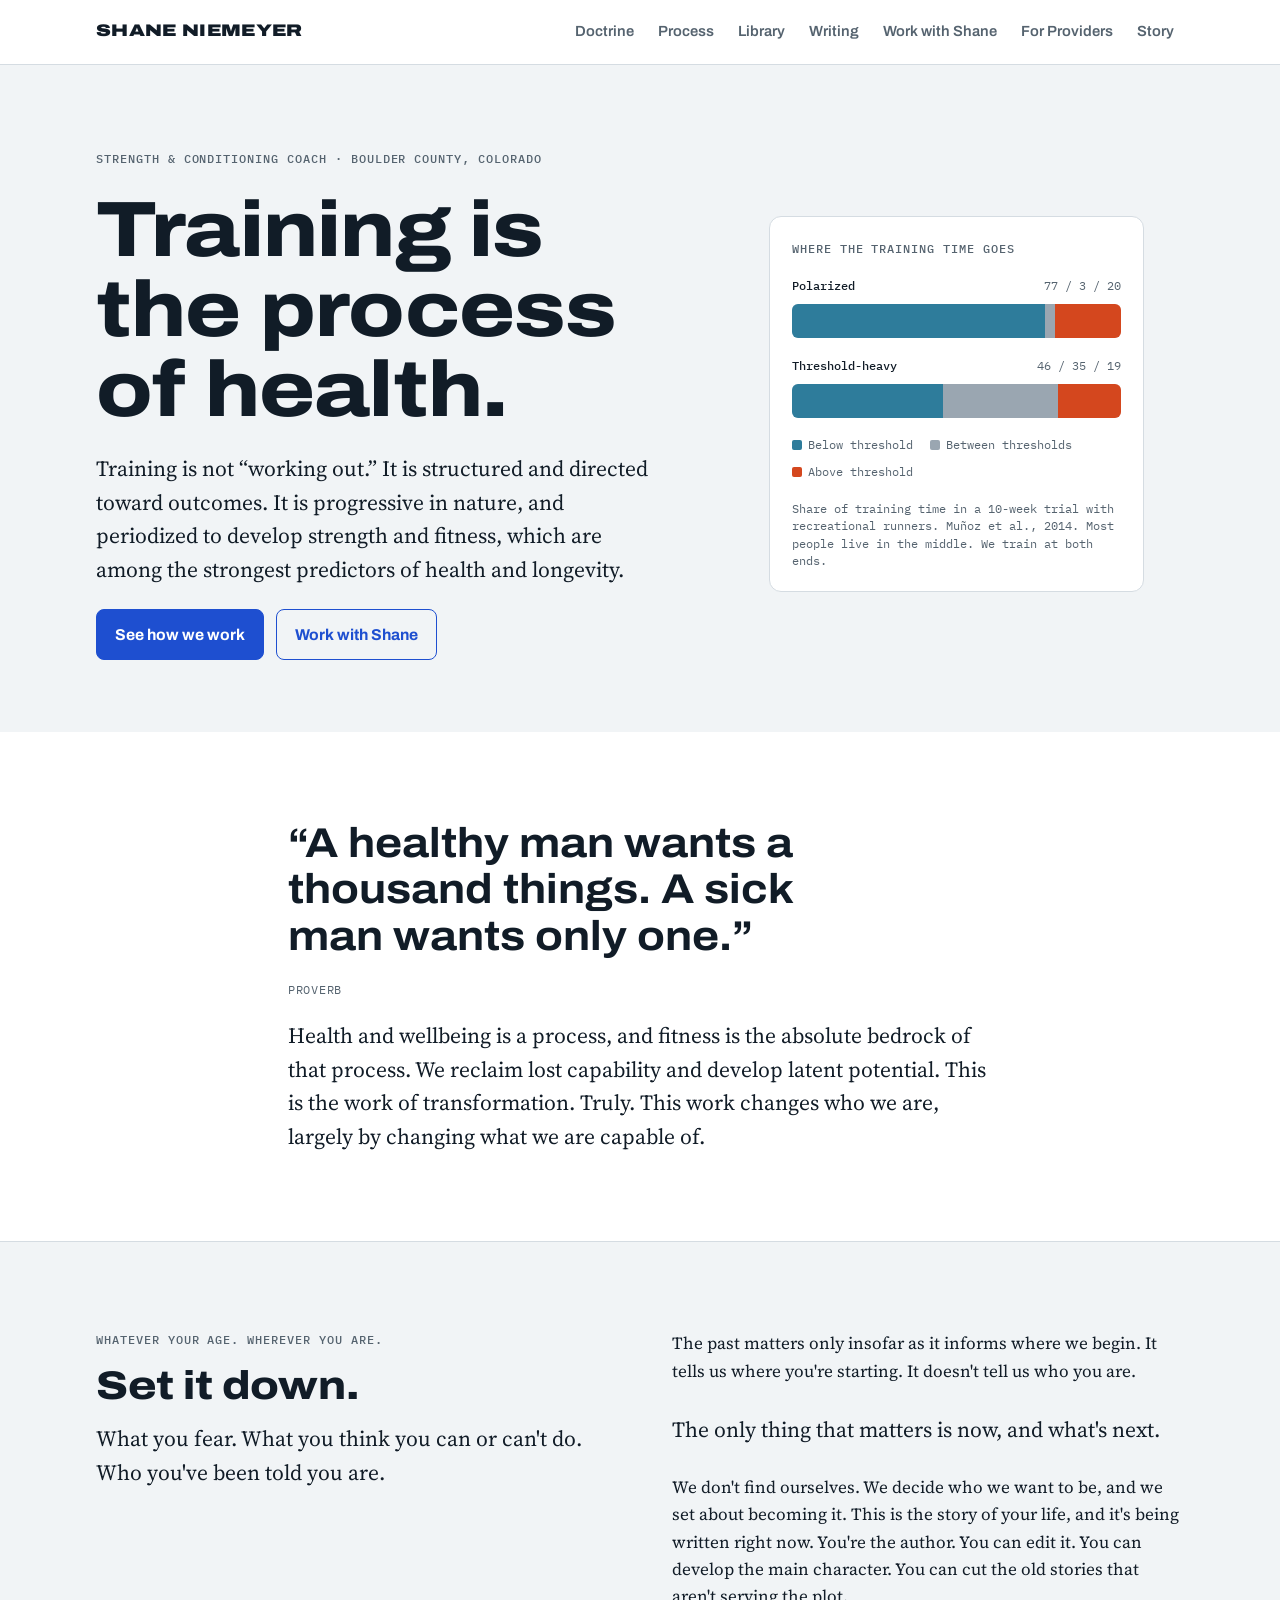
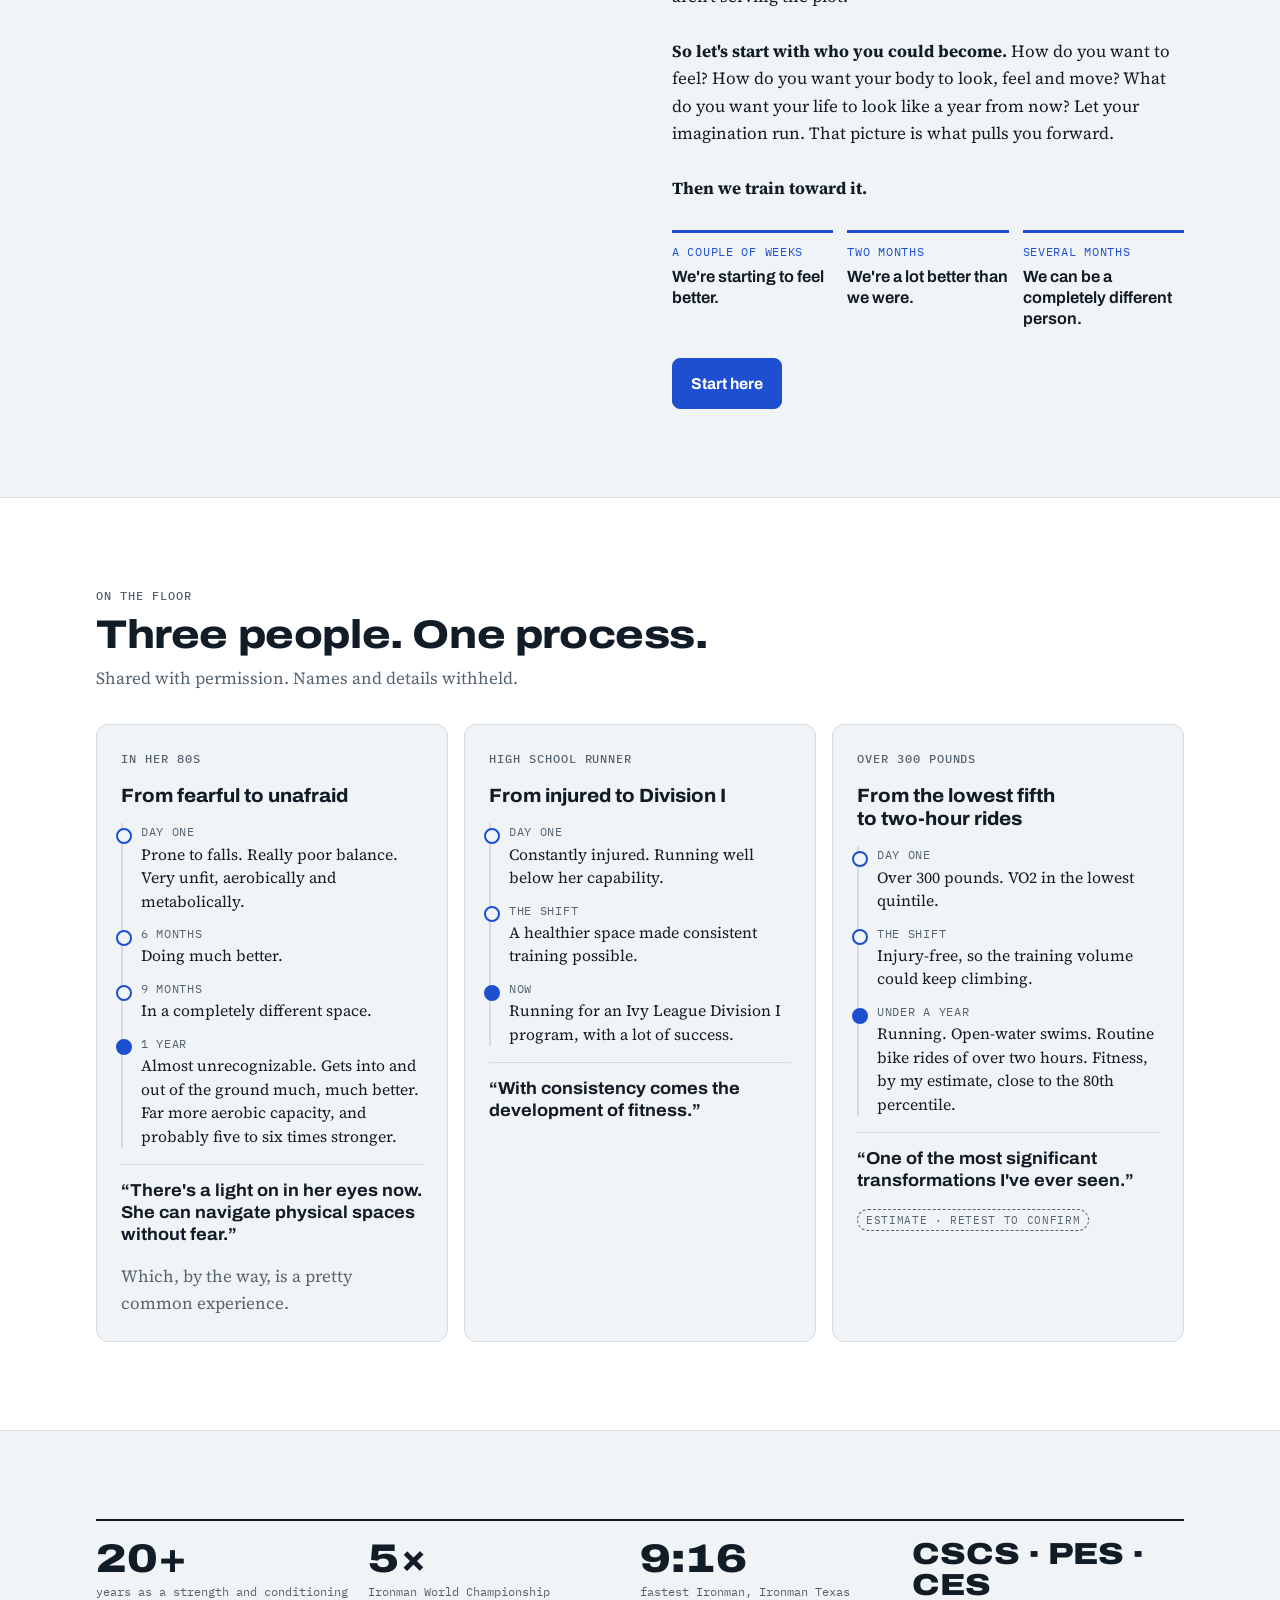
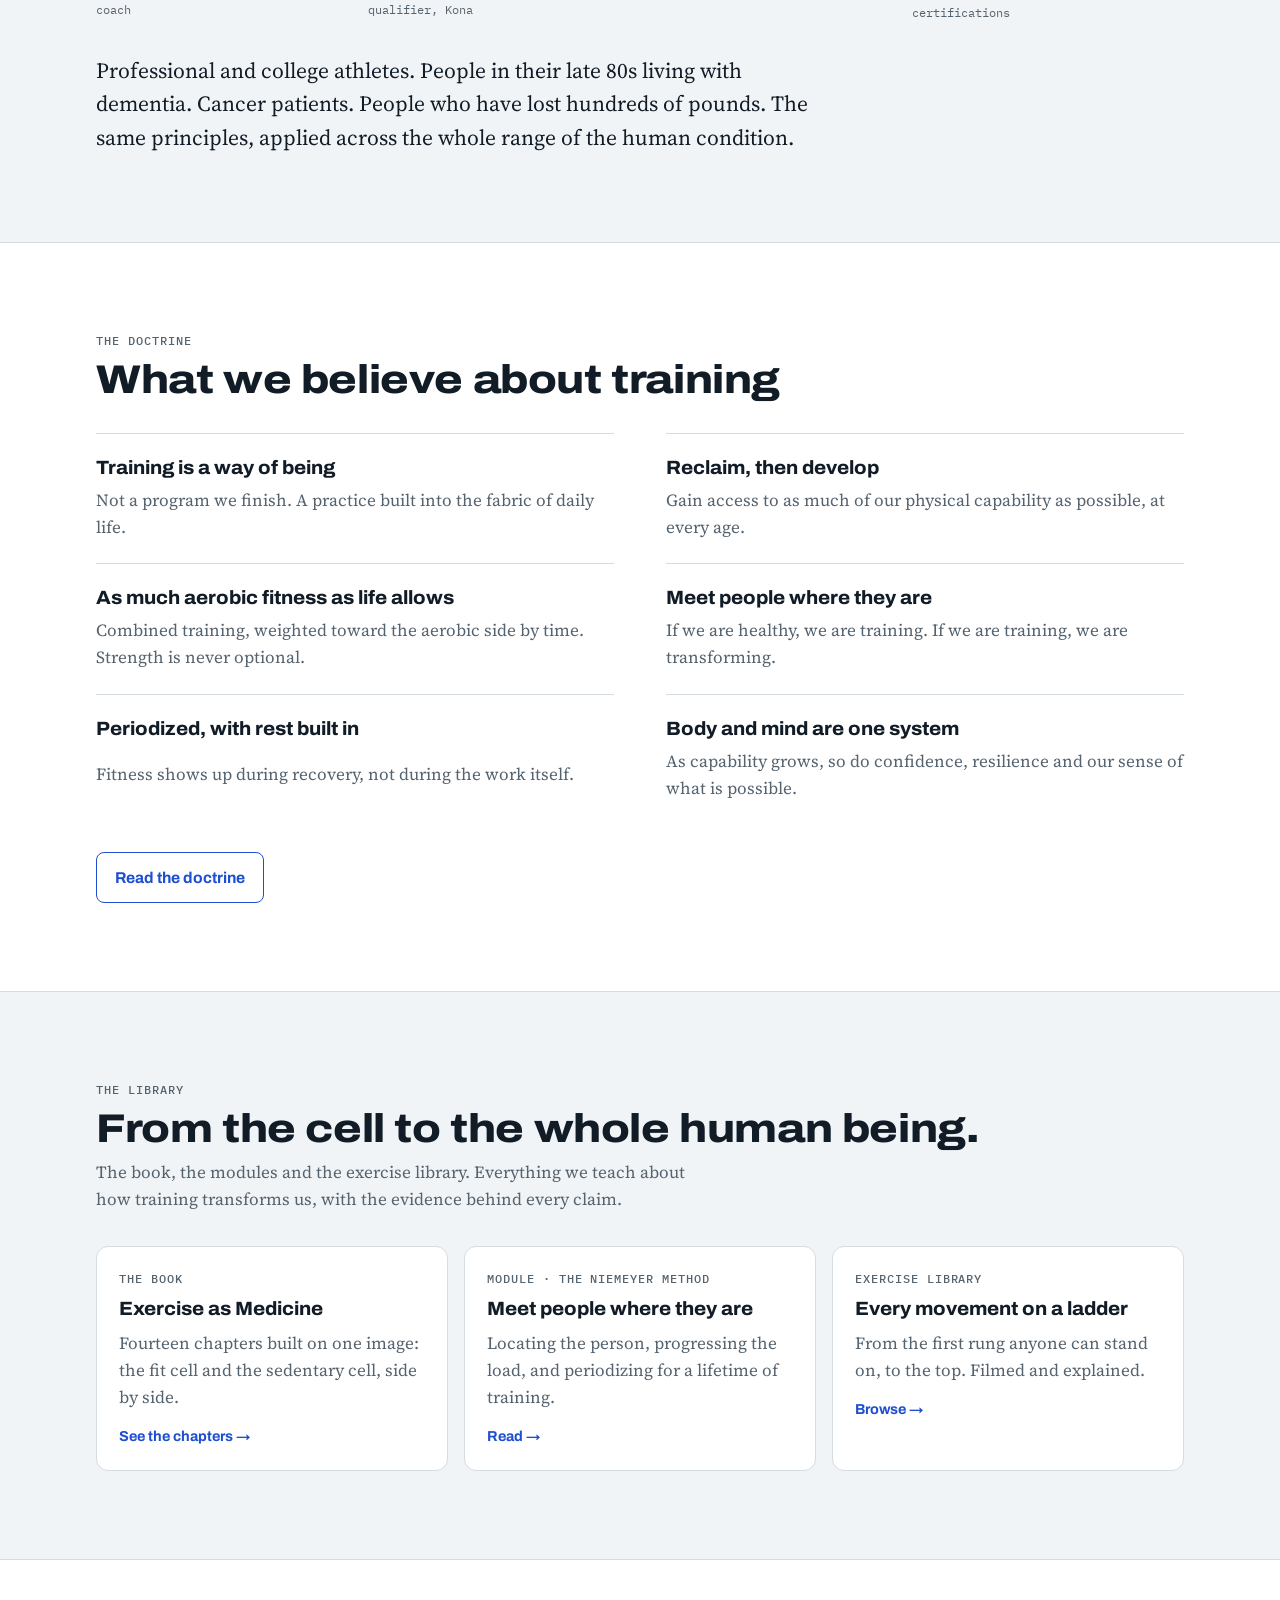
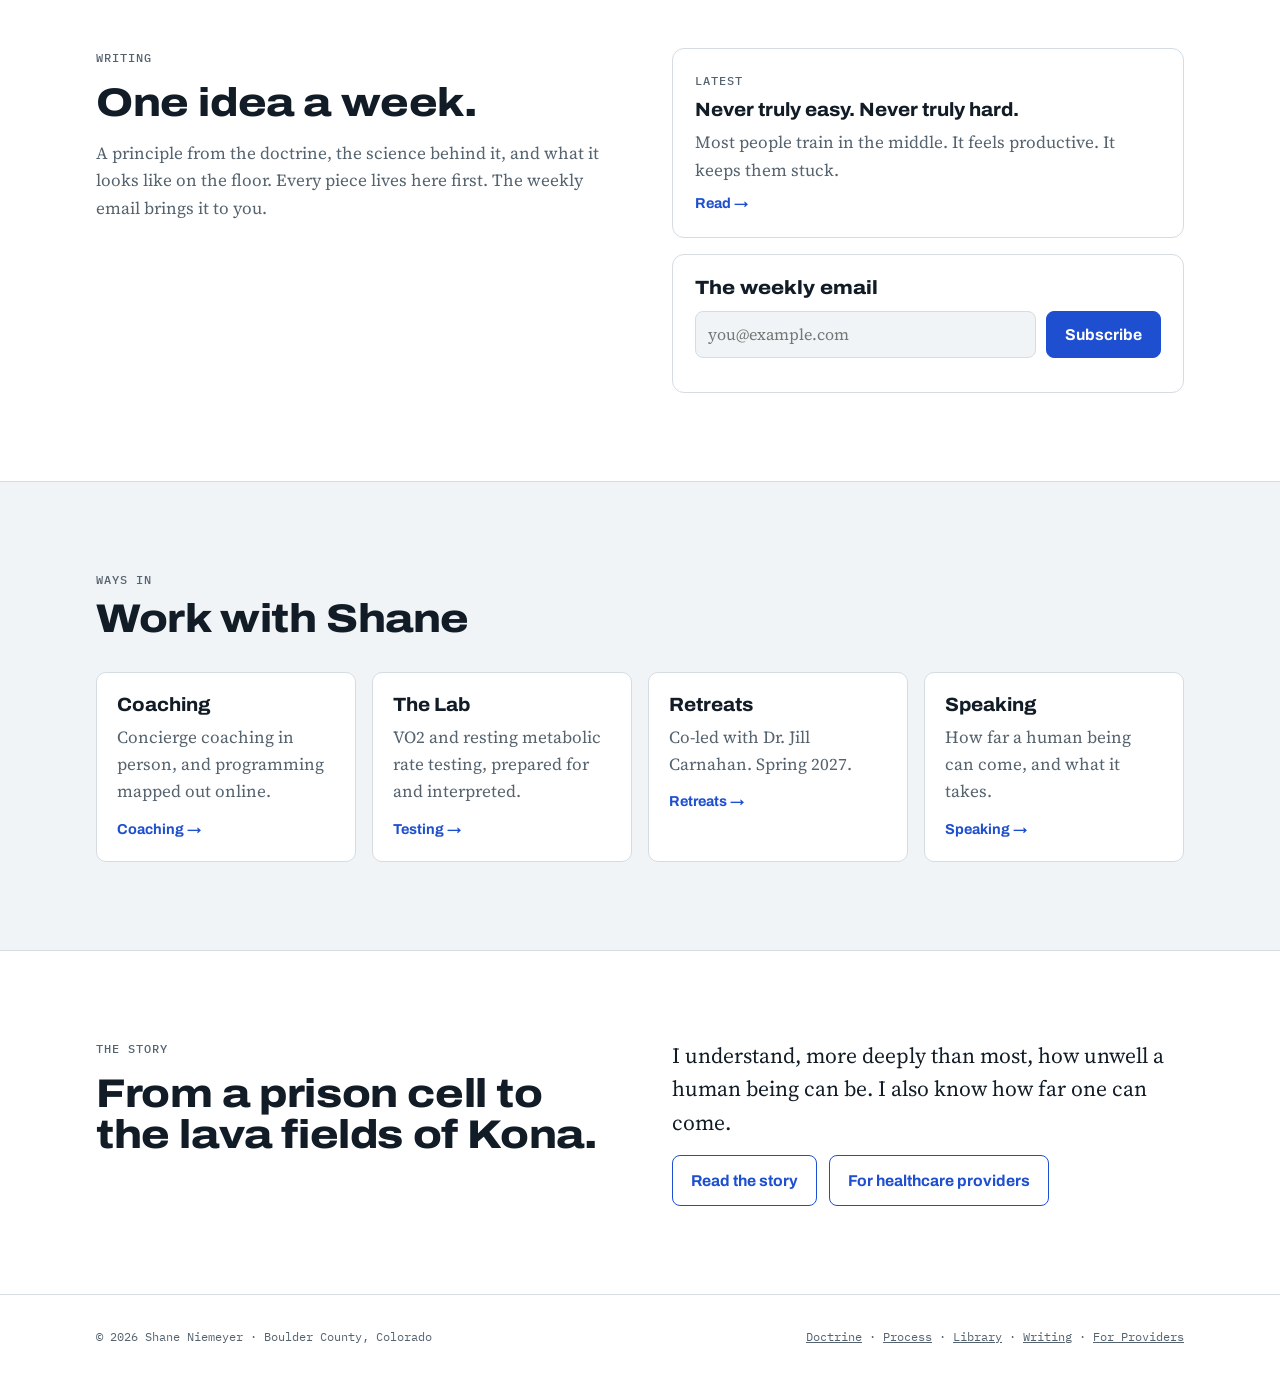
==== index.html @ 8a2166e7 "Homepage: rewrite the 'given up' section in Shane's voice (Set it down / who you could become) Co-Au" ====
<!doctype html><html><head><meta charset=utf8><meta name=viewport content="width=device-width,initial-scale=1,viewport-fit=cover"><style>:root{color-scheme:light;box-sizing:border-box;padding-top:env(safe-area-inset-top,0px);padding-bottom:env(safe-area-inset-bottom,0px)}html{scroll-padding-top:env(safe-area-inset-top,0px)}body{margin:0;padding:0;font:14px -apple-system,BlinkMacSystemFont,sans-serif;background:#fff;color:#000}img{max-width:100%}[hidden]:not([hidden=until-found i]){display:none!important}</style></head><body>
<title>Shane Niemeyer</title>
<meta name="claude:viewport-fit-sides" content="cover">
<link rel="preconnect" href="https://fonts.googleapis.com">
<link rel="preconnect" href="https://fonts.gstatic.com" crossorigin>
<link rel="stylesheet" href="https://fonts.googleapis.com/css2?family=Archivo:wdth,wght@62..125,400..900&family=IBM+Plex+Mono:wght@400;500&family=Source+Serif+4:opsz,wght@8..60,400;8..60,600&display=swap">
<style>
/* Layout: a training-log site. Heavy expanded grotesk for conviction, serif for Shane's voice, mono for the lab's numbers.
   Recurring device: the intensity-distribution bar (below / between / above threshold). */
:root {
  --ground: #F1F4F6;
  --surface: #FFFFFF;
  --ink: #111C27;
  --muted: #55636F;
  --line: #D5DCE2;
  --chip: #E5EBF1;
  --accent: #1E4FD0;
  --accent-ink: #FFFFFF;
  --cool: #2E7C9B;
  --mid: #9AA6B1;
  --hot: #D4471E;
  --display: "Archivo", "Arial Narrow", system-ui, sans-serif;
  --body: "Source Serif 4", Georgia, "Times New Roman", serif;
  --mono: "IBM Plex Mono", ui-monospace, "SFMono-Regular", Menlo, monospace;
}
@media (prefers-color-scheme: dark) {
  :root:not([data-theme="light"]) {
    --ground: #0C1218; --surface: #131B23; --ink: #E6ECF1; --muted: #93A1AD; --line: #27323C; --chip: #1B2631;
    --accent: #7D9DFF; --accent-ink: #0C1218; --cool: #5DB2D0; --mid: #5F6C78; --hot: #FF7B55;
    color-scheme: dark;
  }
}
:root[data-theme="dark"] {
  --ground: #0C1218; --surface: #131B23; --ink: #E6ECF1; --muted: #93A1AD; --line: #27323C; --chip: #1B2631;
  --accent: #7D9DFF; --accent-ink: #0C1218; --cool: #5DB2D0; --mid: #5F6C78; --hot: #FF7B55;
  color-scheme: dark;
}

* { box-sizing: border-box; }
html { scroll-behavior: smooth; }
@media (prefers-reduced-motion: reduce) { html { scroll-behavior: auto; } }
body {
  background: var(--ground);
  color: var(--ink);
  font-family: var(--body);
  font-size: 1.0625rem;
  line-height: 1.6;
}
body::before {
  content: ""; position: fixed; inset: 0 0 auto; height: env(safe-area-inset-top, 0px);
  z-index: 10; background: var(--surface);
}
a { color: var(--accent); }
a:focus-visible, button:focus-visible, input:focus-visible, select:focus-visible, textarea:focus-visible {
  outline: 2px solid var(--accent); outline-offset: 3px;
}
.wrap {
  max-width: 1120px; margin: 0 auto;
  padding-left: max(16px, env(safe-area-inset-left, 0px));
  padding-right: max(16px, env(safe-area-inset-right, 0px));
}
.measure { max-width: 66ch; }

/* type */
h1, h2, h3, .display {
  font-family: var(--display); font-stretch: 115%; font-weight: 800;
  line-height: 1.02; letter-spacing: -0.01em; text-wrap: balance; margin: 0;
}
h1 { font-size: clamp(2.5rem, 6.4vw, 4.9rem); }
h2 { font-size: clamp(1.7rem, 3.4vw, 2.5rem); }
h3 { font-size: 1.2rem; font-stretch: 105%; font-weight: 750; line-height: 1.2; letter-spacing: 0; }
p { margin: 0; }
.lead { font-size: clamp(1.15rem, 1.9vw, 1.35rem); line-height: 1.55; color: var(--ink); }
.muted { color: var(--muted); }
.eyebrow {
  font-family: var(--mono); font-size: 0.75rem; font-weight: 500;
  letter-spacing: 0.08em; text-transform: uppercase; color: var(--muted);
}
.stack { display: grid; gap: 1rem; }
.stack-lg { display: grid; gap: 1.75rem; }

/* preview banner + header */
.preview {
  background: var(--chip); color: var(--muted);
  font-family: var(--mono); font-size: 0.75rem; letter-spacing: 0.02em;
}
.preview .wrap { padding-block: 8px; }
header.site {
  position: sticky; top: env(safe-area-inset-top, 0px); z-index: 9;
  background: var(--surface); border-bottom: 1px solid var(--line);
}
header.site .wrap {
  display: flex; align-items: center; justify-content: space-between; gap: 1rem;
  padding-block: 14px; flex-wrap: wrap;
}
.brand {
  font-family: var(--display); font-stretch: 125%; font-weight: 900; font-size: 1.05rem;
  letter-spacing: 0.02em; text-transform: uppercase; color: var(--ink); text-decoration: none;
}
nav.primary { min-width: 0; overflow-x: auto; }
nav.primary ul { list-style: none; margin: 0; padding: 0; display: flex; gap: 0.25rem; }
nav.primary a {
  display: block; padding: 6px 10px; border-radius: 6px; white-space: nowrap;
  font-family: var(--display); font-weight: 600; font-size: 0.92rem; color: var(--muted); text-decoration: none;
}
nav.primary a:hover { color: var(--ink); background: var(--chip); }
nav.primary a[aria-current="page"] { color: var(--ink); background: var(--chip); }

/* buttons */
.actions { display: flex; flex-wrap: wrap; gap: 0.75rem; }
.btn {
  display: inline-flex; align-items: center; gap: 0.5rem; padding: 12px 18px; border-radius: 8px;
  font-family: var(--display); font-weight: 700; font-size: 0.98rem; text-decoration: none;
  border: 1.5px solid var(--accent); cursor: pointer;
}
.btn.primary { background: var(--accent); color: var(--accent-ink); }
.btn.ghost { background: transparent; color: var(--accent); }
.btn:hover { filter: brightness(1.06); }

/* sections */
.band { padding-block: clamp(48px, 7vw, 88px); }
.band + .band { border-top: 1px solid var(--line); }
.band.surface { background: var(--surface); }
.section-head { display: grid; gap: 0.6rem; margin-bottom: 2rem; }

/* hero */
.hero { padding-block: clamp(40px, 7vw, 84px) clamp(40px, 6vw, 72px); }
.hero .grid { display: grid; grid-template-columns: minmax(0, 1.25fr) minmax(0, 1fr); gap: clamp(28px, 5vw, 64px); align-items: center; }
.hero .copy { display: grid; gap: 1.4rem; min-width: 0; }
@media (max-width: 860px) { .hero .grid { grid-template-columns: 1fr; } }

/* intensity distribution panel */
.dist {
  background: var(--surface); border: 1px solid var(--line); border-radius: 12px;
  padding: 22px; display: grid; gap: 18px; min-width: 0;
}
.dist-row { display: grid; gap: 8px; }
.dist-row .label { display: flex; justify-content: space-between; gap: 1rem; font-family: var(--mono); font-size: 0.78rem; color: var(--muted); }
.dist-row .label strong { color: var(--ink); font-weight: 500; }
.bar { display: flex; height: 34px; border-radius: 6px; overflow: hidden; background: var(--chip); }
.bar span { display: block; height: 100%; }
.bar .b { background: var(--cool); }
.bar .m { background: var(--mid); }
.bar .a { background: var(--hot); }
.key { display: flex; flex-wrap: wrap; gap: 0.5rem 1.1rem; font-family: var(--mono); font-size: 0.74rem; color: var(--muted); }
.key i { display: inline-block; width: 10px; height: 10px; border-radius: 2px; margin-right: 6px; vertical-align: -1px; }
.figure-note { font-family: var(--mono); font-size: 0.72rem; line-height: 1.5; color: var(--muted); }
.tabnum { font-variant-numeric: tabular-nums; }

/* quote */
.quote { display: grid; gap: 1.25rem; max-width: 46rem; }
.quote blockquote {
  margin: 0; font-family: var(--display); font-stretch: 110%; font-weight: 700;
  font-size: clamp(1.6rem, 3.6vw, 2.6rem); line-height: 1.12; text-wrap: balance;
}
.quote cite { font-style: normal; font-family: var(--mono); font-size: 0.78rem; color: var(--muted); letter-spacing: 0.06em; text-transform: uppercase; }

/* record row */
.record { display: grid; grid-template-columns: repeat(4, minmax(0, 1fr)); border-top: 2px solid var(--ink); }
.record > div { padding: 18px 16px 4px 0; display: grid; gap: 4px; align-content: start; }
.record .num { font-family: var(--display); font-stretch: 120%; font-weight: 850; font-size: clamp(1.7rem, 3.4vw, 2.5rem); line-height: 1; font-variant-numeric: tabular-nums; }
.record .what { font-family: var(--mono); font-size: 0.76rem; color: var(--muted); line-height: 1.45; }
@media (max-width: 720px) { .record { grid-template-columns: repeat(2, minmax(0, 1fr)); row-gap: 8px; } }

/* principle list */
.principles { display: grid; grid-template-columns: repeat(2, minmax(0, 1fr)); gap: 0 clamp(24px, 4vw, 56px); }
.principles article { padding-block: 22px; border-top: 1px solid var(--line); display: grid; gap: 0.5rem; min-width: 0; }
@media (max-width: 760px) { .principles { grid-template-columns: 1fr; } }

/* ways in */
.ways { display: grid; grid-template-columns: repeat(4, minmax(0, 1fr)); gap: 16px; }
.ways a {
  display: grid; gap: 0.5rem; align-content: start; padding: 20px; border-radius: 10px;
  background: var(--surface); border: 1px solid var(--line); color: var(--ink); text-decoration: none; min-width: 0;
}
.ways a:hover { border-color: var(--accent); }
.ways .go { font-family: var(--display); font-weight: 700; font-size: 0.9rem; color: var(--accent); margin-top: 0.25rem; }
@media (max-width: 900px) { .ways { grid-template-columns: repeat(2, minmax(0, 1fr)); } }
@media (max-width: 480px) { .ways { grid-template-columns: 1fr; } }

/* split rows */
.split { display: grid; grid-template-columns: minmax(0, 1fr) minmax(0, 1fr); gap: clamp(24px, 5vw, 64px); align-items: start; }
@media (max-width: 820px) { .split { grid-template-columns: 1fr; } }

/* page header for inner views */
.page-head { padding-block: clamp(40px, 6vw, 72px) clamp(28px, 4vw, 44px); border-bottom: 1px solid var(--line); }
.page-head .wrap { display: grid; gap: 1rem; }

/* process timeline */
.timeline { display: grid; gap: 0; }
.step { display: grid; grid-template-columns: 11rem minmax(0, 1fr); gap: clamp(16px, 4vw, 48px); padding-block: 34px; border-top: 1px solid var(--line); }
.step .when { font-family: var(--mono); font-size: 0.78rem; letter-spacing: 0.06em; text-transform: uppercase; color: var(--accent); padding-top: 6px; }
.step .body { display: grid; gap: 0.9rem; min-width: 0; }
.step ul { margin: 0; padding-left: 1.2rem; display: grid; gap: 0.25rem; }
@media (max-width: 720px) { .step { grid-template-columns: 1fr; gap: 10px; } }
.pull {
  font-family: var(--display); font-stretch: 110%; font-weight: 750; font-size: 1.3rem; line-height: 1.25;
  padding-left: 16px; border-left: 3px solid var(--accent);
}
.weekly { display: grid; grid-template-columns: repeat(3, minmax(0, 1fr)); gap: 12px; }
.weekly div { background: var(--surface); border: 1px solid var(--line); border-radius: 8px; padding: 14px; display: grid; gap: 4px; }
.weekly .v { font-family: var(--display); font-stretch: 115%; font-weight: 800; font-size: 1.35rem; line-height: 1.1; }
.weekly .k { font-family: var(--mono); font-size: 0.74rem; color: var(--muted); line-height: 1.4; }
@media (max-width: 560px) { .weekly { grid-template-columns: 1fr; } }

/* evidence */
.claims { display: grid; gap: 0; }
.claim { display: grid; grid-template-columns: 9.5rem minmax(0, 1fr); gap: clamp(16px, 4vw, 40px); padding-block: 26px; border-top: 1px solid var(--line); }
.claim .figure { font-family: var(--display); font-stretch: 120%; font-weight: 850; font-size: clamp(2rem, 4vw, 2.8rem); line-height: 1; font-variant-numeric: tabular-nums; }
.claim .text { display: grid; gap: 0.5rem; min-width: 0; }
.cite-line { font-family: var(--mono); font-size: 0.75rem; color: var(--muted); line-height: 1.5; }
.tag {
  display: inline-block; font-family: var(--mono); font-size: 0.68rem; letter-spacing: 0.06em; text-transform: uppercase;
  padding: 2px 8px; border-radius: 999px; background: var(--chip); color: var(--ink); margin-right: 6px; vertical-align: 1px;
}
.tag.draft { background: transparent; border: 1px dashed var(--muted); color: var(--muted); }
@media (max-width: 640px) { .claim { grid-template-columns: 1fr; gap: 8px; } }
.chapters { list-style: none; padding: 0; margin: 0; display: grid; grid-template-columns: repeat(2, minmax(0, 1fr)); gap: 0 40px; }
.chapters li { display: flex; justify-content: space-between; gap: 1rem; padding-block: 12px; border-top: 1px solid var(--line); font-family: var(--display); font-weight: 600; min-width: 0; }
.chapters li span:last-child { font-family: var(--mono); font-weight: 400; font-size: 0.74rem; color: var(--muted); white-space: nowrap; padding-top: 3px; }
@media (max-width: 680px) { .chapters { grid-template-columns: 1fr; } }

/* offers */
.offers { display: grid; grid-template-columns: repeat(2, minmax(0, 1fr)); gap: 16px; }
.offer { background: var(--surface); border: 1px solid var(--line); border-radius: 12px; padding: 24px; display: grid; gap: 0.75rem; align-content: start; min-width: 0; }
.offer ul { margin: 0; padding-left: 1.2rem; display: grid; gap: 0.2rem; }
@media (max-width: 760px) { .offers { grid-template-columns: 1fr; } }

/* form */
form.contact { display: grid; gap: 14px; background: var(--surface); border: 1px solid var(--line); border-radius: 12px; padding: 24px; }
.field { display: grid; gap: 6px; }
.field label { font-family: var(--display); font-weight: 650; font-size: 0.92rem; }
.field input, .field select, .field textarea {
  font: inherit; font-size: 1rem; color: var(--ink); background: var(--ground);
  border: 1px solid var(--line); border-radius: 8px; padding: 10px 12px; width: 100%;
}
.field textarea { min-height: 7rem; resize: vertical; }
.two { display: grid; grid-template-columns: minmax(0, 1fr) minmax(0, 1fr); gap: 14px; }
@media (max-width: 560px) { .two { grid-template-columns: 1fr; } }
.form-status { font-family: var(--mono); font-size: 0.8rem; color: var(--muted); }

/* providers */
.checklist { list-style: none; margin: 0; padding: 0; display: grid; gap: 0; }
.checklist li { padding-block: 14px; border-top: 1px solid var(--line); display: grid; gap: 4px; }
.checklist li strong { font-family: var(--display); font-weight: 700; }

/* start-here ramp */
.ramp { display: grid; grid-template-columns: repeat(3, minmax(0, 1fr)); gap: 14px; }
.ramp div { border-top: 3px solid var(--accent); padding-top: 10px; display: grid; gap: 4px; align-content: start; }
.ramp .t { font-family: var(--mono); font-size: 0.74rem; letter-spacing: 0.06em; text-transform: uppercase; color: var(--accent); }
.ramp p { font-family: var(--display); font-weight: 650; font-size: 1.02rem; line-height: 1.3; }
@media (max-width: 560px) { .ramp { grid-template-columns: 1fr; } }

/* client stories */
.stories { display: grid; grid-template-columns: repeat(3, minmax(0, 1fr)); gap: 16px; }
.story-card { background: var(--ground); border: 1px solid var(--line); border-radius: 12px; padding: 24px; display: grid; gap: 1rem; align-content: start; min-width: 0; }
.arc { list-style: none; margin: 0; padding: 0 0 0 18px; display: grid; gap: 12px; border-left: 2px solid var(--line); }
.arc li { position: relative; display: grid; gap: 2px; font-size: 0.98rem; line-height: 1.5; }
.arc li::before { content: ""; position: absolute; left: -25px; top: 0.3em; width: 12px; height: 12px; border-radius: 50%; background: var(--ground); border: 2px solid var(--accent); }
.arc li:last-child::before { background: var(--accent); }
.arc .t { font-family: var(--mono); font-size: 0.72rem; letter-spacing: 0.06em; text-transform: uppercase; color: var(--muted); }
.said { font-family: var(--display); font-stretch: 105%; font-weight: 700; font-size: 1.08rem; line-height: 1.3; padding-top: 0.9rem; border-top: 1px solid var(--line); }
@media (max-width: 920px) { .stories { grid-template-columns: 1fr; } }

/* writing */
.split-wide { display: grid; grid-template-columns: minmax(0, 2fr) minmax(0, 1fr); gap: clamp(24px, 5vw, 56px); align-items: start; }
.split-wide aside { position: sticky; top: calc(env(safe-area-inset-top, 0px) + 84px); }
@media (max-width: 860px) { .split-wide { grid-template-columns: 1fr; } .split-wide aside { position: static; } }
.posts { list-style: none; margin: 0; padding: 0; display: grid; }
.posts li { border-top: 1px solid var(--line); }
.post-item { display: grid; grid-template-columns: 8.5rem minmax(0, 1fr) auto; gap: 8px 28px; padding-block: 22px; color: var(--ink); text-decoration: none; align-items: baseline; }
a.post-item:hover h3 { color: var(--accent); }
.post-item .meta { font-family: var(--mono); font-size: 0.72rem; letter-spacing: 0.06em; text-transform: uppercase; color: var(--muted); }
.post-item .text { display: grid; gap: 4px; min-width: 0; }
.post-item .state { font-family: var(--mono); font-size: 0.74rem; color: var(--muted); white-space: nowrap; }
.post-item.upcoming h3 { color: var(--muted); }
@media (max-width: 680px) { .post-item { grid-template-columns: 1fr; gap: 6px; } }
.latest { display: grid; gap: 0.5rem; padding: 22px; border-radius: 12px; background: var(--surface); border: 1px solid var(--line); color: var(--ink); text-decoration: none; }
.latest:hover { border-color: var(--accent); }
.latest .go { font-family: var(--display); font-weight: 700; font-size: 0.9rem; color: var(--accent); }
.subscribe { background: var(--surface); border: 1px solid var(--line); border-radius: 12px; padding: 22px; display: grid; gap: 12px; }
.sub-title { font-family: var(--display); font-stretch: 110%; font-weight: 800; font-size: 1.2rem; line-height: 1.15; }
.sub-row { display: flex; flex-wrap: wrap; gap: 10px; }
.sub-row input { flex: 1 1 13rem; min-width: 0; font: inherit; font-size: 1rem; color: var(--ink); background: var(--ground); border: 1px solid var(--line); border-radius: 8px; padding: 10px 12px; }
.sr { position: absolute; width: 1px; height: 1px; overflow: hidden; clip: rect(0 0 0 0); white-space: nowrap; }

/* article */
.wrap.narrow { max-width: 760px; }
.back { font-family: var(--display); font-weight: 650; font-size: 0.92rem; text-decoration: none; }
.post-body { display: grid; gap: 1.15rem; font-size: 1.12rem; line-height: 1.7; }
.post-body h2 { font-size: clamp(1.4rem, 2.6vw, 1.85rem); margin-top: 1.4rem; }
.post-body ul { margin: 0; padding-left: 1.3rem; display: grid; gap: 0.4rem; }
.post-body .pull { font-size: 1.4rem; }
.sources { display: grid; gap: 6px; padding-top: 1.25rem; margin-top: 1rem; border-top: 1px solid var(--line); }
.sources p { font-family: var(--mono); font-size: 0.76rem; line-height: 1.55; color: var(--muted); }

/* ---------- library ---------- */
.shelf { display: grid; grid-template-columns: repeat(3, minmax(0, 1fr)); gap: 16px; }
.shelf > a, .shelf > .card {
  display: grid; gap: 0.6rem; align-content: start; padding: 22px; border-radius: 12px;
  background: var(--surface); border: 1px solid var(--line); color: var(--ink); text-decoration: none; min-width: 0;
}
.band.surface .shelf > a, .band.surface .shelf > .card { background: var(--ground); }
.shelf > a:hover { border-color: var(--accent); }
.shelf .go { font-family: var(--display); font-weight: 700; font-size: 0.9rem; color: var(--accent); margin-top: 0.25rem; }
@media (max-width: 900px) { .shelf { grid-template-columns: 1fr; } }

.figure-box { margin: 0; background: var(--surface); border: 1px solid var(--line); border-radius: 12px; padding: 20px; display: grid; gap: 12px; min-width: 0; }
.band.surface .figure-box { background: var(--ground); }
.figure-box svg { width: 100%; height: auto; display: block; }

/* two cities illustration */
.c-cell { fill: var(--surface); stroke: var(--mid); stroke-width: 1.5; }
.band.surface .c-cell { fill: var(--surface); }
.c-nuc { fill: var(--chip); stroke: var(--mid); stroke-width: 1; }
.c-mito { fill: var(--hot); }
.c-ribo { fill: var(--ink); opacity: 0.5; }
.c-cap { fill: none; stroke: var(--cool); stroke-width: 4; stroke-linecap: round; }
.c-label { fill: var(--ink); font-family: var(--display); font-weight: 750; font-size: 16px; }
.c-key { fill: var(--muted); font-family: var(--mono); font-size: 11px; }

/* book parts */
.parts { display: grid; }
.part { display: grid; grid-template-columns: 14rem minmax(0, 1fr); gap: clamp(16px, 4vw, 48px); padding-block: 28px; border-top: 1px solid var(--line); }
.part-name { display: grid; gap: 6px; align-content: start; }
.part-name .n { font-family: var(--mono); font-size: 0.74rem; letter-spacing: 0.06em; text-transform: uppercase; color: var(--accent); }
.part-name h3 { font-size: 1.2rem; }
.ch-list { list-style: none; margin: 0; padding: 0; display: grid; }
.ch { display: grid; grid-template-columns: 2.6rem minmax(0, 1fr) auto; gap: 4px 16px; padding-block: 14px; border-top: 1px dashed var(--line); align-items: baseline; }
.ch:first-child { border-top: 0; padding-top: 2px; }
.ch .num { font-family: var(--display); font-stretch: 120%; font-weight: 850; font-size: 1.35rem; line-height: 1; font-variant-numeric: tabular-nums; color: var(--muted); }
.ch .t { display: grid; gap: 3px; min-width: 0; }
.ch .t strong { font-family: var(--display); font-weight: 750; font-size: 1.08rem; line-height: 1.25; }
.ch .t span { color: var(--muted); font-size: 0.98rem; line-height: 1.45; }
.ch .s { font-family: var(--mono); font-size: 0.72rem; color: var(--muted); white-space: nowrap; }
.ch a.s { color: var(--accent); font-weight: 500; }
@media (max-width: 720px) {
  .part { grid-template-columns: 1fr; gap: 12px; }
  .ch { grid-template-columns: 2.2rem minmax(0, 1fr); }
  .ch .s { grid-column: 2; }
}

/* ---------- module (long read) ---------- */
.module-meta { display: flex; flex-wrap: wrap; gap: 0.4rem 1.4rem; font-family: var(--mono); font-size: 0.76rem; color: var(--muted); }
.module .post-body { min-width: 0; }
.module .post-body h2 { scroll-margin-top: 90px; }
.post-body a.c { color: var(--accent); text-decoration-thickness: 1px; text-underline-offset: 2px; white-space: nowrap; }
.post-body ol { margin: 0; padding-left: 1.4rem; display: grid; gap: 0.5rem; }
.toc { display: grid; gap: 14px; align-content: start; }
.toc-box { background: var(--surface); border: 1px solid var(--line); border-radius: 12px; padding: 20px; display: grid; gap: 10px; }
.toc-box ol { margin: 0; padding-left: 1.3rem; display: grid; gap: 0.45rem; font-family: var(--display); font-weight: 600; font-size: 0.94rem; line-height: 1.3; }
.toc-box ol a { color: var(--ink); text-decoration: none; }
.toc-box ol a:hover { color: var(--accent); }
.formats { list-style: none; margin: 0; padding: 0; display: grid; }
.formats li { display: flex; justify-content: space-between; gap: 1rem; padding-block: 9px; border-top: 1px solid var(--line); font-family: var(--display); font-weight: 600; font-size: 0.92rem; }
.formats li:first-child { border-top: 0; padding-top: 0; }
.formats li span:last-child { font-family: var(--mono); font-weight: 400; font-size: 0.72rem; color: var(--muted); padding-top: 2px; }
.formats li.on span:last-child { color: var(--accent); }
@media (max-width: 860px) { .toc .toc-box.contents { display: none; } }

/* method loop */
.l-box { fill: none; stroke: var(--mid); stroke-width: 1.25; }
.l-box.main { fill: var(--chip); stroke: var(--accent); stroke-width: 2; }
.l-edge { fill: none; stroke: var(--mid); stroke-width: 1.25; }
.l-head { fill: var(--mid); }
.l-t { fill: var(--ink); font-family: var(--display); font-weight: 750; font-size: 15px; }
.l-s { fill: var(--muted); font-family: var(--mono); font-size: 11px; }
.post-body .loop-list { display: none; margin: 0; padding-left: 1.3rem; }
.loop-list li { font-size: 1rem; }
@media (max-width: 600px) { .loop svg { display: none; } .post-body .loop-list { display: grid; gap: 0.4rem; } }

/* tissue clock */
.trow { display: grid; grid-template-columns: 11.5rem minmax(0, 1fr) 8rem; gap: 10px 14px; align-items: center; }
.trow .tl { font-family: var(--display); font-weight: 650; font-size: 0.95rem; line-height: 1.25; }
.trow .tv { font-family: var(--mono); font-size: 0.76rem; color: var(--muted); }
.tbar { height: 22px; border-radius: 5px; background: var(--chip); overflow: hidden; }
.tbar span { display: block; height: 100%; border-radius: 5px; }
@media (max-width: 600px) { .trow { grid-template-columns: 1fr auto; } .trow .tbar { grid-column: 1 / -1; grid-row: 2; } }

.next-card { display: grid; gap: 0.4rem; padding: 22px; border-radius: 12px; background: var(--surface); border: 1px solid var(--line); color: var(--ink); text-decoration: none; }
.next-card:hover { border-color: var(--accent); }
.next-card .go { font-family: var(--display); font-weight: 700; font-size: 0.9rem; color: var(--accent); }

/* ---------- exercise library ---------- */
.chips { display: flex; flex-wrap: wrap; gap: 8px; }
.chips button {
  font-family: var(--display); font-weight: 650; font-size: 0.9rem; color: var(--muted);
  background: var(--surface); border: 1px solid var(--line); border-radius: 999px; padding: 7px 14px; cursor: pointer;
}
.chips button:hover { color: var(--ink); border-color: var(--mid); }
.chips button[aria-pressed="true"] { background: var(--ink); color: var(--surface); border-color: var(--ink); }
.ladders { display: grid; grid-template-columns: repeat(3, minmax(0, 1fr)); gap: 16px; }
.ladder { background: var(--surface); border: 1px solid var(--line); border-radius: 12px; padding: 20px; display: grid; gap: 14px; align-content: start; min-width: 0; }
.ladder[hidden] { display: none; }
.ladder header { display: flex; justify-content: space-between; align-items: baseline; gap: 1rem; }
.rungs { list-style: none; margin: 0; padding: 0; display: grid; gap: 6px; counter-reset: rung; }
.rungs li {
  counter-increment: rung; display: grid; grid-template-columns: 1.6rem minmax(0, 1fr); gap: 10px; align-items: center;
  padding: 9px 10px; border-radius: 8px; background: var(--ground); font-family: var(--display); font-weight: 600; font-size: 0.95rem; line-height: 1.25;
}
.rungs li::before {
  content: counter(rung); display: grid; place-items: center; width: 1.6rem; height: 1.6rem; border-radius: 50%;
  font-family: var(--mono); font-size: 0.72rem; font-weight: 500; color: var(--accent); border: 1.5px solid var(--accent);
}
.feature .rungs li, .band:not(.surface) > .wrap > .ladder .rungs li { background: var(--surface); border: 1px solid var(--line); }
.rungs li:last-child::before { background: var(--accent); color: var(--accent-ink); }
@media (max-width: 960px) { .ladders { grid-template-columns: repeat(2, minmax(0, 1fr)); } }
@media (max-width: 600px) { .ladders { grid-template-columns: 1fr; } }

.feature { display: grid; grid-template-columns: minmax(0, 1.1fr) minmax(0, 1fr); gap: clamp(20px, 4vw, 48px); align-items: start; }
@media (max-width: 860px) { .feature { grid-template-columns: 1fr; } }
.video {
  aspect-ratio: 16 / 9; border-radius: 12px; background: var(--ink); color: var(--surface);
  display: grid; place-items: center; align-content: center; gap: 10px; text-align: center; padding: 16px;
}
.video .play { width: 56px; height: 56px; border-radius: 50%; border: 2px solid currentColor; display: grid; place-items: center; opacity: 0.85; }
.video .play::after { content: ""; border-left: 16px solid currentColor; border-top: 10px solid transparent; border-bottom: 10px solid transparent; margin-left: 4px; }
.video span { font-family: var(--mono); font-size: 0.76rem; letter-spacing: 0.06em; text-transform: uppercase; opacity: 0.8; }
.note-box { border: 1px dashed var(--mid); border-radius: 10px; padding: 14px 16px; display: grid; gap: 4px; }

/* footer */
footer.site { background: var(--surface); border-top: 1px solid var(--line); }
footer.site .wrap { padding-block: 32px; display: flex; flex-wrap: wrap; justify-content: space-between; gap: 1rem; font-family: var(--mono); font-size: 0.78rem; color: var(--muted); }
footer.site a { color: var(--muted); }
</style>


<header class="site">
  <div class="wrap">
    <a class="brand" href="#home">Shane Niemeyer</a>
    <nav class="primary" aria-label="Main">
      <ul>
        <li><a href="#doctrine" data-nav="doctrine">Doctrine</a></li>
        <li><a href="#process" data-nav="process">Process</a></li>
        <li><a href="#library" data-nav="library">Library</a></li>
        <li><a href="#writing" data-nav="writing">Writing</a></li>
        <li><a href="#work" data-nav="work">Work with Shane</a></li>
        <li><a href="#providers" data-nav="providers">For Providers</a></li>
        <li><a href="#story" data-nav="story">Story</a></li>
      </ul>
    </nav>
  </div>
</header>

<main>

<!-- ================= HOME ================= -->
<div class="view" data-view="home">
  <section class="hero">
    <div class="wrap grid">
      <div class="copy">
        <p class="eyebrow">Strength &amp; conditioning coach · Boulder County, Colorado</p>
        <h1>Training is the process of health.</h1>
        <p class="lead measure">Training is not “working out.” It is structured and directed toward outcomes. It is progressive in nature, and periodized to develop strength and fitness, which are among the strongest predictors of health and longevity.</p>
        <div class="actions">
          <a class="btn primary" href="#process">See how we work</a>
          <a class="btn ghost" href="#work">Work with Shane</a>
        </div>
      </div>
      <figure class="dist" aria-label="Intensity distribution: polarized versus threshold-heavy training">
        <p class="eyebrow">Where the training time goes</p>
        <div class="dist-row">
          <div class="label"><strong>Polarized</strong><span class="tabnum">77 / 3 / 20</span></div>
          <div class="bar" role="img" aria-label="77 percent below threshold, 3 percent between thresholds, 20 percent above threshold">
            <span class="b" style="width:77%"></span><span class="m" style="width:3%"></span><span class="a" style="width:20%"></span>
          </div>
        </div>
        <div class="dist-row">
          <div class="label"><strong>Threshold-heavy</strong><span class="tabnum">46 / 35 / 19</span></div>
          <div class="bar" role="img" aria-label="46 percent below threshold, 35 percent between thresholds, 19 percent above threshold">
            <span class="b" style="width:46%"></span><span class="m" style="width:35%"></span><span class="a" style="width:19%"></span>
          </div>
        </div>
        <div class="key">
          <span><i style="background:var(--cool)"></i>Below threshold</span>
          <span><i style="background:var(--mid)"></i>Between thresholds</span>
          <span><i style="background:var(--hot)"></i>Above threshold</span>
        </div>
        <figcaption class="figure-note">Share of training time in a 10-week trial with recreational runners. Muñoz et al., 2014. Most people live in the middle. We train at both ends.</figcaption>
      </figure>
    </div>
  </section>

  <section class="band surface">
    <div class="wrap quote">
      <blockquote>“A healthy man wants a thousand things. A sick man wants only one.”</blockquote>
      <cite>Proverb</cite>
      <p class="lead measure">Health and wellbeing is a process, and fitness is the absolute bedrock of that process. We reclaim lost capability and develop latent potential. This is the work of transformation. Truly. This work changes who we are, largely by changing what we are capable of.</p>
    </div>
  </section>

  <section class="band">
    <div class="wrap split">
      <div class="stack">
        <p class="eyebrow">Whatever your age. Wherever you are.</p>
        <h2>Set it down.</h2>
        <p class="lead">What you fear. What you think you can or can't do. Who you've been told you are.</p>
      </div>
      <div class="stack-lg">
        <p class="measure">The past matters only insofar as it informs where we begin. It tells us where you're starting. It doesn't tell us who you are.</p>
        <p class="lead">The only thing that matters is now, and what's next.</p>
        <p class="measure">We don't find ourselves. We decide who we want to be, and we set about becoming it. This is the story of your life, and it's being written right now. You're the author. You can edit it. You can develop the main character. You can cut the old stories that aren't serving the plot.</p>
        <p class="measure"><strong>So let's start with who you could become.</strong> How do you want to feel? How do you want your body to look, feel and move? What do you want your life to look like a year from now? Let your imagination run. That picture is what pulls you forward.</p>
        <p class="measure"><strong>Then we train toward it.</strong></p>
        <div class="ramp">
          <div><span class="t">A couple of weeks</span><p>We're starting to feel better.</p></div>
          <div><span class="t">Two months</span><p>We're a lot better than we were.</p></div>
          <div><span class="t">Several months</span><p>We can be a completely different person.</p></div>
        </div>
        <div class="actions"><a class="btn primary" href="#work">Start here</a></div>
      </div>
    </div>
  </section>

  <section class="band surface">
    <div class="wrap">
      <div class="section-head">
        <p class="eyebrow">On the floor</p>
        <h2>Three people. One process.</h2>
        <p class="muted measure">Shared with permission. Names and details withheld.</p>
      </div>
      <div class="stories">
        <article class="story-card">
          <p class="eyebrow">In her 80s</p>
          <h3>From fearful to unafraid</h3>
          <ol class="arc">
            <li><span class="t">Day one</span>Prone to falls. Really poor balance. Very unfit, aerobically and metabolically.</li>
            <li><span class="t">6 months</span>Doing much better.</li>
            <li><span class="t">9 months</span>In a completely different space.</li>
            <li><span class="t">1 year</span>Almost unrecognizable. Gets into and out of the ground much, much better. Far more aerobic capacity, and probably five to six times stronger.</li>
          </ol>
          <p class="said">“There's a light on in her eyes now. She can navigate physical spaces without fear.”</p>
          <p class="muted">Which, by the way, is a pretty common experience.</p>
        </article>
        <article class="story-card">
          <p class="eyebrow">High school runner</p>
          <h3>From injured to Division I</h3>
          <ol class="arc">
            <li><span class="t">Day one</span>Constantly injured. Running well below her capability.</li>
            <li><span class="t">The shift</span>A healthier space made consistent training possible.</li>
            <li><span class="t">Now</span>Running for an Ivy League Division I program, with a lot of success.</li>
          </ol>
          <p class="said">“With consistency comes the development of fitness.”</p>
        </article>
        <article class="story-card">
          <p class="eyebrow">Over 300 pounds</p>
          <h3>From the lowest fifth to two-hour rides</h3>
          <ol class="arc">
            <li><span class="t">Day one</span>Over 300 pounds. VO2 in the lowest quintile.</li>
            <li><span class="t">The shift</span>Injury-free, so the training volume could keep climbing.</li>
            <li><span class="t">Under a year</span>Running. Open-water swims. Routine bike rides of over two hours. Fitness, by my estimate, close to the 80th percentile.</li>
          </ol>
          <p class="said">“One of the most significant transformations I've ever seen.”</p>
          <p class="cite-line"><span class="tag draft">Estimate · retest to confirm</span></p>
        </article>
      </div>
    </div>
  </section>

  <section class="band">
    <div class="wrap stack-lg">
      <div class="record">
        <div><span class="num">20+</span><span class="what">years as a strength and conditioning coach</span></div>
        <div><span class="num">5×</span><span class="what">Ironman World Championship qualifier, Kona</span></div>
        <div><span class="num">9:16</span><span class="what">fastest Ironman, Ironman Texas</span></div>
        <div><span class="num" style="font-size:clamp(1.3rem,2.6vw,1.9rem)">CSCS · PES · CES</span><span class="what">certifications</span></div>
      </div>
      <p class="lead measure">Professional and college athletes. People in their late 80s living with dementia. Cancer patients. People who have lost hundreds of pounds. The same principles, applied across the whole range of the human condition.</p>
    </div>
  </section>

  <section class="band surface">
    <div class="wrap">
      <div class="section-head">
        <p class="eyebrow">The doctrine</p>
        <h2>What we believe about training</h2>
      </div>
      <div class="principles">
        <article><h3>Training is a way of being</h3><p class="muted">Not a program we finish. A practice built into the fabric of daily life.</p></article>
        <article><h3>Reclaim, then develop</h3><p class="muted">Gain access to as much of our physical capability as possible, at every age.</p></article>
        <article><h3>As much aerobic fitness as life allows</h3><p class="muted">Combined training, weighted toward the aerobic side by time. Strength is never optional.</p></article>
        <article><h3>Meet people where they are</h3><p class="muted">If we are healthy, we are training. If we are training, we are transforming.</p></article>
        <article><h3>Periodized, with rest built in</h3><p class="muted">Fitness shows up during recovery, not during the work itself.</p></article>
        <article><h3>Body and mind are one system</h3><p class="muted">As capability grows, so do confidence, resilience and our sense of what is possible.</p></article>
      </div>
      <div class="actions" style="margin-top:1.75rem"><a class="btn ghost" href="#doctrine">Read the doctrine</a></div>
    </div>
  </section>

  <section class="band">
    <div class="wrap">
      <div class="section-head">
        <p class="eyebrow">The Library</p>
        <h2>From the cell to the whole human being.</h2>
        <p class="muted measure">The book, the modules and the exercise library. Everything we teach about how training transforms us, with the evidence behind every claim.</p>
      </div>
      <div class="shelf">
        <a href="#library"><p class="eyebrow">The book</p><h3>Exercise as Medicine</h3><p class="muted">Fourteen chapters built on one image: the fit cell and the sedentary cell, side by side.</p><span class="go">See the chapters →</span></a>
        <a href="#meet-people-where-they-are"><p class="eyebrow">Module · The Niemeyer Method</p><h3>Meet people where they are</h3><p class="muted">Locating the person, progressing the load, and periodizing for a lifetime of training.</p><span class="go">Read →</span></a>
        <a href="#exercises"><p class="eyebrow">Exercise library</p><h3>Every movement on a ladder</h3><p class="muted">From the first rung anyone can stand on, to the top. Filmed and explained.</p><span class="go">Browse →</span></a>
      </div>
    </div>
  </section>

  <section class="band surface">
    <div class="wrap split">
      <div class="stack">
        <p class="eyebrow">Writing</p>
        <h2>One idea a week.</h2>
        <p class="muted measure">A principle from the doctrine, the science behind it, and what it looks like on the floor. Every piece lives here first. The weekly email brings it to you.</p>
      </div>
      <div class="stack">
        <a class="latest" href="#never-easy-never-hard">
          <span class="eyebrow">Latest</span>
          <h3>Never truly easy. Never truly hard.</h3>
          <span class="muted">Most people train in the middle. It feels productive. It keeps them stuck.</span>
          <span class="go">Read →</span>
        </a>
        <form class="subscribe" name="newsletter" method="POST" data-netlify="true" netlify-honeypot="bot-field" novalidate><input type="hidden" name="form-name" value="newsletter"><input type="hidden" name="source" value="home"><p class="sr" aria-hidden="true"><label>Leave this empty <input name="bot-field" tabindex="-1" autocomplete="off"></label></p>
          <p class="sub-title">The weekly email</p>
          <div class="sub-row"><label class="sr" for="sub-home">Email address</label><input id="sub-home" name="email" type="email" required autocomplete="email" placeholder="you@example.com"><button class="btn primary" type="submit">Subscribe</button></div>
          <p class="form-status" aria-live="polite"></p>
        </form>
      </div>
    </div>
  </section>

  <section class="band">
    <div class="wrap">
      <div class="section-head">
        <p class="eyebrow">Ways in</p>
        <h2>Work with Shane</h2>
      </div>
      <div class="ways">
        <a href="#work"><h3>Coaching</h3><p class="muted">Concierge coaching in person, and programming mapped out online.</p><span class="go">Coaching →</span></a>
        <a href="#work"><h3>The Lab</h3><p class="muted">VO2 and resting metabolic rate testing, prepared for and interpreted.</p><span class="go">Testing →</span></a>
        <a href="#work"><h3>Retreats</h3><p class="muted">Co-led with Dr. Jill Carnahan. Spring 2027.</p><span class="go">Retreats →</span></a>
        <a href="#work"><h3>Speaking</h3><p class="muted">How far a human being can come, and what it takes.</p><span class="go">Speaking →</span></a>
      </div>
    </div>
  </section>

  <section class="band surface">
    <div class="wrap split">
      <div class="stack">
        <p class="eyebrow">The story</p>
        <h2>From a prison cell to the lava fields of Kona.</h2>
      </div>
      <div class="stack">
        <p class="lead">I understand, more deeply than most, how unwell a human being can be. I also know how far one can come.</p>
        <div class="actions"><a class="btn ghost" href="#story">Read the story</a><a class="btn ghost" href="#providers">For healthcare providers</a></div>
      </div>
    </div>
  </section>
</div>

<!-- ================= DOCTRINE ================= -->
<div class="view" data-view="doctrine" hidden>
  <section class="page-head"><div class="wrap">
    <p class="eyebrow">The doctrine</p>
    <h1>Training is not something we do to our bodies a few hours a week.</h1>
    <p class="lead measure">It is the process of health and wellbeing itself, built into the fabric of daily life. Everything we publish, teach and coach flows from these principles.</p>
  </div></section>

  <section class="band"><div class="wrap">
    <div class="principles">
      <article><h3>Training is a way of being</h3><p>Training is not a program we finish or a phase we pass through. It is a practice we build into the fabric of our lives and our daily process. The goal is not to complete training. The goal is to become someone who trains, for life.</p></article>
      <article><h3>Training is how we realize our human potential</h3><p>Strength and power, muscular endurance, aerobic capacity, fundamental motor skills, every range and plane of motion, balance, body awareness, and the ability to get down to the ground and back up with ease. Each one we develop opens up more of life.</p></article>
      <article><h3>Aerobic fitness: as much as your life allows</h3><p>The ideal is combined training, with the aerobic side carrying more of the weight by time and strength never optional. Cardiorespiratory fitness is one of the strongest predictors of how long and how well we live.</p></article>
      <article><h3>Meet people where they are</h3><p>There is a path. It is everywhere and always, and it heads in the same direction for all of us. Where we stand on it is different for each person. Sometimes it is obscured by the weather of life, by circumstance, but like the sun, which is always shining above the clouds, it's there. Our work is to find where you are on it, and to travel it.</p><p>We start every person at their current level of capability and progress them rationally and methodically. Muscles adapt in weeks; tendons, ligaments, cartilage and bone adapt over months and years. Intelligent progression is what makes lifelong training possible.</p></article>
      <article><h3>Dynamic, periodized and built for recovery</h3><p>Adaptation happens during recovery. Planned variation in volume and intensity, deliberate easier weeks, and room for life's disruptions keep progress moving for years instead of months. Rest is part of training.</p></article>
      <article><h3>Body and mind are one system</h3><p>Our psychological states and our physical states shape each other. Training is one of the few truly transformative processes available in the human experience. It changes not just what we can do, but who we are.</p></article>
      <article><h3>See the target</h3><p>We cannot hit a target we cannot see. We define, in as much detail as possible, how you want your body to look, feel and function, and then step into that picture. The clearer and more felt the vision, the more naturally the daily work follows.</p></article>
      <article><h3>No hacks. No shortcuts.</h3><p>Some strategies simply work better than others, and we use the ones the evidence supports. The rest is the work itself, and the work is what transforms us.</p></article>
    </div>
  </div></section>

  <section class="band surface"><div class="wrap split">
    <div class="stack"><p class="eyebrow">Non-negotiables</p><h2>What we never compromise on</h2></div>
    <ul class="checklist">
      <li>Training is a lifelong practice, not a program.</li>
      <li>Build as much aerobic fitness as life allows, always combined with strength.</li>
      <li>Start where the person is, and progress at the pace of their slowest-adapting tissues.</li>
      <li>Stay healthy first. Health keeps us training, and training transforms us.</li>
      <li>Periodize, and build rest in by design.</li>
      <li>Train the whole person: body and mind move together.</li>
      <li>Make the target vivid, then show up consistently.</li>
    </ul>
  </div></section>
</div>

<!-- ================= PROCESS ================= -->
<div class="view" data-view="process" hidden>
  <section class="page-head"><div class="wrap">
    <p class="eyebrow">The Niemeyer Method · The process</p>
    <h1>We don't discover who we are. We decide who we are going to be, and we become it.</h1>
    <p class="lead measure">We are, right now, each moment, writing the story of our life. We are developing the main character in that story. If we are not, our story is being written for us.</p>
  </div></section>

  <section class="band"><div class="wrap timeline">
    <div class="step">
      <p class="when">Before we meet</p>
      <div class="body">
        <h2>Start with who you could become</h2>
        <p class="measure">When someone reaches out, I ask them a few things before we ever meet:</p>
        <ul class="measure">
          <li>Their injury history.</li>
          <li>How they feel, physically, and how they feel about life in general.</li>
          <li>What their sleep is like.</li>
          <li>How they characterize their nutritional habits.</li>
          <li>What they want, what gets in the way, and what changes we need to make to create this life.</li>
        </ul>
        <p class="measure">I have found it powerful and important to push someone's mind toward who they could become: how they want their body to look, feel and function. I ask them to describe an ideal future state and feel into that space. Then we begin anchoring around the thinking and behavioral habits that person would likely have.</p>
      </div>
    </div>

    <div class="step">
      <p class="when">Day one</p>
      <div class="body">
        <h2>A workout that is also an assessment</h2>
        <p class="measure">In the first session I walk someone through a workout, modifying movement patterns on the spot according to what I see: ranges of motion, quality of movement, discomfort. Often, you can see and hear how fit someone is aerobically. Without making anyone nervous, I can evaluate movement and identify postural distortions and compensatory patterns throughout the kinetic chain.</p>
      </div>
    </div>

    <div class="step">
      <p class="when">The plan</p>
      <div class="body">
        <h2>Completely unique to the individual</h2>
        <p class="measure">How much time do you have? What can you realistically commit to? What do you have access to? What are your preferences? From there, the minimums set by the ACSM are a floor, and probably still not enough.</p>
        <div class="weekly">
          <div><span class="v">3–5 hours</span><span class="k">aerobic work per week, the target. 150 minutes is the floor.</span></div>
          <div><span class="v">2 days</span><span class="k">of strength. The patterns look different for everyone.</span></div>
          <div><span class="v">~80%</span><span class="k">of total load aerobic, with intervals two days a week.</span></div>
        </div>
      </div>
    </div>

    <div class="step">
      <p class="when">Every session</p>
      <div class="body">
        <h2>Structure, objectivity and polarity</h2>
        <p class="measure">Without structure and a plan, there is also, inherently, less achievement. Most people do what is convenient, or what they feel like on the day. They lack objectivity. Much of this work is about continually manipulating the acute variables: training type, exercise selection, intensity, modality and duration.</p>
        <p class="pull measure">Many people lack polarity in their training. They never truly recover, and they never truly go hard.</p>
        <p class="measure">So they never get the benefits of true aerobic states, and they are never able to train the top end of the bioenergetic continuum. When well-trained endurance athletes were randomly assigned to four approaches, polarized training produced the greatest gains in most key measures of endurance, including VO2peak. And people whose strength training was directly supervised progressed their loads faster and gained more strength than those who followed the identical program alone.</p>
        <p class="cite-line">Stöggl &amp; Sperlich, Frontiers in Physiology, 2014 · Mazzetti et al., Medicine &amp; Science in Sports &amp; Exercise, 2000</p>
      </div>
    </div>

    <div class="step">
      <p class="when">Every 3rd–5th week</p>
      <div class="body">
        <h2>Recovery is where fitness shows up</h2>
        <p class="measure">Sleep is essential. It is foundational. We build in rest weeks every third, fourth or fifth week, cutting volume and intensity by around 50%. This is when and how fitness manifests itself, and how we stay psychologically fresh and hungry.</p>
        <p class="measure">It is a good time to catch up on life and tend to our inner life. Our minds can push us around in ways we are unaware of. I encourage us to take quiet moments, to look at the quality and contents of our inner world, and to be active participants in this process of recovery.</p>
      </div>
    </div>

    <div class="step">
      <p class="when">Over time</p>
      <div class="body">
        <h2>The north star is staying healthy</h2>
        <p class="measure">Progression depends on training age, history and fitness. Without structure and periodization, injury rates are high: among long-distance triathletes, studies report that anywhere from a third to nine in ten suffer overuse injuries. Most of these injuries trace back to training errors, and training errors are predictable and avoidable through intelligent, individualized design.</p>
        <p class="pull measure">If we're healthy, we're training. If we're training, we're transforming.</p>
        <p class="cite-line">Rhind et al., Journal of Human Kinetics, 2022 · van Gent et al., British Journal of Sports Medicine, 2007</p>
      </div>
    </div>

    <div class="step">
      <p class="when">When we test</p>
      <div class="body">
        <h2>Prepared for the test, not surprised by it</h2>
        <p class="measure">Unlike many labs and testing centers, I believe clients should be conditioned for a test. There are risks, to connective tissue and psychologically, in testing someone too early or without preparation. We talk through the mask, the very high intensity, and what maximal actually feels like. It is a place we rarely go. Mild simulations on the treadmill make sure the joints and tissues are ready.</p>
      </div>
    </div>

    <div class="step">
      <p class="when">Always</p>
      <div class="body">
        <h2>Working with your physician</h2>
        <p class="measure">I work closely with several physicians and collaborate with a physician advisor all of the time. Fitness is the most powerful and far-reaching medicine we have for chronic disease and aging. No drug touches as many systems. Done right, it is a disease reducer, a life extender and a quality enhancer.</p>
      </div>
    </div>
  </div></section>
</div>

<!-- ================= EVIDENCE ================= -->
<div class="view" data-view="evidence" data-section="library" hidden>
  <section class="page-head"><div class="wrap">
    <a class="back" href="#library">← Library</a>
    <p class="eyebrow">The evidence</p>
    <h1>The case for training as medicine.</h1>
    <p class="lead measure">Every claim we make carries a source and a label: what kind of study it comes from, and how strong it is. Here are the anchor findings. The full chapters are being written now.</p>
  </div></section>

  <section class="band"><div class="wrap claims">
    <div class="claim">
      <p class="figure">~5×</p>
      <div class="text">
        <h3>Low fitness is a risk factor as serious as smoking</h3>
        <p class="measure">Among 122,007 adults given treadmill tests, the least fit had about five times the mortality of the fittest. The risk of low fitness was comparable to or greater than smoking, diabetes and coronary artery disease, and no upper limit of benefit was found.</p>
        <p class="cite-line"><span class="tag">Cohort</span>Mandsager et al., JAMA Network Open, 2018</p>
      </div>
    </div>
    <div class="claim">
      <p class="figure">40%</p>
      <div class="text">
        <h3>Combined training beats either alone</h3>
        <p class="measure">Adults who did both aerobic and muscle-strengthening activity had 40% lower all-cause mortality than those who did neither.</p>
        <p class="cite-line"><span class="tag">Meta-analysis</span>Momma et al., British Journal of Sports Medicine, 2022</p>
      </div>
    </div>
    <div class="claim">
      <p class="figure">28%</p>
      <div class="text">
        <h3>Exercise changes cancer outcomes</h3>
        <p class="measure">In 889 colon cancer survivors, a structured three-year exercise program after chemotherapy lowered the risk of recurrence or death by 28%, and improved overall survival.</p>
        <p class="cite-line"><span class="tag">Randomized trial</span>Courneya et al., New England Journal of Medicine, 2025 (CHALLENGE)</p>
      </div>
    </div>
    <div class="claim">
      <p class="figure">58%</p>
      <div class="text">
        <h3>Diabetes can be prevented</h3>
        <p class="measure">In 3,234 people with prediabetes, a lifestyle program of at least 150 minutes of activity a week plus modest weight loss cut new cases of type 2 diabetes by 58%. The drug metformin cut them by 31%.</p>
        <p class="cite-line"><span class="tag">Randomized trial</span>Knowler et al., New England Journal of Medicine, 2002 (Diabetes Prevention Program)</p>
      </div>
    </div>
    <div class="claim">
      <p class="figure">= Rx</p>
      <div class="text">
        <h3>Exercise holds its own against drugs</h3>
        <p class="measure">Across 305 trials, exercise matched drugs on mortality in the secondary prevention of heart disease and in prediabetes, and outperformed them after stroke. Drugs, specifically diuretics, did better in heart failure.</p>
        <p class="cite-line"><span class="tag">Meta-analysis</span>Naci &amp; Ioannidis, BMJ, 2013</p>
      </div>
    </div>
    <div class="claim">
      <p class="figure">218</p>
      <div class="text">
        <h3>Training treats depression</h3>
        <p class="measure">Across 218 randomized trials, walking or jogging, strength training and yoga all produced moderate reductions in depression, with larger effects at higher intensity.</p>
        <p class="cite-line"><span class="tag">Meta-analysis</span>Noetel et al., BMJ, 2024</p>
      </div>
    </div>
  </div></section>

  <section class="band surface"><div class="wrap split">
    <div class="stack"><p class="eyebrow">Go deeper</p><h2>The whole case, chapter by chapter.</h2></div>
    <div class="stack">
      <p class="measure">These findings open the book. The full argument, from the cell to the whole human being, lives in the Library.</p>
      <div class="actions"><a class="btn primary" href="#library">Open the Library</a></div>
    </div>
  </div></section>
</div>

<!-- ================= WORK ================= -->
<div class="view" data-view="work" hidden>
  <section class="page-head"><div class="wrap">
    <p class="eyebrow">Work with Shane</p>
    <h1>Most people can feel and function much, much better.</h1>
    <p class="lead measure">What each person can achieve depends on where they start and what they aspire to. I work mostly with people in their 50s through their 80s, and with athletes of every age.</p>
  </div></section>

  <section class="band"><div class="wrap offers">
    <article class="offer">
      <p class="eyebrow">Coaching</p>
      <h2>Concierge coaching</h2>
      <p>In person, with programming mapped out for your training on your own. Built around your time, your access and your preferences, and progressed for life.</p>
    </article>
    <article class="offer">
      <p class="eyebrow">The Lab</p>
      <h2>Metabolic testing</h2>
      <p>VO2 and resting metabolic rate testing on a metabolic cart, with a full read of your substrate utilization: how your body uses fat and carbohydrate as intensity climbs.</p>
      <ul><li>Prepared for the test before you take it</li><li>Results turned into training zones</li><li>Re-tested as you progress</li></ul>
    </article>
    <article class="offer">
      <p class="eyebrow">Retreats</p>
      <h2>With Dr. Jill Carnahan</h2>
      <p>Co-led with functional medicine physician Dr. Jill Carnahan. Metabolic testing, training and education, contemplative practice and nervous system regulation.</p>
      <p class="cite-line"><span class="tag draft">Spring 2027 · dates TBA</span></p>
    </article>
    <article class="offer">
      <p class="eyebrow">Speaking</p>
      <h2>How far a human being can come</h2>
      <p>Talks on transformation, training as medicine, and training for life after 40. For organizations, recovery communities, healthcare and athletes.</p>
      <p class="cite-line"><span class="tag draft">Talk titles in progress</span></p>
    </article>
  </div></section>

  <section class="band surface"><div class="wrap split">
    <div class="stack">
      <p class="eyebrow">Start here</p>
      <h2>Tell me where you are.</h2>
      <p class="muted measure">A few lines is enough. We'll start from there.</p>
    </div>
    <form class="contact" id="contact-form" name="contact" method="POST" data-netlify="true" netlify-honeypot="bot-field" novalidate>
      <input type="hidden" name="form-name" value="contact">
      <p class="sr" aria-hidden="true"><label>Leave this empty <input name="bot-field" tabindex="-1" autocomplete="off"></label></p>
      <div class="two">
        <div class="field"><label for="c-name">Name</label><input id="c-name" name="name" autocomplete="name" required></div>
        <div class="field"><label for="c-email">Email</label><input id="c-email" name="email" type="email" autocomplete="email" required></div>
      </div>
      <div class="field">
        <label for="c-interest">I'm interested in</label>
        <select id="c-interest" name="interest">
          <option>Coaching</option><option>Metabolic testing</option><option>Retreats</option><option>Speaking</option><option>Referring a patient</option>
        </select>
      </div>
      <div class="field"><label for="c-msg">Where are you now, and where do you want to be?</label><textarea id="c-msg" name="message"></textarea></div>
      <div class="actions"><button class="btn primary" type="submit">Send</button></div>
      <p class="form-status" id="c-status" aria-live="polite"></p>
    </form>
  </div></section>
</div>

<!-- ================= PROVIDERS ================= -->
<div class="view" data-view="providers" hidden>
  <section class="page-head"><div class="wrap">
    <p class="eyebrow">For healthcare providers</p>
    <h1>Exercise is medicine. This is how we practice it.</h1>
    <p class="lead measure">We work alongside medical care, never in place of it. I work closely with several physicians and collaborate with a physician advisor all of the time.</p>
  </div></section>

  <section class="band"><div class="wrap split">
    <div class="stack"><p class="eyebrow">What a referral gets</p><h2>Evidence, safety and communication</h2></div>
    <ul class="checklist">
      <li><strong>Screening before the first session</strong><span class="muted">Injury history, how the patient feels physically and about life, sleep, nutrition, goals and obstacles.</span></li>
      <li><strong>Progression by the slowest-adapting tissue</strong><span class="muted">Training errors are the leading cause of overuse injury. We design them out.</span></li>
      <li><strong>Objective measures</strong><span class="muted">VO2 and resting metabolic rate testing with substrate utilization, after the patient is prepared for it.</span></li>
      <li><strong>Outcome reporting to the referring provider</strong><span class="muted"><span class="tag draft">To be confirmed</span>Measures and reporting schedule being finalized.</span></li>
      <li><strong>Experience across the range</strong><span class="muted">Cancer patients, older adults living with dementia, major weight loss, and professional athletes.</span></li>
    </ul>
  </div></section>

  <section class="band surface"><div class="wrap split">
    <div class="stack"><p class="eyebrow">Credentials</p><h2>20+ years in strength and conditioning</h2></div>
    <div class="stack">
      <p class="measure">Certified Strength and Conditioning Specialist (CSCS, NSCA). Performance Enhancement Specialist (PES) and Corrective Exercise Specialist (CES), NASM.</p>
      <div class="actions"><a class="btn ghost" href="#evidence">See the evidence</a><a class="btn ghost" href="#work">Refer a patient</a></div>
      <p class="cite-line"><span class="tag draft">One-page referral sheet coming</span></p>
    </div>
  </div></section>
</div>

<!-- ================= STORY ================= -->
<div class="view" data-view="story" hidden>
  <section class="page-head"><div class="wrap">
    <p class="eyebrow">The story <span class="tag draft">Draft</span></p>
    <h1>If there is a point, it is how far one can come.</h1>
    <p class="lead measure">I understand, more deeply than most, how unwell a human being can be. There have been several inflection points in my life. These are the ones that made me who I am, and how I coach.</p>
  </div></section>

  <section class="band"><div class="wrap timeline">
    <div class="step">
      <p class="when">Jail</p>
      <div class="body">
        <h2>More unwell than anyone I had ever met</h2>
        <p class="measure">Addiction, and a bunch of insanity leading into prison. In jail, on my way to prison, I had a suicidal crisis. I tried to end my life, and I survived. That was the very bottom.</p>
        <p class="measure">I was so toxic from drugs and alcohol and the way I had been living. Incoherent. Cognitively impaired. I was more unhealthy than anyone I had ever met.</p>
      </div>
    </div>
    <div class="step">
      <p class="when">Prison</p>
      <div class="body">
        <h2>The gift of prison</h2>
        <p class="measure">Then I had the gift of prison: time. Nearly two years of it. I had to start where I was, and where I was, was almost nowhere. I couldn't read, or even retain a sentence. I certainly couldn't do much in the way of push-ups or sit-ups.</p>
        <p class="measure">Within weeks, and then months, I was able to read, eventually a book a day, taking notes on everything I read. Six months in, and then a year, I was in totally different shape than I was before.</p>
      </div>
    </div>
    <div class="step">
      <p class="when">What it taught me</p>
      <div class="body">
        <h2>Every system adapts to the demands we impose on it</h2>
        <p class="measure">That cognitive transformation is a testimony to it. Focus was a skill I could develop. Attention, and the use of my attention as a tool, was a skill I could develop. Memory was a skill I could develop. I treated all of it the same way: different stimuli to produce a desirable adaptation.</p>
        <p class="measure">It helped my inner life too. If I looked at my thoughts, or wrote about them, I could examine them, edit them, and develop them into what I wanted them to be, to an extent.</p>
        <p class="pull measure">If I sat with my emotional states, I could first identify them. Sometimes I could insert a gap between the stimulus and my response to it. A gap I never had.</p>
        <p class="measure">That has carried into every domain of my life. Anything in our life affects everything in our life. That's why I work with the whole person. It has to be.</p>
      </div>
    </div>
    <div class="step">
      <p class="when">After</p>
      <div class="body">
        <h2>From a prison cell to Kona</h2>
        <p class="measure">I got out in my mid-20s and began training. My first race was the Pacific Crest half Ironman in Bend, Oregon, in 2005. Around twenty Ironmans and some sixty half Ironmans followed, with five qualifications for the Ironman World Championship in Kona and multiple 70.3 world championships.</p>
        <div class="record">
          <div><span class="num">2005</span><span class="what">first triathlon</span></div>
          <div><span class="num">5×</span><span class="what">Kona qualifier</span></div>
          <div><span class="num">9:16</span><span class="what">Ironman best</span></div>
          <div><span class="num">4:16</span><span class="what">half Ironman best</span></div>
        </div>
        <p class="measure">In the beginning I studied out of necessity. Now, every day, I explore human behavior, cognitive neuroscience, biology and cellular metabolism. For more than twenty years I have coached the widest range of people I can imagine.</p>
      </div>
    </div>
    <div class="step">
      <p class="when">Later</p>
      <div class="body">
        <h2>The work never stops</h2>
        <p class="measure">My divorce was one of the most important times in my life, because it forced me to do the work. To look at my childhood and early adulthood, and the intense experiences that shaped me. Some for the good. In many ways, I developed maladaptive behaviors.</p>
        <p class="measure">It gave me the instinct to really look at my life, to dig in, and to become a better man and a better father. While it was perhaps the most painful thing I have ever experienced, in the end, after the darkest moments, somehow, it brought us closer together.</p>
        <p class="pull measure">The most painful moments are usually the most transformative. It's hard to learn much, at least anything durable, when things are smooth and even.</p>
      </div>
    </div>
    <div class="step">
      <p class="when">Now</p>
      <div class="body">
        <h2>I still fail</h2>
        <p class="measure">I fail at things all of the time as a father. Failing looks like getting overwhelmed, or overreacting. When it happens, I take deep breaths and de-escalate. I tell my boys I can see that I'm overreacting right now. I apologize, and I try to repair.</p>
      </div>
    </div>
  </div></section>

  <section class="band surface">
    <div class="wrap quote">
      <p class="lead measure">This isn't like flipping a switch. That's not how it works. It's a process of staying oriented around our ideals and continually moving toward them, no matter how slow.</p>
      <blockquote>The only thing that matters is that we keep getting up every time we fall down.</blockquote>
      <p class="muted"><em>The Hurt Artist</em>, Shane's memoir, tells the full story.</p>
      <p class="cite-line">If you are struggling or thinking about suicide, you are not alone. In the US, call or text 988, the Suicide &amp; Crisis Lifeline, any time.</p>
    </div>
  </section>
</div>

<!-- ================= WRITING ================= -->
<div class="view" data-view="writing" hidden>
  <section class="page-head"><div class="wrap">
    <p class="eyebrow">Writing</p>
    <h1>Notes from the work.</h1>
    <p class="lead measure">One idea a week: a principle from the doctrine, the science behind it, and what it looks like on the floor. Every piece lives here first. The weekly email brings it to you.</p>
  </div></section>

  <section class="band"><div class="wrap split-wide">
    <ul class="posts">
      <li><a class="post-item" href="#never-easy-never-hard">
        <span class="meta">Process · Science</span>
        <div class="text"><h3>Never truly easy. Never truly hard.</h3><span class="muted">Most people train in the middle. It feels productive. It keeps them stuck.</span></div>
        <span class="state">6 min read</span>
      </a></li>
      <li><div class="post-item upcoming">
        <span class="meta">Story</span>
        <div class="text"><h3>Focus is a skill</h3><span class="muted">Attention, memory and the gap between stimulus and response are trainable, like everything else.</span></div>
        <span class="state"><span class="tag draft">Drafting</span></span>
      </div></li>
      <li><div class="post-item upcoming">
        <span class="meta">On the floor</span>
        <div class="text"><h3>There's a light on in her eyes</h3><span class="muted">What happens when someone in her 80s stops being afraid of the physical world.</span></div>
        <span class="state"><span class="tag draft">Drafting</span></span>
      </div></li>
      <li><div class="post-item upcoming">
        <span class="meta">Science</span>
        <div class="text"><h3>Low fitness is as dangerous as smoking</h3><span class="muted">What 122,007 treadmill tests tell us about how long, and how well, we live.</span></div>
        <span class="state"><span class="tag draft">Planned</span></span>
      </div></li>
      <li><div class="post-item upcoming">
        <span class="meta">Process</span>
        <div class="text"><h3>Prepared for the test</h3><span class="muted">Why we condition people before we ever put a mask on them.</span></div>
        <span class="state"><span class="tag draft">Planned</span></span>
      </div></li>
      <li><div class="post-item upcoming">
        <span class="meta">Story</span>
        <div class="text"><h3>Keep getting up</h3><span class="muted">On failing as a father, and why the process never ends.</span></div>
        <span class="state"><span class="tag draft">Planned</span></span>
      </div></li>
    </ul>
    <aside>
      <form class="subscribe" name="newsletter" method="POST" data-netlify="true" netlify-honeypot="bot-field" novalidate><input type="hidden" name="form-name" value="newsletter"><input type="hidden" name="source" value="writing"><p class="sr" aria-hidden="true"><label>Leave this empty <input name="bot-field" tabindex="-1" autocomplete="off"></label></p>
        <p class="sub-title">The weekly email</p>
        <p class="muted">One idea a week, in your inbox. No hacks. No shortcuts.</p>
        <div class="sub-row"><label class="sr" for="sub-writing">Email address</label><input id="sub-writing" name="email" type="email" required autocomplete="email" placeholder="you@example.com"><button class="btn primary" type="submit">Subscribe</button></div>
        <p class="form-status" aria-live="polite"></p>
      </form>
    </aside>
  </div></section>
</div>

<!-- ================= ARTICLE ================= -->
<div class="view" data-view="never-easy-never-hard" data-section="writing" hidden>
  <section class="page-head"><div class="wrap narrow">
    <a class="back" href="#writing">← Writing</a>
    <p class="eyebrow">Process · Science <span class="tag draft">Draft</span></p>
    <h1>Never truly easy. Never truly hard.</h1>
    <p class="lead">Most people train in the middle. It feels productive. It keeps them stuck.</p>
    <p class="cite-line">Shane Niemeyer · 6 min read</p>
  </div></section>

  <section class="band"><div class="wrap narrow post-body">
    <p>Most people do what is convenient, or what they feel like on the day. I understand why. But without structure and a plan, there is, inherently, less achievement. We lack objectivity about our own training.</p>
    <p>The most common pattern I see is a lack of polarity. Easy days are too hard, and hard days are not hard enough. People are never really recovering, so they never get the benefits of true aerobic states. And they are never fresh enough to really go hard and train the top end of the bioenergetic continuum.</p>
    <p>So they live in the middle. Every session is a moderate grind. It feels productive: you sweat, you breathe hard, you go home tired. But it is too hard to build the aerobic base, and not hard enough to build the top end. Weeks turn into months, and not much changes.</p>

    <h2>What polarity looks like</h2>
    <p>Polarity means making the easy days truly easy and the hard days truly hard. For most of the people I coach, it looks like this:</p>
    <ul>
      <li>Around 80% of total training time is easy aerobic work. You can hold a conversation in full sentences.</li>
      <li>Two days a week include intervals, hard enough that you can only get out a few words at a time.</li>
      <li>Very little time in the grey zone in between.</li>
      <li>Every third, fourth or fifth week, volume and intensity drop by around 50%, so the fitness can show up.</li>
    </ul>
    <p>The easy volume builds the machinery: more mitochondria, more capillaries, a better ability to burn fat for fuel. The hard work sharpens it. We need both, and we can only do the hard work well if the easy work is actually easy.</p>

    <h2>What the research shows</h2>
    <p>When 48 well-trained endurance athletes were randomly assigned to four different approaches for nine weeks, the polarized group improved the most on most key measures of endurance, including an 11.7% rise in VO2peak. More threshold training and more high-volume training added nothing further.</p>
    <p>In recreational runners, a polarized plan improved 10K times by 5.0%, against 3.6% for a plan heavy in moderate, between-threshold work. Across the whole group that difference wasn't statistically significant. Among the runners who actually followed their plan, polarized training came out clearly ahead.</p>
    <p>Most of this research comes from endurance athletes, and the studies are small. It lines up with what I have seen across twenty years on the floor, with athletes and with people in their 70s and 80s alike.</p>

    <h2>Structure is the point</h2>
    <p>Much of what I do is continually manipulating the acute variables: training type, exercise selection, intensity, modality and duration. A plan gives us objectivity. It tells us when to go hard and when to back off, instead of leaving it to how we feel on the day.</p>
    <p class="pull">If we're healthy, we're training. If we're training, we're transforming.</p>

    <form class="subscribe" name="newsletter" method="POST" data-netlify="true" netlify-honeypot="bot-field" novalidate><input type="hidden" name="form-name" value="newsletter"><input type="hidden" name="source" value="post"><p class="sr" aria-hidden="true"><label>Leave this empty <input name="bot-field" tabindex="-1" autocomplete="off"></label></p>
      <p class="sub-title">Get the next one in your inbox</p>
      <p class="muted">One idea a week. No hacks. No shortcuts.</p>
      <div class="sub-row"><label class="sr" for="sub-post">Email address</label><input id="sub-post" name="email" type="email" required autocomplete="email" placeholder="you@example.com"><button class="btn primary" type="submit">Subscribe</button></div>
      <p class="form-status" aria-live="polite"></p>
    </form>

    <div class="sources">
      <p class="eyebrow">Sources</p>
      <p>Stöggl T, Sperlich B. Polarized training has greater impact on key endurance variables than threshold, high intensity, or high volume training. Frontiers in Physiology, 2014.</p>
      <p>Muñoz I, Seiler S, et al. Does polarized training improve performance in recreational runners? International Journal of Sports Physiology and Performance, 2014.</p>
      <p>Granata C, Bishop DJ, et al. Training intensity modulates changes in mitochondrial respiration; training volume drives mitochondrial content. 2016–2018.</p>
    </div>
  </div></section>
</div>

<!-- ================= LIBRARY ================= -->
<div class="view" data-view="library" hidden>
  <section class="page-head"><div class="wrap">
    <p class="eyebrow">The Library</p>
    <h1>From the cell to the whole human being.</h1>
    <p class="lead measure">Everything we teach about how training transforms us: the book, the modules and the exercise library. Written for anyone who trains, and for the providers who send people to us. Every claim carries its source.</p>
  </div></section>

  <section class="band"><div class="wrap">
    <div class="section-head"><p class="eyebrow">Start here</p><h2>Three ways in.</h2></div>
    <div class="shelf">
      <a href="#introduction">
        <p class="eyebrow">Introduction</p>
        <h3>Training is the process of health</h3>
        <p class="muted">Why no intervention reaches further than the pursuit of fitness through training.</p>
        <span class="go">Read the introduction →</span>
      </a>
      <a href="#meet-people-where-they-are">
        <p class="eyebrow">The Niemeyer Method</p>
        <h3>Meet people where they are</h3>
        <p class="muted">Locating the person, progressing the load, and periodizing for a lifetime of training.</p>
        <span class="go">Read the module →</span>
      </a>
      <a href="#evidence">
        <p class="eyebrow">The evidence</p>
        <h3>The case in six findings</h3>
        <p class="muted">Low fitness is as dangerous as smoking. Diabetes can be prevented. Cancer outcomes change.</p>
        <span class="go">See the evidence →</span>
      </a>
    </div>
  </div></section>

  <section class="band surface"><div class="wrap split">
    <div class="stack">
      <p class="eyebrow">The spine of the book</p>
      <h2>Two cities.</h2>
      <p class="lead">The fit cell and the sedentary cell, side by side.</p>
      <p class="measure">The cell is a city: power plants (mitochondria), factories (ribosomes), roads and supply lines (capillaries, GLUT4). Cells aggregate into tissue, tissue into organs, organs into the human being. Each disease chapter opens by asking: what happened to the city?</p>
    </div>
    <figure class="figure-box" aria-label="Illustration: a sedentary cell with few mitochondria, ribosomes and capillaries beside a fit cell with many">
      <svg viewBox="0 0 540 302" xmlns="http://www.w3.org/2000/svg">
<path class="c-cap" d="M21.7 96.4 L25.0 90.4 L28.6 84.6 L32.6 79.0 L36.9 73.7 L41.6 68.5 L46.6 63.7 L51.9 59.1 L57.5 54.8 L63.3 50.8 L69.4 47.1 L75.7 43.8 L82.2 40.8"/>
<ellipse class="c-cell" cx="135" cy="145" rx="110" ry="100"/>
<circle class="c-nuc" cx="145" cy="151" r="25"/>
<ellipse class="c-mito" cx="65.6" cy="147.4" rx="12" ry="5.5" transform="rotate(-26 65.6 147.4)"/>
<ellipse class="c-mito" cx="163.6" cy="203.6" rx="12" ry="5.5" transform="rotate(-38 163.6 203.6)"/>
<ellipse class="c-mito" cx="66.8" cy="93.4" rx="12" ry="5.5" transform="rotate(-30 66.8 93.4)"/>
<ellipse class="c-mito" cx="121.9" cy="213.5" rx="12" ry="5.5" transform="rotate(-60 121.9 213.5)"/>
<ellipse class="c-mito" cx="125.6" cy="100.6" rx="12" ry="5.5" transform="rotate(37 125.6 100.6)"/>
<ellipse class="c-mito" cx="209.8" cy="186.6" rx="12" ry="5.5" transform="rotate(-14 209.8 186.6)"/>
<circle class="c-ribo" cx="211.2" cy="122.3" r="1.9"/>
<circle class="c-ribo" cx="225.3" cy="139.0" r="1.9"/>
<circle class="c-ribo" cx="41.1" cy="170.9" r="1.9"/>
<circle class="c-ribo" cx="196.3" cy="99.0" r="1.9"/>
<circle class="c-ribo" cx="44.2" cy="111.5" r="1.9"/>
<circle class="c-ribo" cx="200.3" cy="80.5" r="1.9"/>
<circle class="c-ribo" cx="67.0" cy="191.4" r="1.9"/>
<circle class="c-ribo" cx="53.8" cy="173.7" r="1.9"/>
<circle class="c-ribo" cx="50.6" cy="129.2" r="1.9"/>
<circle class="c-ribo" cx="91.9" cy="222.0" r="1.9"/>
<circle class="c-ribo" cx="71.4" cy="123.9" r="1.9"/>
<circle class="c-ribo" cx="195.0" cy="110.8" r="1.9"/>
<circle class="c-ribo" cx="44.8" cy="161.5" r="1.9"/>
<circle class="c-ribo" cx="78.5" cy="165.3" r="1.9"/>
<circle class="c-ribo" cx="106.8" cy="135.6" r="1.9"/>
<circle class="c-ribo" cx="151.4" cy="218.3" r="1.9"/>
<circle class="c-ribo" cx="79.9" cy="83.0" r="1.9"/>
<circle class="c-ribo" cx="219.1" cy="165.7" r="1.9"/>
<circle class="c-ribo" cx="117.7" cy="65.8" r="1.9"/>
<circle class="c-ribo" cx="77.4" cy="185.9" r="1.9"/>
<circle class="c-ribo" cx="81.5" cy="209.7" r="1.9"/>
<circle class="c-ribo" cx="156.2" cy="103.7" r="1.9"/>
<circle class="c-ribo" cx="123.1" cy="57.1" r="1.9"/>
<circle class="c-ribo" cx="63.8" cy="118.8" r="1.9"/>
<circle class="c-ribo" cx="150.9" cy="71.3" r="1.9"/>
<circle class="c-ribo" cx="104.7" cy="223.2" r="1.9"/>
<text class="c-label" x="135" y="290" text-anchor="middle">The sedentary cell</text>
<path class="c-cap" d="M525.7 174.8 L523.1 182.8 L519.8 190.5 L515.9 198.1 L511.4 205.4 L506.3 212.3 L500.8 218.9 L494.7 225.1 L488.1 230.9 L481.1 236.2 L473.7 241.1 L465.9 245.4 L457.8 249.2"/>
<path class="c-cap" d="M362.2 253.1 L353.8 249.9 L345.7 246.2 L337.8 242.0 L330.4 237.2 L323.3 232.0 L316.6 226.3 L310.4 220.2 L304.7 213.7 L299.6 206.8 L295.0 199.6 L291.0 192.1 L287.5 184.3"/>
<path class="c-cap" d="M287.5 105.7 L291.0 97.9 L295.0 90.4 L299.6 83.2 L304.7 76.3 L310.4 69.8 L316.6 63.7 L323.3 58.0 L330.4 52.8 L337.8 48.0 L345.7 43.8 L353.8 40.1 L362.2 36.9"/>
<path class="c-cap" d="M447.8 36.9 L456.2 40.1 L464.3 43.8 L472.2 48.0 L479.6 52.8 L486.7 58.0 L493.4 63.7 L499.6 69.8 L505.3 76.3 L510.4 83.2 L515.0 90.4 L519.0 97.9 L522.5 105.7"/>
<ellipse class="c-cell" cx="405" cy="145" rx="110" ry="100"/>
<circle class="c-nuc" cx="415" cy="151" r="25"/>
<ellipse class="c-mito" cx="401.1" cy="191.1" rx="12" ry="5.5" transform="rotate(18 401.1 191.1)"/>
<ellipse class="c-mito" cx="457.2" cy="185.7" rx="12" ry="5.5" transform="rotate(-13 457.2 185.7)"/>
<ellipse class="c-mito" cx="372.4" cy="182.0" rx="12" ry="5.5" transform="rotate(14 372.4 182.0)"/>
<ellipse class="c-mito" cx="485.0" cy="159.6" rx="12" ry="5.5" transform="rotate(1 485.0 159.6)"/>
<ellipse class="c-mito" cx="455.2" cy="122.7" rx="12" ry="5.5" transform="rotate(68 455.2 122.7)"/>
<ellipse class="c-mito" cx="400.8" cy="91.0" rx="12" ry="5.5" transform="rotate(43 400.8 91.0)"/>
<ellipse class="c-mito" cx="392.2" cy="223.3" rx="12" ry="5.5" transform="rotate(-34 392.2 223.3)"/>
<ellipse class="c-mito" cx="338.7" cy="131.2" rx="12" ry="5.5" transform="rotate(58 338.7 131.2)"/>
<ellipse class="c-mito" cx="488.7" cy="121.9" rx="12" ry="5.5" transform="rotate(34 488.7 121.9)"/>
<ellipse class="c-mito" cx="423.3" cy="108.3" rx="12" ry="5.5" transform="rotate(39 423.3 108.3)"/>
<ellipse class="c-mito" cx="355.9" cy="78.8" rx="12" ry="5.5" transform="rotate(44 355.9 78.8)"/>
<ellipse class="c-mito" cx="364.4" cy="212.8" rx="12" ry="5.5" transform="rotate(-13 364.4 212.8)"/>
<ellipse class="c-mito" cx="445.6" cy="84.9" rx="12" ry="5.5" transform="rotate(56 445.6 84.9)"/>
<ellipse class="c-mito" cx="430.2" cy="196.2" rx="12" ry="5.5" transform="rotate(53 430.2 196.2)"/>
<ellipse class="c-mito" cx="337.1" cy="168.6" rx="12" ry="5.5" transform="rotate(27 337.1 168.6)"/>
<ellipse class="c-mito" cx="377.7" cy="127.7" rx="12" ry="5.5" transform="rotate(37 377.7 127.7)"/>
<ellipse class="c-mito" cx="450.0" cy="217.1" rx="12" ry="5.5" transform="rotate(37 450.0 217.1)"/>
<circle class="c-ribo" cx="384.3" cy="189.5" r="1.9"/>
<circle class="c-ribo" cx="432.3" cy="91.4" r="1.9"/>
<circle class="c-ribo" cx="457.5" cy="96.3" r="1.9"/>
<circle class="c-ribo" cx="311.8" cy="164.5" r="1.9"/>
<circle class="c-ribo" cx="357.9" cy="176.0" r="1.9"/>
<circle class="c-ribo" cx="452.7" cy="104.2" r="1.9"/>
<circle class="c-ribo" cx="348.6" cy="149.7" r="1.9"/>
<circle class="c-ribo" cx="320.3" cy="169.8" r="1.9"/>
<circle class="c-ribo" cx="306.5" cy="150.6" r="1.9"/>
<circle class="c-ribo" cx="322.4" cy="133.6" r="1.9"/>
<circle class="c-ribo" cx="352.7" cy="161.4" r="1.9"/>
<circle class="c-ribo" cx="387.3" cy="200.6" r="1.9"/>
<circle class="c-ribo" cx="354.7" cy="182.0" r="1.9"/>
<circle class="c-ribo" cx="336.8" cy="94.8" r="1.9"/>
<circle class="c-ribo" cx="317.5" cy="153.3" r="1.9"/>
<circle class="c-ribo" cx="415.7" cy="194.2" r="1.9"/>
<circle class="c-ribo" cx="376.2" cy="64.4" r="1.9"/>
<circle class="c-ribo" cx="313.3" cy="157.8" r="1.9"/>
<circle class="c-ribo" cx="440.7" cy="61.3" r="1.9"/>
<circle class="c-ribo" cx="326.4" cy="116.6" r="1.9"/>
<circle class="c-ribo" cx="320.8" cy="186.9" r="1.9"/>
<circle class="c-ribo" cx="420.2" cy="228.7" r="1.9"/>
<circle class="c-ribo" cx="391.4" cy="205.6" r="1.9"/>
<circle class="c-ribo" cx="362.0" cy="108.5" r="1.9"/>
<circle class="c-ribo" cx="380.3" cy="84.0" r="1.9"/>
<circle class="c-ribo" cx="413.9" cy="212.3" r="1.9"/>
<circle class="c-ribo" cx="418.8" cy="80.3" r="1.9"/>
<circle class="c-ribo" cx="434.5" cy="73.8" r="1.9"/>
<circle class="c-ribo" cx="463.4" cy="149.3" r="1.9"/>
<circle class="c-ribo" cx="385.3" cy="210.2" r="1.9"/>
<circle class="c-ribo" cx="327.2" cy="193.2" r="1.9"/>
<circle class="c-ribo" cx="331.9" cy="85.9" r="1.9"/>
<circle class="c-ribo" cx="388.5" cy="103.4" r="1.9"/>
<circle class="c-ribo" cx="342.8" cy="92.1" r="1.9"/>
<circle class="c-ribo" cx="452.8" cy="164.0" r="1.9"/>
<circle class="c-ribo" cx="461.7" cy="107.3" r="1.9"/>
<circle class="c-ribo" cx="370.3" cy="154.5" r="1.9"/>
<circle class="c-ribo" cx="428.3" cy="76.5" r="1.9"/>
<circle class="c-ribo" cx="329.5" cy="109.4" r="1.9"/>
<circle class="c-ribo" cx="412.6" cy="75.1" r="1.9"/>
<circle class="c-ribo" cx="354.4" cy="188.3" r="1.9"/>
<circle class="c-ribo" cx="316.4" cy="141.0" r="1.9"/>
<circle class="c-ribo" cx="424.1" cy="216.5" r="1.9"/>
<circle class="c-ribo" cx="340.8" cy="153.7" r="1.9"/>
<circle class="c-ribo" cx="478.0" cy="107.3" r="1.9"/>
<circle class="c-ribo" cx="362.3" cy="138.4" r="1.9"/>
<circle class="c-ribo" cx="446.2" cy="66.2" r="1.9"/>
<circle class="c-ribo" cx="347.2" cy="157.8" r="1.9"/>
<circle class="c-ribo" cx="358.9" cy="120.2" r="1.9"/>
<circle class="c-ribo" cx="339.0" cy="191.3" r="1.9"/>
<circle class="c-ribo" cx="315.8" cy="180.5" r="1.9"/>
<circle class="c-ribo" cx="425.4" cy="63.0" r="1.9"/>
<circle class="c-ribo" cx="322.3" cy="126.4" r="1.9"/>
<circle class="c-ribo" cx="468.7" cy="177.0" r="1.9"/>
<circle class="c-ribo" cx="367.8" cy="113.4" r="1.9"/>
<circle class="c-ribo" cx="468.5" cy="210.0" r="1.9"/>
<circle class="c-ribo" cx="405.1" cy="73.4" r="1.9"/>
<circle class="c-ribo" cx="396.9" cy="69.8" r="1.9"/>
<circle class="c-ribo" cx="427.3" cy="69.5" r="1.9"/>
<circle class="c-ribo" cx="421.2" cy="211.2" r="1.9"/>
<circle class="c-ribo" cx="333.2" cy="149.0" r="1.9"/>
<circle class="c-ribo" cx="446.6" cy="196.6" r="1.9"/>
<circle class="c-ribo" cx="460.4" cy="142.2" r="1.9"/>
<circle class="c-ribo" cx="362.0" cy="163.7" r="1.9"/>
<circle class="c-ribo" cx="347.6" cy="106.3" r="1.9"/>
<circle class="c-ribo" cx="382.0" cy="92.2" r="1.9"/>
<circle class="c-ribo" cx="472.2" cy="89.4" r="1.9"/>
<circle class="c-ribo" cx="459.3" cy="158.4" r="1.9"/>
<circle class="c-ribo" cx="474.4" cy="124.5" r="1.9"/>
<circle class="c-ribo" cx="373.4" cy="162.1" r="1.9"/>
<circle class="c-ribo" cx="492.7" cy="106.6" r="1.9"/>
<circle class="c-ribo" cx="404.7" cy="231.8" r="1.9"/>
<text class="c-label" x="405" y="290" text-anchor="middle">The fit cell</text>
</svg>
      <div class="key">
        <span><i style="background:var(--hot);border-radius:50%"></i>Mitochondria: power plants</span>
        <span><i style="background:var(--ink);opacity:.5;border-radius:50%;width:6px;height:6px;vertical-align:1px"></i>Ribosomes: factories</span>
        <span><i style="background:var(--cool);height:4px;width:16px;vertical-align:3px"></i>Capillaries: roads</span>
      </div>
      <figcaption class="figure-note">Illustration, not to scale. Mitochondrial density is mostly an aerobic story; ribosomal density is mostly a strength story. The case is for both.</figcaption>
    </figure>
  </div></section>

  <section class="band"><div class="wrap">
    <div class="section-head">
      <p class="eyebrow">The book <span class="tag draft">Working title</span></p>
      <h2>Exercise as Medicine</h2>
      <p class="muted measure">Fourteen chapters in five parts. Each chapter doubles as a module: read it here, watch it, and use it on the floor.</p>
    </div>
    <div class="parts">
      <div class="part">
        <div class="part-name"><span class="n">Part one</span><h3>Why it matters</h3></div>
        <ol class="ch-list">
          <li class="ch"><span class="num">01</span><span class="t"><strong>Fitness is capability</strong><span>Fitness as the capacity to tolerate stress. Training, not working out.</span></span><span class="s">Coming</span></li>
          <li class="ch"><span class="num">02</span><span class="t"><strong>How we know</strong><span>Cohorts, trials, and measured fitness versus self-reported activity.</span></span><span class="s">Coming</span></li>
        </ol>
      </div>
      <div class="part">
        <div class="part-name"><span class="n">Part two</span><h3>The cell and the systems</h3></div>
        <ol class="ch-list">
          <li class="ch"><span class="num">03</span><span class="t"><strong>Two cities</strong><span>The fit cell and the sedentary cell. The signals that build mitochondria and ribosomes.</span></span><span class="s">Coming</span></li>
          <li class="ch"><span class="num">04</span><span class="t"><strong>Metabolism rewired</strong><span>How exercise reconfigures metabolism. Muscle as an endocrine organ.</span></span><span class="s">Coming</span></li>
          <li class="ch"><span class="num">05</span><span class="t"><strong>The infrastructure</strong><span>Heart, lungs and vessels. Connective tissue, fascia and bone.</span></span><span class="s">Coming</span></li>
          <li class="ch"><span class="num">06</span><span class="t"><strong>Immunity</strong><span>Fit and unfit immune systems. Recalibration, not simply turning it up.</span></span><span class="s">Coming</span></li>
          <li class="ch"><span class="num">07</span><span class="t"><strong>The brain</strong><span>Cognition, movement complexity, and the prevention of dementia. Preserving, not reversing.</span></span><span class="s">Coming</span></li>
          <li class="ch"><span class="num">08</span><span class="t"><strong>The mind</strong><span>Exercise makes us feel good. The chemistry of it, and the stress axis.</span></span><span class="s">Coming</span></li>
        </ol>
      </div>
      <div class="part">
        <div class="part-name"><span class="n">Part three</span><h3>Exercise against disease</h3></div>
        <ol class="ch-list">
          <li class="ch"><span class="num">09</span><span class="t"><strong>Cancer</strong><span>Quality of life, fatigue, treatment completion and outcomes.</span></span><span class="s">Coming</span></li>
          <li class="ch"><span class="num">10</span><span class="t"><strong>The pharmacy</strong><span>Heart disease, type 2 diabetes, falls and fractures, frailty.</span></span><span class="s">Coming</span></li>
        </ol>
      </div>
      <div class="part">
        <div class="part-name"><span class="n">Part four</span><h3>Building it</h3></div>
        <ol class="ch-list">
          <li class="ch"><span class="num">11</span><span class="t"><strong>The two pillars</strong><span>Aerobic fitness mainly protects lifespan. Strength and movement mainly protect healthspan. Together beats either.</span></span><span class="s">Coming</span></li>
          <li class="ch"><span class="num">12</span><span class="t"><strong>Aging and the far end of the curve</strong><span>The midlife window, hormones across aging, and what elite athletes teach us.</span></span><span class="s">Coming</span></li>
          <li class="ch"><span class="num">13</span><span class="t"><strong>Training</strong><span>Dose, progression and safety. Recovery, sleep and nutrition.</span></span><a class="s" href="#meet-people-where-they-are">Module ready →</a></li>
        </ol>
      </div>
      <div class="part">
        <div class="part-name"><span class="n">Part five</span><h3>The close</h3></div>
        <ol class="ch-list">
          <li class="ch"><span class="num">14</span><span class="t"><strong>The close</strong><span>A call to action.</span></span><span class="s">Coming</span></li>
        </ol>
      </div>
    </div>
  </div></section>

  <section class="band surface"><div class="wrap split">
    <div class="stack">
      <p class="eyebrow">Exercise library</p>
      <h2>Every movement sits on a ladder.</h2>
      <p class="measure">We start every person where they are and progress them at the pace of their slowest tissues. So every movement in the library has a first rung anyone can stand on, and a path to the top.</p>
      <div class="actions"><a class="btn primary" href="#exercises">Browse the library</a></div>
    </div>
    <div class="ladder">
      <header><h3>Ground</h3><span class="tag draft">Sample</span></header>
      <ol class="rungs">
        <li>Supported floor transfer</li>
        <li>Half-kneeling to stand</li>
        <li>Floor to stand, one hand</li>
        <li>Floor to stand, no hands</li>
      </ol>
    </div>
  </div></section>

  <section class="band"><div class="wrap split">
    <div class="stack">
      <p class="eyebrow">For healthcare providers</p>
      <h2>A brief for every module.</h2>
      <p class="muted measure">Each module will come with a one-page summary for referring providers: the claim, the strength of the evidence behind it, and what we do on the floor.</p>
      <p class="cite-line"><span class="tag draft">Planned</span></p>
    </div>
    <form class="subscribe" name="newsletter" method="POST" data-netlify="true" netlify-honeypot="bot-field" novalidate><input type="hidden" name="form-name" value="newsletter"><input type="hidden" name="source" value="library"><p class="sr" aria-hidden="true"><label>Leave this empty <input name="bot-field" tabindex="-1" autocomplete="off"></label></p>
      <p class="sub-title">New chapters, as they land</p>
      <p class="muted">One idea a week, in your inbox. No hacks. No shortcuts.</p>
      <div class="sub-row"><label class="sr" for="sub-library">Email address</label><input id="sub-library" name="email" type="email" required autocomplete="email" placeholder="you@example.com"><button class="btn primary" type="submit">Subscribe</button></div>
      <p class="form-status" aria-live="polite"></p>
    </form>
  </div></section>
</div>

<!-- ================= INTRODUCTION ================= -->
<div class="view module" data-view="introduction" data-section="library" hidden>
  <section class="page-head"><div class="wrap">
    <a class="back" href="#library">← Library</a>
    <p class="eyebrow">The book · Introduction <span class="tag draft">Draft</span></p>
    <h1>Training is the process of health.</h1>
    <p class="lead measure">Why no intervention reaches further than the pursuit of fitness through training.</p>
    <div class="module-meta"><span>Shane Niemeyer</span><span>10 min read</span><span>19 sources cited</span><span>In the book: Introduction</span></div>
  </div></section>

  <section class="band"><div class="wrap split-wide">
    <article class="post-body" id="i-top">
      <p>Training is the process of health.</p>
      <p>Training is not "working out." It is structured and directed toward outcomes. It is progressive in nature, and periodized to develop strength and fitness, which are among the strongest predictors of health and longevity.</p>
      <p>The language I use with people in person, and the language I use when I'm texting them, is emotive. It's laden with charge. Sometimes I find myself sounding hyperbolic. Then I remember that I'm on very firm ground.</p>
      <p>This book makes one argument, and the argument wins itself: there is no more far-reaching, pleiotropic, near magic intervention than the pursuit of fitness through training. Pleiotropic means one cause, many effects. Training is the most powerful and far-reaching medicine we have for chronic disease and aging. No drug touches as many systems.</p>
      <p>A comprehensive, integrated view of training transcends just working out. It is truly a transformational process. It changes who we are as human beings and our experience of the world. And it has been demonstrated, again and again, to greatly reduce the risk of many different illnesses and to extend lifespan.</p>
      <p>This introduction lays the ground for everything that follows: what health and wellbeing are, why movement is life, why no intervention reaches further than training, what training actually is, and how it changes who we are.</p>

      <h2 id="i-health">What we mean by health</h2>
      <p>When the World Health Organization was founded, it defined health as complete physical, mental and social wellbeing, "not merely the absence of disease or infirmity" (<a class="c" href="https://www.who.int/about/governance/constitution" target="_blank" rel="noopener">WHO Constitution, 1946</a>). That is the definition this book works from. Health and wellbeing are one thing, seen from different sides.</p>
      <p>Most of us were handed a smaller idea: health is what we have until a test says otherwise. But the absence of a diagnosis is not health. Health is capacity. It is the ability to do what we want to do in the world, to move through it without fear, to feel well and think clearly, and to show up fully for the people around us.</p>
      <p>A healthy man wants a thousand things; a sick man wants only one. Nothing is more important than our health. Which is why I believe the greatest contribution we can make to the world is to improve ourselves, to give ourselves more capacity, so that we can contribute more to those around us and the world at large.</p>
      <p class="pull">The north star is always to remain healthy. Everything in this book points there.</p>

      <h2 id="i-movement">Movement is life</h2>
      <p>Our bodies evolved over millennia. All of our systems upregulate in the presence of movement. One of the most observable characteristics of life, of a living organism, is movement. Even now, movement is essential to survival. Certainly it's essential for our health and wellbeing and the optimal human experience.</p>
      <p>We are subject to physical laws: gravity and resistance and time, all of the elements. We have to navigate through physical spaces and overcome a variety of different forces. A body that cannot meet those forces loses the world, one capability at a time.</p>
      <p>Movement is essential to learning. Movement is essential to our psychological wellbeing. From subcellular organelles all the way up the histological chain to tissues and organs and ultimately who we are, movement optimizes all of those systems. In fact, there's not one system that's untouched by it.</p>
      <p>Science is now mapping this, molecule by molecule. In 2024, an NIH-funded consortium trained rats on treadmills for up to eight weeks and analyzed 19 tissues. Every tissue they tested responded, with more than 35,000 molecules changing, including tissues no one associates with movement: the brain, the adrenal gland, the lung, fat (<a class="c" href="https://www.nih.gov/news-events/news-releases/endurance-exercise-affects-all-tissues-body-even-those-not-normally-associated-movement" target="_blank" rel="noopener">NIH, 2024</a>; <a class="c" href="https://research.bidmc.org/robert-gerszten/news/temporal-dynamics-multi-omic-response-endurance-exercise-training" target="_blank" rel="noopener">MoTrPAC Study Group, Nature, 2024</a>). The human studies are under way.</p>
      <p>Much of what the brain is doing is interpreting sense data from the body. Many different systems of the brain are involved in coordinating complex movement. Our psychological experience of the world tends to be a reflection of the physical state of our body, given that our consciousness, at least in part, is born of physical systems. And the brain itself responds to training: in older adults, a year of walking three days a week grew the hippocampus, the brain's memory center, by about 2%, while in a stretching group it shrank about 1.4% (<a class="c" href="https://naturalhealthresearch.org/exercise-increases-hippocampal-volume-and-improves-memory-in-older-adults/" target="_blank" rel="noopener">Erickson et al., 2011</a>).</p>

      <h2 id="i-further">No intervention reaches further</h2>
      <p>Start with what predicts how long we live. Among 122,007 adults given treadmill tests, the least fit had about five times the mortality of the fittest, a risk comparable to or greater than smoking, diabetes and coronary artery disease. There was no upper limit to the benefit (<a class="c" href="https://acc.org/latest-in-cardiology/articles/2019/02/20/08/11/cardiorespiratory-fitness-and-long-term-mortality" target="_blank" rel="noopener">Mandsager et al., 2018</a>). The largest synthesis to date, covering 20.9 million observations, found that high fitness meant 53% lower mortality from all causes (<a class="c" href="https://jyx.jyu.fi/jyx/Record/jyx_123456789_94593" target="_blank" rel="noopener">Lang et al., 2024</a>).</p>
      <p>Fitness is not fixed. It is a target. When the same men were tested twice, about five years apart, those who got fitter had death rates roughly 50% to 70% lower than those who didn't (<a class="c" href="https://cdn.mdedge.com/files/s3fs-public/jfp-archived-issues/1995-volume_40-41/JFP_1995-09_v41_i3_physical-fitness-and-mortality.pdf" target="_blank" rel="noopener">Blair et al., 1995</a>). When fitness moves, the risk moves with it.</p>
      <p>And when training is prescribed like a treatment and tested like one, it changes the outcomes medicine cares about most:</p>
      <ul>
        <li><strong>Diabetes.</strong> In 3,234 adults with prediabetes, a lifestyle program built around at least 150 minutes of activity a week cut new cases of type 2 diabetes by 58%. Metformin cut them by 31% (<a class="c" href="https://pubmed.ncbi.nlm.nih.gov/11832527" target="_blank" rel="noopener">Knowler et al., 2002</a>).</li>
        <li><strong>Cancer.</strong> In 889 colon cancer survivors, a three-year structured exercise program cut recurrence or death by 28% and improved overall survival (<a class="c" href="https://www.nejm.org/doi/full/10.1056/NEJMoa2502760" target="_blank" rel="noopener">Courneya et al., 2025</a>).</li>
        <li><strong>Falls.</strong> Across 108 trials and 23,407 older adults, exercise cut the rate of falls by 23%, and programs combining balance, functional and strength work by about 34% (<a class="c" href="https://www.cochrane.org/CD012424/EXERCISE_exercise-preventing-falls-older-people-living-community" target="_blank" rel="noopener">Sherrington et al., 2019</a>).</li>
        <li><strong>Depression and anxiety.</strong> Across 1,039 trials and 128,119 people, physical activity was highly effective at reducing depression, anxiety and distress, reported as about one and a half times as effective as counselling or leading medications (<a class="c" href="https://sciencedaily.com/releases/2023/02/230223193417.htm" target="_blank" rel="noopener">Singh et al., 2023</a>).</li>
        <li><strong>The heart and the brain.</strong> Across 305 trials, exercise matched drugs on mortality in coronary heart disease and prediabetes, and outperformed them after stroke (<a class="c" href="https://search.pedro.org.au/search-results/record-detail/37554" target="_blank" rel="noopener">Naci &amp; Ioannidis, 2013</a>). In a 44-year study of Swedish women, the highly fit were far less likely to develop dementia, and when they did, it came 11 years later (<a class="c" href="https://www.eurekalert.org/news-releases/491140" target="_blank" rel="noopener">Hörder et al., 2018</a>).</li>
      </ul>
      <p>One intervention. Every one of those outcomes, and more that later chapters take one at a time: the heart, metabolism and mitochondria, genes, the nervous system, immunity, bone and tendon and muscle. That is what pleiotropic means. No pill does this. Nothing else comes close.</p>

      <h2 id="i-training">What training is, and what it is not</h2>
      <p>None of those results came from working out. They came from training.</p>
      <p>Working out is what most people do. They do what is convenient, or what they feel like on the day. They lack objectivity, and without structure and a plan there is, inherently, less achievement. Training is structured and directed toward outcomes. It is progressive in nature, and periodized to develop strength and fitness. It starts from where a person actually is, and it is aimed at where they want to be. We cannot hit a target we cannot see.</p>
      <p>The difference is not semantic. In type 2 diabetes, across 47 trials and 8,538 people, structured exercise training lowered blood sugar meaningfully. Advice to be physically active, on its own, did not change it at all (<a class="c" href="https://www.globalfamilydoctor.com/Resources/A-Ztopiclisting/JournalWatch/Structuredexerciseregimensandglycemiccontrolindiabetics.aspx" target="_blank" rel="noopener">Umpierre et al., 2011</a>). People who seem not to respond to training usually haven't had the right dose. In one trial, 69% of people training once a week failed to improve their fitness. When the non-responders added two sessions a week, every one of them responded (<a class="c" href="https://folia.unifr.ch/global/documents/21534" target="_blank" rel="noopener">Montero &amp; Lundby, 2017</a>).</p>
      <p>And there is no age at which it stops working. Nursing-home residents aged 87 to 96 gained an average of 174% in leg strength after eight weeks of heavy training (<a class="c" href="https://www.hebrewseniorlife.org/blog/study-redefined-how-we-view-strength-training-and-aging" target="_blank" rel="noopener">Fiatarone et al., 1990</a>).</p>
      <p>Training asks something of us. It's both an exercise of self-denial, which carries a multitude of benefits, and with each session we complete there's an accomplishment that we couldn't have any other way. That accomplishment compounds.</p>
      <p class="pull">If we're healthy, we're training. If we're training, we're transforming.</p>

      <h2 id="i-extremes">What the extremes teach us</h2>
      <p>We've learned so much about human potential through exercise. Human beings have exposed themselves to things no one thought were possible: swimming in incredibly cold temperatures for unbelievable amounts of time, running farther and faster in extreme environments than ever was possible. Tremendous feats of endurance.</p>
      <p>I'll often wonder at these feats out loud to my clients, and remind them that while these extremities don't apply to them, they do point to what's possible in the human condition, given that we all possess the same systems. Broadly, we're constructed in the same way. We're made of the same things.</p>
      <p>And while it's true that some have more available to them in terms of potential, for a variety of reasons, I have rarely met anyone who is operating close to their potential, either physically or as a human being.</p>
      <p>I know what that gap feels like from the inside. I came to training in my mid-twenties from almost nowhere, and went on to qualify for the Ironman World Championship in Kona five times. I am not telling you that so you will want to race. I am telling you because the distance between where I started and where I arrived is the same distance most people are carrying, unused, right now. The work is to reclaim lost capability and develop latent potential.</p>

      <h2 id="i-who">It changes who we are</h2>
      <p>This work changes who we are, largely by changing what we are capable of.</p>
      <p>Our psychological states and our physical states shape each other. As capability grows, so do confidence, resilience, mood and our sense of what is possible. The research sees it too. Across 218 trials, walking or jogging, strength training and yoga all reduced depression, and more so at higher intensity (<a class="c" href="https://bibbase.org/network/publication/noetel-sanders-gallardogmez-taylor-cruz-hoek-smith-mahoney-etal-effectofexercisefordepressionsystematicreviewandnetworkmetaanalysisofrandomisedcontrolledtrials-2024" target="_blank" rel="noopener">Noetel et al., 2024</a>). Among 266,939 people followed for more than seven years, the highly active were less likely to develop depression at all (<a class="c" href="https://www.kcl.ac.uk/archive/news/ioppn/records/2018/april/engaging-in-physical-activity-decreases-people's-chance-of-developing-depression" target="_blank" rel="noopener">Schuch et al., 2018</a>). And regular training helps us fall asleep faster and sleep longer (<a class="c" href="https://search.pedro.org.au/search-results/record-detail/42289" target="_blank" rel="noopener">Kredlow et al., 2015</a>).</p>
      <p>But the numbers only reach so far. A woman in her 80s came to me prone to falls, with very poor balance, afraid of the physical world. After a year she was roughly five to six times stronger and could get down to the ground and back up. There's a light on in her eyes now. No lab value captures that, and it is a pretty common experience.</p>
      <p>I'm constantly musing about what exercise is and how it shapes us as human beings: how it facilitates the things we want to do in the world, how it helps construct a better experience than we would otherwise have. Where I keep landing is this. We don't discover who we are. We decide who we are going to be, and we become it. Training is one of the most direct ways I know to do that, because every session is a decision made in the body, and the body keeps the record.</p>

      <h2 id="i-path">The path ahead</h2>
      <p>There is a path, and it heads in the same direction for all of us: more strength, more aerobic capacity, more access to everything the body and the person can do. Where we stand on it is different for each of us. This book is built to help you find where you are, and to travel it. Fourteen chapters, in five parts.</p>
      <ol>
        <li><strong>Why it matters.</strong> Chapter 1, Fitness is capability: fitness as the capacity to tolerate stress, and training, not working out. Chapter 2, How we know: what the evidence is, and how strong.</li>
        <li><strong>The cell and the systems.</strong> Chapter 3, Two cities: the fit cell and the sedentary cell, side by side. Chapter 4, Metabolism rewired, and muscle as an endocrine organ. Chapter 5, The infrastructure: heart, lungs, vessels, connective tissue and bone. Chapter 6, Immunity. Chapter 7, The brain. Chapter 8, The mind.</li>
        <li><strong>Exercise against disease.</strong> Chapter 9, Cancer. Chapter 10, The pharmacy: heart disease, type 2 diabetes, falls and fractures, frailty.</li>
        <li><strong>Building it.</strong> Chapter 11, The two pillars: aerobic fitness and strength, and why together beats either. Chapter 12, Aging and the far end of the curve. Chapter 13, Training: how we meet people where they are, progress at the pace of the slowest tissue, periodize the work and recover by design. This is the Niemeyer Method, and everything else rests on it.</li>
        <li><strong>The close.</strong> Chapter 14: a call to action.</li>
      </ol>
      <p>Within a couple of weeks of training well, we start to feel better. Within two months, we're a lot better than we were. Several months in, we can look like a completely different person. This isn't like flipping a switch. It's a process of staying oriented around our ideals and continually moving toward them, no matter how slow.</p>
      <p class="pull">Training is the process of health. Let's begin where it begins: with where you are.</p>

      <a class="next-card" href="#meet-people-where-they-are">
        <span class="eyebrow">Next · The Niemeyer Method</span>
        <h3>Meet people where they are</h3>
        <span class="muted">Locating the person, progressing the load, and periodizing for a lifetime of training.</span>
        <span class="go">Read →</span>
      </a>

      <form class="subscribe" name="newsletter" method="POST" data-netlify="true" netlify-honeypot="bot-field" novalidate><input type="hidden" name="form-name" value="newsletter"><input type="hidden" name="source" value="introduction"><p class="sr" aria-hidden="true"><label>Leave this empty <input name="bot-field" tabindex="-1" autocomplete="off"></label></p>
        <p class="sub-title">Get each new chapter in your inbox</p>
        <p class="muted">One idea a week. No hacks. No shortcuts.</p>
        <div class="sub-row"><label class="sr" for="sub-intro">Email address</label><input id="sub-intro" name="email" type="email" required autocomplete="email" placeholder="you@example.com"><button class="btn primary" type="submit">Subscribe</button></div>
        <p class="form-status" aria-live="polite"></p>
      </form>

      <div class="sources">
        <p class="eyebrow">Sources</p>
        <p>Each study is linked where it is cited. The links go to the paper, its abstract record, or a summary by the journal, a university or a medical news outlet. Two findings need care in how they're read: the whole-body molecular map (MoTrPAC) was done in rats, and the dementia finding (Hörder) is observational.</p>
      </div>
    </article>

    <aside class="toc">
      <div class="toc-box contents">
        <p class="eyebrow">In this introduction</p>
        <ol>
          <li><a href="#introduction" data-jump="i-health">What we mean by health</a></li>
          <li><a href="#introduction" data-jump="i-movement">Movement is life</a></li>
          <li><a href="#introduction" data-jump="i-further">No intervention reaches further</a></li>
          <li><a href="#introduction" data-jump="i-training">What training is, and what it is not</a></li>
          <li><a href="#introduction" data-jump="i-extremes">What the extremes teach us</a></li>
          <li><a href="#introduction" data-jump="i-who">It changes who we are</a></li>
          <li><a href="#introduction" data-jump="i-path">The path ahead</a></li>
        </ol>
      </div>
      <div class="toc-box">
        <p class="eyebrow">Formats</p>
        <ul class="formats">
          <li class="on"><span>Read</span><span>Available</span></li>
          <li><span>Watch</span><span>Coming</span></li>
          <li><span>One-page summary</span><span>Coming</span></li>
        </ul>
      </div>
    </aside>
  </div></section>
</div>

<!-- ================= MODULE: MEET PEOPLE WHERE THEY ARE ================= -->
<div class="view module" data-view="meet-people-where-they-are" data-section="library" hidden>
  <section class="page-head"><div class="wrap">
    <a class="back" href="#library">← Library</a>
    <p class="eyebrow">Module · The Niemeyer Method <span class="tag draft">Draft</span></p>
    <h1>Meet people where they are.</h1>
    <p class="lead measure">Locating the person, progressing the load, and periodizing for a lifetime of training.</p>
    <div class="module-meta"><span>Shane Niemeyer</span><span>12 min read</span><span>24 studies cited</span><span>In the book: Chapter 13, Training</span></div>
  </div></section>

  <section class="band"><div class="wrap split-wide">
    <article class="post-body" id="m-top">
      <p>There is a path. It is everywhere and always, and it heads in the same direction for all of us. Where we stand on it is different for each person. Sometimes it is obscured by the weather of life, by circumstance, but like the sun, which is always shining above the clouds, it's there. Our work is to find where you are on it, and to travel it.</p>
      <p>The direction is universal: more strength, more aerobic capacity, more access to everything the body can do. What is not universal is how we apply the stimulus. The type of training, how much, how hard and how often have to fit the person in front of us, where they actually are, not where a program assumes they are.</p>
      <p>This chapter makes one argument. Most training injuries are predictable. They happen when load outpaces the tissues that adapt most slowly. Locate the person accurately, progress them at the pace of their slowest tissues, and build recovery in by design, and they stay healthy. If we're healthy, we're training. If we're training, we're transforming.</p>
      <p>I have watched this hold across more than twenty years and hundreds of people, from professional athletes to people in their late 80s living with dementia. Intelligent design is what makes lifelong training possible.</p>

      <h2 id="m-glance">The Niemeyer Method at a glance</h2>
      <figure class="figure-box loop" aria-label="The method is a loop: locate, prescribe, progress, recover, reassess, then adjust">
        <p class="eyebrow">The method is a loop, not a straight line</p>
        <svg viewBox="0 0 760 245" xmlns="http://www.w3.org/2000/svg" role="img" aria-label="Locate, prescribe, progress, recover, reassess, then adjust and loop back to prescribe">
<defs><marker id="loop-arrow" viewBox="0 0 10 10" refX="9" refY="5" markerWidth="7" markerHeight="7" orient="auto-start-reverse"><path class="l-head" d="M0 0L10 5L0 10z"/></marker></defs>
<g>
<path class="l-edge" d="M240.0 52H270.0" marker-end="url(#loop-arrow)"/>
<path class="l-edge" d="M488.0 52H518.0" marker-end="url(#loop-arrow)"/>
<path class="l-edge" d="M628 88.0V152.0" marker-end="url(#loop-arrow)"/>
<path class="l-edge" d="M520.0 190H490.0" marker-end="url(#loop-arrow)"/>
<path class="l-edge" d="M380 154.0V90.0" marker-end="url(#loop-arrow)"/>
</g>
<rect class="l-box main" x="24.0" y="16.0" width="216" height="72" rx="8"/>
<text class="l-t" x="132" y="42" text-anchor="middle">Locate</text>
<text class="l-s" x="132" y="60" text-anchor="middle">Intake, movement, lab tests</text>
<text class="l-s" x="132" y="76" text-anchor="middle">Where are you on the path?</text>
<rect class="l-box" x="272.0" y="16.0" width="216" height="72" rx="8"/>
<text class="l-t" x="380" y="42" text-anchor="middle">Prescribe</text>
<text class="l-s" x="380" y="60" text-anchor="middle">Dose from your own thresholds</text>
<text class="l-s" x="380" y="76" text-anchor="middle">Enough to force adaptation</text>
<rect class="l-box" x="520.0" y="16.0" width="216" height="72" rx="8"/>
<text class="l-t" x="628" y="42" text-anchor="middle">Progress</text>
<text class="l-s" x="628" y="60" text-anchor="middle">At the pace of the slowest</text>
<text class="l-s" x="628" y="76" text-anchor="middle">tissue. Never a spike.</text>
<rect class="l-box" x="520.0" y="154.0" width="216" height="72" rx="8"/>
<text class="l-t" x="628" y="180" text-anchor="middle">Recover</text>
<text class="l-s" x="628" y="198" text-anchor="middle">Every 3rd to 5th week, cut</text>
<text class="l-s" x="628" y="214" text-anchor="middle">load about 50%. Sleep.</text>
<rect class="l-box" x="272.0" y="154.0" width="216" height="72" rx="8"/>
<text class="l-t" x="380" y="180" text-anchor="middle">Reassess</text>
<text class="l-s" x="380" y="198" text-anchor="middle">Re-test, and adjust</text>
<text class="l-s" x="380" y="214" text-anchor="middle">the next block</text>
<text class="l-s" x="390" y="125.0">adjust</text>
</svg>
        <ol class="loop-list">
          <li><strong>Locate.</strong> Intake, movement, lab tests. Where are you on the path?</li>
          <li><strong>Prescribe.</strong> Dose from your own thresholds. Enough to force adaptation.</li>
          <li><strong>Progress.</strong> At the pace of the slowest tissue. Never a spike.</li>
          <li><strong>Recover.</strong> Every 3rd to 5th week, cut load about 50%. Sleep.</li>
          <li><strong>Reassess.</strong> Re-test, and adjust the next block.</li>
        </ol>
      </figure>
      <p>We locate once, then keep relocating. Each block of training ends with a reassessment, and the next prescription starts from where the person is now.</p>

      <h2 id="m-locate">Locating: finding where you are on the path</h2>
      <p>Everything starts with an honest location. Before we ever meet, I ask about injury history, how someone feels physically and about life in general, what their sleep is like, how they characterize their nutrition, what they want, and what gets in the way.</p>
      <p>The question of what they want matters most. I push people to describe, in as much detail as possible, how they want their body to look, feel and function, and then to feel into that space. We cannot hit a target we cannot see.</p>
      <p>The first session is a workout that is also an assessment. I modify movement on the spot according to what I see: range of motion, quality of movement, discomfort. You can often see and hear how fit someone is aerobically. Without making anyone nervous, I can identify postural distortions and compensations throughout the kinetic chain.</p>
      <p>Then we measure. A few simple tests tell us more about a person's future than most of what happens in a doctor's office:</p>
      <ul>
        <li><strong>Grip strength.</strong> Among 139,691 adults in 17 countries, every 5 kg of lower grip strength meant 16% higher mortality, a stronger predictor of death than systolic blood pressure (<a class="c" href="https://www.eurekalert.org/news-releases/491049" target="_blank" rel="noopener">Leong et al., 2015</a>).</li>
        <li><strong>Getting down to the floor and back up.</strong> In 2,002 adults aged 51 to 80, those who needed the most support had 5 to 6 times the risk of death of those who needed the least. Each point gained on the 10-point test meant 21% lower mortality (<a class="c" href="https://escardio.org/The-ESC/Press-Office/Press-releases/Ability-to-sit-and-rise-from-the-floor-is-closely-correlated-with-all-cause-mort" target="_blank" rel="noopener">Brito, Araújo et al., 2014</a>).</li>
        <li><strong>Aerobic fitness.</strong> Each step up in fitness, measured in METs, meant about 14% lower mortality among more than 750,000 veterans (<a class="c" href="https://www.tctmd.com/news/cardiorespiratory-fitness-key-longevity-regardless-age-sex-and-race" target="_blank" rel="noopener">Kokkinos et al., 2022</a>).</li>
      </ul>
      <p>When we test aerobic fitness in the lab, we measure each person's own ventilatory thresholds instead of guessing from age-based formulas. That changes outcomes. In one trial, everyone whose training intensity was set from their own thresholds improved their VO2max, against 60% of those given standard heart-rate zones (<a class="c" href="https://paulogentil.com/pdf/Incidence%20of%20VO2max%20Responders%20to%20Personalized%20versus%20Standardized%20Exercise%20Prescription.pdf" target="_blank" rel="noopener">Weatherwax et al., 2019</a>). Pooled data from 1,544 people across 42 studies found the same: thresholds beat percentages (<a class="c" href="https://lida.sport-iat.de/ta/Record/4095378?lng=en" target="_blank" rel="noopener">Meyler et al., 2025</a>).</p>
      <p>Locating is not a one-time event. People move along the path, so we keep finding them.</p>

      <h2 id="m-tissue">The slowest tissue sets the pace</h2>
      <p>Here is the fact most training programs ignore: the body's tissues do not adapt at the same speed.</p>
      <p>Muscle adapts in weeks. It is constantly being broken down and rebuilt, and a few weeks of good training show up as real strength. Tendons, ligaments, cartilage and bone adapt over months and years.</p>
      <figure class="figure-box" aria-label="Muscle adapts in weeks; tendon, ligament, cartilage and bone over months and years">
        <p class="eyebrow">How fast each tissue adapts</p>
        <div class="trow"><span class="tl">Muscle</span><div class="tbar"><span style="width:10%;background:var(--cool)"></span></div><span class="tv">Weeks</span></div>
        <div class="trow"><span class="tl">Tendon, ligament, cartilage, bone</span><div class="tbar"><span style="width:100%;background:var(--hot)"></span></div><span class="tv">Months to years</span></div>
        <figcaption class="figure-note">Illustrative, not to scale. The space between these two bars is where injuries live.</figcaption>
      </figure>
      <p>The most striking evidence comes from an unlikely place. Nuclear testing in the 1950s and early 1960s spiked the carbon-14 in the atmosphere, and that spike was recorded in the tissues of everyone alive at the time. Decades later, researchers found the spike still sitting in the core of people's Achilles tendons, while their muscle showed no trace of it. Muscle had been renewed many times over. The tendon core had barely changed since they stopped growing (<a class="c" href="https://sciencedaily.com/releases/2013/02/130212112019.htm" target="_blank" rel="noopener">Heinemeier et al., 2013</a>). The same team later found almost no collagen renewal in adult knee cartilage (<a class="c" href="https://www.science.org/doi/10.1126/scitranslmed.aad8335" target="_blank" rel="noopener">Heinemeier et al., 2016</a>).</p>
      <p>Tendons do adapt. Across 27 studies, training made tendons stiffer and stronger, and the load had to be heavy to do it: tendons respond to high-magnitude loading, not light work (<a class="c" href="https://sponet.de/Record/4063257" target="_blank" rel="noopener">Bohm et al., 2015</a>). But they adapt on their own clock, which is far slower than muscle's.</p>
      <p>That gap is where injuries live. In adolescent volleyball players, muscle strength outpaced tendon adaptation, leaving their tendons under more stress than those of experienced adult athletes (<a class="c" href="https://onlinelibrary.wiley.com/doi/10.1111/sms.12166" target="_blank" rel="noopener">Mersmann et al., 2014</a>). The same thing happens to a 55-year-old who feels strong after six weeks and doubles the load. The muscle is ready. The tendon is not.</p>
      <p>The cost of ignoring this is enormous. Among long-distance triathletes, studies report overuse injury rates anywhere from 37% to 91% (<a class="c" href="https://johk.pl/?p=6236" target="_blank" rel="noopener">Rhind et al., 2022</a>). In distance runners, 19% to 79% (<a class="c" href="https://repub.eur.nl/pub/36044" target="_blank" rel="noopener">van Gent et al., 2007</a>). And most of these injuries trace back to training errors: an estimated 60% or more of overuse running injuries come from training-related variables (<a class="c" href="https://pmc.ncbi.nlm.nih.gov/articles/PMC3290924" target="_blank" rel="noopener">Nielsen et al., 2012</a>).</p>
      <p class="pull">Injury is most often the result of training errors, which are predictable and avoidable through intelligent and individualized design. So we progress at the pace of the slowest tissue, not the fastest.</p>

      <h2 id="m-progress">Progression: enough stimulus, never a spike</h2>
      <p>Progression has two jobs that pull against each other. The stimulus has to be big enough to force adaptation. And it can never jump faster than the slowest tissue can follow.</p>
      <p><strong>Enough.</strong> Fitness responds to dose. When 464 sedentary women trained at the same intensity for about 72, 136 or 192 minutes a week, their fitness rose 4.2%, 6.0% and 8.2% over a control group (<a class="c" href="https://reliasmedia.com/articles/105390-exercise-and-fitness-benefits-at-half-pace" target="_blank" rel="noopener">Church et al., 2007</a>). People who seem not to respond usually haven't had enough. In one trial, 69% of people training once a week failed to improve. At four or five sessions a week, no one failed. And when the "non-responders" added two more sessions a week, every one of them responded (<a class="c" href="https://folia.unifr.ch/global/documents/21534" target="_blank" rel="noopener">Montero &amp; Lundby, 2017</a>).</p>
      <p>There is no age at which this stops. Nursing-home residents aged 87 to 96 gained an average of 174% in leg strength after eight weeks of heavy training (<a class="c" href="https://www.hebrewseniorlife.org/blog/study-redefined-how-we-view-strength-training-and-aging" target="_blank" rel="noopener">Fiatarone et al., 1990</a>).</p>
      <p><strong>Never a spike.</strong> The danger is the sudden jump. Tracking 5,205 runners across about 588,000 runs, researchers found that a single run 10–30% longer than the longest in the previous 30 days raised injury risk 64%. A run more than twice as long more than doubled it (<a class="c" href="https://blogs.bmj.com/bjsm/?p=11751" target="_blank" rel="noopener">Frandsen et al., 2025</a>). The risk is predictable, which means it can be designed out.</p>
      <p><strong>Strength that protects.</strong> The right strength work does more than build muscle. It protects tissue. Across 25 trials and 26,610 people, strength training cut sports injuries to less than a third (<a class="c" href="https://blogs.bmj.com/bjsm/2014/07/20/exercises-to-prevent-sports-injuries-lots-of-talk-but-do-they-work/" target="_blank" rel="noopener">Lauersen et al., 2014</a>). In novice runners, a hip-and-core program cut lower-limb injuries by 34% and serious overuse injuries by 52% (<a class="c" href="https://jyx.jyu.fi/bitstreams/e2859d03-5c86-4f9d-99b1-1dae394b39a3/download" target="_blank" rel="noopener">Leppänen et al., 2024</a>).</p>
      <p>So the plan steps up in deliberate increments, adds strength work that loads the tendons and joints heavily enough to adapt, and never asks the body for a sudden leap it hasn't earned.</p>

      <h2 id="m-period">Periodization: planned waves of work and recovery</h2>
      <p>Without structure and a plan, there is, inherently, less achievement. Most people do what is convenient, or what they feel like on the day. They lack objectivity. Periodization is the answer: training organized in planned waves, so that work and recovery each arrive on purpose.</p>
      <p>In practice, it looks like this:</p>
      <ul>
        <li><strong>Build, then back off.</strong> Volume and intensity rise over two to four weeks. Then comes a recovery week, cutting both by around 50%. Most people rest every third or fourth week; athletes often go four or five.</li>
        <li><strong>Weight the aerobic side.</strong> The ACSM minimums are a floor, and probably still not enough: 150 minutes of aerobic work and two days of strength each week. I want people working toward 3 to 5 hours of aerobic training, with about 80% of the total load aerobic.</li>
        <li><strong>Make easy easy and hard hard.</strong> Most people lack polarity. They never truly recover, so they never get the benefits of true aerobic states, and they never truly go hard, so they never train the top end of the bioenergetic continuum. Most of the work should be genuinely easy, with intervals two days a week.</li>
        <li><strong>Keep changing the variables.</strong> Training type, exercise selection, intensity, modality and duration are all levers. We move them on purpose.</li>
      </ul>
      <p>The research supports each piece. Across 18 studies, periodized strength training produced greater maximal strength than the same training without periodization, and programs that varied the load from day to day beat simple linear plans (<a class="c" href="https://www.fisiologiadelejercicio.com/wp-content/uploads/2017/05/Comparison-of-Periodized-and-Non-Periodized-Resistance.pdf" target="_blank" rel="noopener">Williams et al., 2017</a>). In well-trained endurance athletes, polarized training produced the largest gains in VO2peak, 11.7%, while more threshold work or more volume added nothing (<a class="c" href="https://frontiersin.org/journals/physiology/articles/10.3389/fphys.2014.00033/text" target="_blank" rel="noopener">Stöggl &amp; Sperlich, 2014</a>). In type 2 diabetes, only the combination of aerobic and strength training significantly lowered blood sugar (<a class="c" href="https://www.sciencedaily.com/releases/2010/11/101123174340.htm" target="_blank" rel="noopener">Church et al., 2010</a>).</p>
      <p>The plan also bends to life. When work, travel or illness crowds training out, fitness holds on less than people think. In younger adults, strength and muscle held for up to 32 weeks on one hard session a week; older adults may need two. Endurance held for up to 15 weeks on as few as two sessions a week. The condition in every case: intensity stays high (<a class="c" href="https://pubmed.ncbi.nlm.nih.gov/33629972" target="_blank" rel="noopener">Spiering et al., 2021</a>). A well-designed plan has a minimum to fall back on, so a hard month never becomes a lost year.</p>

      <h2 id="m-recover">Recovery and the inner life</h2>
      <p>Adaptation does not happen during the work. It happens during recovery. The recovery week is when and how fitness manifests itself, and how we stay psychologically fresh and hungry.</p>
      <p>The research shows it plainly. Across 14 studies, endurance athletes who cut their training volume by 41–60% before a race, while keeping intensity and frequency, improved their race performance and their time to exhaustion (<a class="c" href="https://lida.sport-iat.de/ta/Record/4081751?lng=en" target="_blank" rel="noopener">Wang et al., 2023</a>). They did less, and they got better.</p>
      <p>Sleep is essential. It is foundational. Regular training improves it in return: across 66 studies, exercise improved sleep quality and helped people fall asleep faster and sleep longer (<a class="c" href="https://search.pedro.org.au/search-results/record-detail/42289" target="_blank" rel="noopener">Kredlow et al., 2015</a>).</p>
      <p>A recovery week is also a good time to catch up on life, and to tend to our inner life. I think it is very important to keep an eye on what we are doing and why we are doing it, and to live an examined life. Our minds can push us around in ways we are unaware of.</p>
      <p>I encourage us to take quiet moments, to look at the quality and contents of our inner world, and to be active participants in this process of recovery. Our psychological states and our physical states shape each other. Recovery is where we tend to both.</p>

      <h2 id="m-lifetime">A lifetime of training</h2>
      <p>I learned this first on myself. In prison, I had to start where I was, and where I was, was almost nowhere. I couldn't retain a sentence. I couldn't do much in the way of push-ups or sit-ups. Within weeks, and then months, that changed. A year in, I was in totally different shape than I had ever been. Every system of the body adapts to the demands we impose on it, if we impose them intelligently.</p>
      <p>Then I spent two decades applying it to other people. Across more than twenty years and hundreds of clients, I can count fewer than 10 injuries caused by training. When we progress loads intelligently and reduce them regularly, keeping people healthy becomes predictable. And because they stay healthy, they keep training, and because they keep training, they keep transforming.</p>
      <p>That is what makes the results possible:</p>
      <ul>
        <li><strong>A woman in her 80s</strong> came to me prone to falls, with very poor balance, afraid of the physical world. Within six months she was doing much better. Within nine, she was in a completely different space. After a year she was almost unrecognizable: roughly five to six times stronger, with far more aerobic capacity, able to get down to the ground and back up. There's a light on in her eyes now. Which, by the way, is a pretty common experience.</li>
        <li><strong>A high school runner</strong> was constantly injured and running well below her capability. Putting her in a healthier space made consistent training possible, and with consistency comes the development of fitness. She now runs for an Ivy League Division I program, with a lot of success.</li>
        <li><strong>A woman who started over 300 pounds,</strong> in the lowest fifth for aerobic fitness, has been injury-free for almost a year. Because she stayed healthy, we kept adding volume. She now runs, swims in open water and routinely rides for more than two hours. It is one of the most significant transformations I have ever seen.</li>
      </ul>
      <p>The same care applies to testing. Unlike many labs, I prepare people before a maximal test. We talk through the mask, the intensity, what maximal actually feels like, and we run mild simulations so the joints and tissues are ready. Testing someone too early carries risks, to connective tissue and to confidence. The north star is always to remain healthy.</p>

      <h2 id="m-you">What this means for you</h2>
      <p>It doesn't matter where you have come from, or where you are. The only thing that matters is this moment, and what's next.</p>
      <ol>
        <li><strong>Find out where you are.</strong> Get an honest picture of your capability: your strength, your aerobic fitness, how you move, how you get down to the floor and back up. Measured, not guessed.</li>
        <li><strong>Decide where you are going.</strong> Describe, in as much detail as possible, how you want your body to look, feel and function. Feel into that space. We cannot hit a target we cannot see.</li>
        <li><strong>Start below your limit and step up.</strong> Build in deliberate increments. Avoid the sudden jump, especially in a single session.</li>
        <li><strong>Train strength, and weight the aerobic side.</strong> At least 150 minutes of aerobic work and two strength sessions a week as a floor, working toward 3 to 5 hours of aerobic training.</li>
        <li><strong>Make easy easy and hard hard.</strong></li>
        <li><strong>Rest on purpose.</strong> Every third, fourth or fifth week, cut the load by about half. Sleep. Tend to your inner life.</li>
        <li><strong>Reassess.</strong> Test again, and adjust the plan as you change.</li>
      </ol>
      <p>Within a couple of weeks, we start to feel better. Within two months, we're a lot better than we were. Several months in, we can look like a completely different person.</p>
      <p class="pull">This isn't like flipping a switch. It's a process of staying oriented around our ideals and continually moving toward them, no matter how slow. The only thing that matters is that we keep getting up every time we fall down.</p>

      <a class="next-card" href="#never-easy-never-hard">
        <span class="eyebrow">Next</span>
        <h3>Never truly easy. Never truly hard.</h3>
        <span class="muted">Most people train in the middle. It feels productive. It keeps them stuck.</span>
        <span class="go">Read →</span>
      </a>

      <form class="subscribe" name="newsletter" method="POST" data-netlify="true" netlify-honeypot="bot-field" novalidate><input type="hidden" name="form-name" value="newsletter"><input type="hidden" name="source" value="module"><p class="sr" aria-hidden="true"><label>Leave this empty <input name="bot-field" tabindex="-1" autocomplete="off"></label></p>
        <p class="sub-title">Get the next module in your inbox</p>
        <p class="muted">One idea a week. No hacks. No shortcuts.</p>
        <div class="sub-row"><label class="sr" for="sub-module">Email address</label><input id="sub-module" name="email" type="email" required autocomplete="email" placeholder="you@example.com"><button class="btn primary" type="submit">Subscribe</button></div>
        <p class="form-status" aria-live="polite"></p>
      </form>

      <div class="sources">
        <p class="eyebrow">Sources</p>
        <p>Each study is linked where it is cited. The links go to the paper, its abstract record, or a summary by the journal or a medical news outlet.</p>
        
      </div>
    </article>

    <aside class="toc">
      <div class="toc-box contents">
        <p class="eyebrow">In this module</p>
        <ol>
          <li><a href="#meet-people-where-they-are" data-jump="m-glance">The Niemeyer Method at a glance</a></li>
          <li><a href="#meet-people-where-they-are" data-jump="m-locate">Locating</a></li>
          <li><a href="#meet-people-where-they-are" data-jump="m-tissue">The slowest tissue sets the pace</a></li>
          <li><a href="#meet-people-where-they-are" data-jump="m-progress">Progression</a></li>
          <li><a href="#meet-people-where-they-are" data-jump="m-period">Periodization</a></li>
          <li><a href="#meet-people-where-they-are" data-jump="m-recover">Recovery and the inner life</a></li>
          <li><a href="#meet-people-where-they-are" data-jump="m-lifetime">A lifetime of training</a></li>
          <li><a href="#meet-people-where-they-are" data-jump="m-you">What this means for you</a></li>
        </ol>
      </div>
      <div class="toc-box">
        <p class="eyebrow">Formats</p>
        <ul class="formats">
          <li class="on"><span>Read</span><span>Available</span></li>
          <li><span>Watch</span><span>Coming</span></li>
          <li><span>One-page summary</span><span>Coming</span></li>
          <li><span>Provider brief</span><span>Coming</span></li>
        </ul>
      </div>
    </aside>
  </div></section>
</div>

<!-- ================= EXERCISE LIBRARY ================= -->
<div class="view" data-view="exercises" data-section="library" hidden>
  <section class="page-head"><div class="wrap">
    <a class="back" href="#library">← Library</a>
    <p class="eyebrow">Exercise library <span class="tag draft">Sample layout</span></p>
    <h1>Every movement sits on a ladder.</h1>
    <p class="lead measure">We start every person where they are and progress them at the pace of their slowest tissues. So every movement here has a first rung anyone can stand on, and a path to the top. Each one filmed, explained, and linked to what comes before and after it.</p>
    <p class="cite-line"><span class="tag draft">Placeholder ladders</span>Shane's exercise list and filming replace these.</p>
  </div></section>

  <section class="band"><div class="wrap feature">
    <div class="video" role="img" aria-label="Video placeholder"><div class="play"></div><span>Filming to come</span></div>
    <div class="stack">
      <p class="eyebrow">Featured · Ground</p>
      <h2>Getting down to the floor and back up.</h2>
      <p class="measure">In 2,002 adults aged 51 to 80, those who needed the most support had 5 to 6 times the risk of death of those who needed the least. Each point gained on the 10-point test meant 21% lower mortality.</p>
      <p class="cite-line"><span class="tag">Cohort</span><a href="https://escardio.org/The-ESC/Press-Office/Press-releases/Ability-to-sit-and-rise-from-the-floor-is-closely-correlated-with-all-cause-mort" target="_blank" rel="noopener">Brito, Araújo et al., 2014</a></p>
      <ol class="rungs">
        <li>Supported floor transfer</li>
        <li>Half-kneeling to stand</li>
        <li>Floor to stand, one hand</li>
        <li>Floor to stand, no hands</li>
      </ol>
      <div class="note-box"><span class="eyebrow">Coaching notes</span><span class="muted">Shane's cues, common faults and when to move up a rung go here.</span></div>
    </div>
  </div></section>

  <section class="band surface"><div class="wrap stack-lg">
    <div class="section-head" style="margin-bottom:0">
      <p class="eyebrow">Browse by pattern</p>
      <h2>Nine patterns. Every rung.</h2>
    </div>
    <div class="chips" role="group" aria-label="Filter by movement pattern">
      <button type="button" data-filter="all" aria-pressed="true">All</button>
      <button type="button" data-filter="squat" aria-pressed="false">Squat</button>
      <button type="button" data-filter="hinge" aria-pressed="false">Hinge</button>
      <button type="button" data-filter="lunge" aria-pressed="false">Lunge &amp; step</button>
      <button type="button" data-filter="push" aria-pressed="false">Push</button>
      <button type="button" data-filter="pull" aria-pressed="false">Pull</button>
      <button type="button" data-filter="carry" aria-pressed="false">Carry</button>
      <button type="button" data-filter="ground" aria-pressed="false">Ground</button>
      <button type="button" data-filter="balance" aria-pressed="false">Balance</button>
      <button type="button" data-filter="gait" aria-pressed="false">Gait</button>
    </div>
    <div class="ladders">
      <article class="ladder" data-pattern="squat"><header><h3>Squat</h3><span class="eyebrow">4 rungs</span></header><ol class="rungs"><li>Sit to stand</li><li>Box squat</li><li>Goblet squat</li><li>Front squat</li></ol></article>
      <article class="ladder" data-pattern="hinge"><header><h3>Hinge</h3><span class="eyebrow">4 rungs</span></header><ol class="rungs"><li>Dowel hip hinge</li><li>Kettlebell deadlift</li><li>Romanian deadlift</li><li>Trap bar deadlift</li></ol></article>
      <article class="ladder" data-pattern="lunge"><header><h3>Lunge &amp; step</h3><span class="eyebrow">4 rungs</span></header><ol class="rungs"><li>Step-up</li><li>Split squat</li><li>Reverse lunge</li><li>Rear-foot elevated split squat</li></ol></article>
      <article class="ladder" data-pattern="push"><header><h3>Push</h3><span class="eyebrow">4 rungs</span></header><ol class="rungs"><li>Wall push-up</li><li>Incline push-up</li><li>Push-up</li><li>Weighted push-up</li></ol></article>
      <article class="ladder" data-pattern="pull"><header><h3>Pull</h3><span class="eyebrow">4 rungs</span></header><ol class="rungs"><li>Band row</li><li>Supported dumbbell row</li><li>Inverted row</li><li>Pull-up</li></ol></article>
      <article class="ladder" data-pattern="carry"><header><h3>Carry</h3><span class="eyebrow">4 rungs</span></header><ol class="rungs"><li>Farmer carry</li><li>Suitcase carry</li><li>Front-rack carry</li><li>Overhead carry</li></ol></article>
      <article class="ladder" data-pattern="ground"><header><h3>Ground</h3><span class="eyebrow">4 rungs</span></header><ol class="rungs"><li>Supported floor transfer</li><li>Half-kneeling to stand</li><li>Floor to stand, one hand</li><li>Floor to stand, no hands</li></ol></article>
      <article class="ladder" data-pattern="balance"><header><h3>Balance</h3><span class="eyebrow">4 rungs</span></header><ol class="rungs"><li>Tandem stance</li><li>Single-leg stand</li><li>Single-leg reach</li><li>Lateral hops</li></ol></article>
      <article class="ladder" data-pattern="gait"><header><h3>Gait</h3><span class="eyebrow">4 rungs</span></header><ol class="rungs"><li>Walk</li><li>Incline walk</li><li>Walk-run intervals</li><li>Run</li></ol></article>
    </div>
  </div></section>
</div>

</main>

<footer class="site">
  <div class="wrap">
    <span>© 2026 Shane Niemeyer · Boulder County, Colorado</span>
    <span><a href="#doctrine">Doctrine</a> · <a href="#process">Process</a> · <a href="#library">Library</a> · <a href="#writing">Writing</a> · <a href="#providers">For Providers</a></span>
  </div>
</footer>

<script>
(function () {
  var views = Array.prototype.slice.call(document.querySelectorAll('.view'));
  var names = views.map(function (v) { return v.getAttribute('data-view'); });
  var navLinks = Array.prototype.slice.call(document.querySelectorAll('[data-nav]'));
  function show() {
    var name = (location.hash || '').slice(1);
    if (names.indexOf(name) === -1) name = 'home';
    var section = name;
    views.forEach(function (v) {
      var match = v.getAttribute('data-view') === name;
      v.hidden = !match;
      if (match && v.getAttribute('data-section')) section = v.getAttribute('data-section');
    });
    navLinks.forEach(function (a) {
      if (a.getAttribute('data-nav') === section) a.setAttribute('aria-current', 'page');
      else a.removeAttribute('aria-current');
    });
    window.scrollTo(0, 0);
  }
  window.addEventListener('hashchange', show);
  show();

  var form = document.getElementById('contact-form');
  var status = document.getElementById('c-status');
  function send(f) {
    return fetch('/', {
      method: 'POST',
      headers: { 'Content-Type': 'application/x-www-form-urlencoded' },
      body: new URLSearchParams(new FormData(f)).toString()
    }).then(function (r) { if (!r.ok) throw new Error(r.status); });
  }
  function validEmail(v) { return /^[^\s@]+@[^\s@]+\.[^\s@]+$/.test(v); }

  form.addEventListener('submit', function (e) {
    e.preventDefault();
    var name = form.elements.name.value.trim();
    var email = form.elements.email.value.trim();
    if (!name || !validEmail(email)) { status.textContent = 'Add your name and a valid email so I can write back.'; return; }
    var btn = form.querySelector('button[type=submit]');
    btn.disabled = true; status.textContent = 'Sending…';
    send(form).then(function () {
      form.reset();
      status.textContent = 'Got it. I read every one of these myself, and I\'ll write back soon. — Shane';
    }).catch(function () {
      status.textContent = 'That didn\'t go through. Try again in a minute.';
    }).then(function () { btn.disabled = false; });
  });

  Array.prototype.slice.call(document.querySelectorAll('[data-jump]')).forEach(function (a) {
    a.addEventListener('click', function (e) {
      var t = document.getElementById(a.getAttribute('data-jump'));
      if (!t) return;
      e.preventDefault();
      t.scrollIntoView({ behavior: 'smooth', block: 'start' });
    });
  });

  var chips = Array.prototype.slice.call(document.querySelectorAll('.chips [data-filter]'));
  var ladders = Array.prototype.slice.call(document.querySelectorAll('.ladder[data-pattern]'));
  chips.forEach(function (b) {
    b.addEventListener('click', function () {
      var f = b.getAttribute('data-filter');
      chips.forEach(function (o) { o.setAttribute('aria-pressed', o === b ? 'true' : 'false'); });
      ladders.forEach(function (l) { l.hidden = !(f === 'all' || l.getAttribute('data-pattern') === f); });
    });
  });

  Array.prototype.slice.call(document.querySelectorAll('form.subscribe')).forEach(function (f) {
    f.addEventListener('submit', function (e) {
      e.preventDefault();
      var st = f.querySelector('.form-status');
      if (!validEmail(f.elements.email.value.trim())) { st.textContent = 'Enter a valid email address.'; return; }
      var btn = f.querySelector('button[type=submit]');
      btn.disabled = true; st.textContent = 'Signing you up…';
      send(f).then(function () {
        f.reset(); st.textContent = 'You\'re in. The first letter is on its way soon.';
      }).catch(function () {
        st.textContent = 'That didn\'t go through. Try again in a minute.';
      }).then(function () { btn.disabled = false; });
    });
  });
})();
</script>

</body></html>
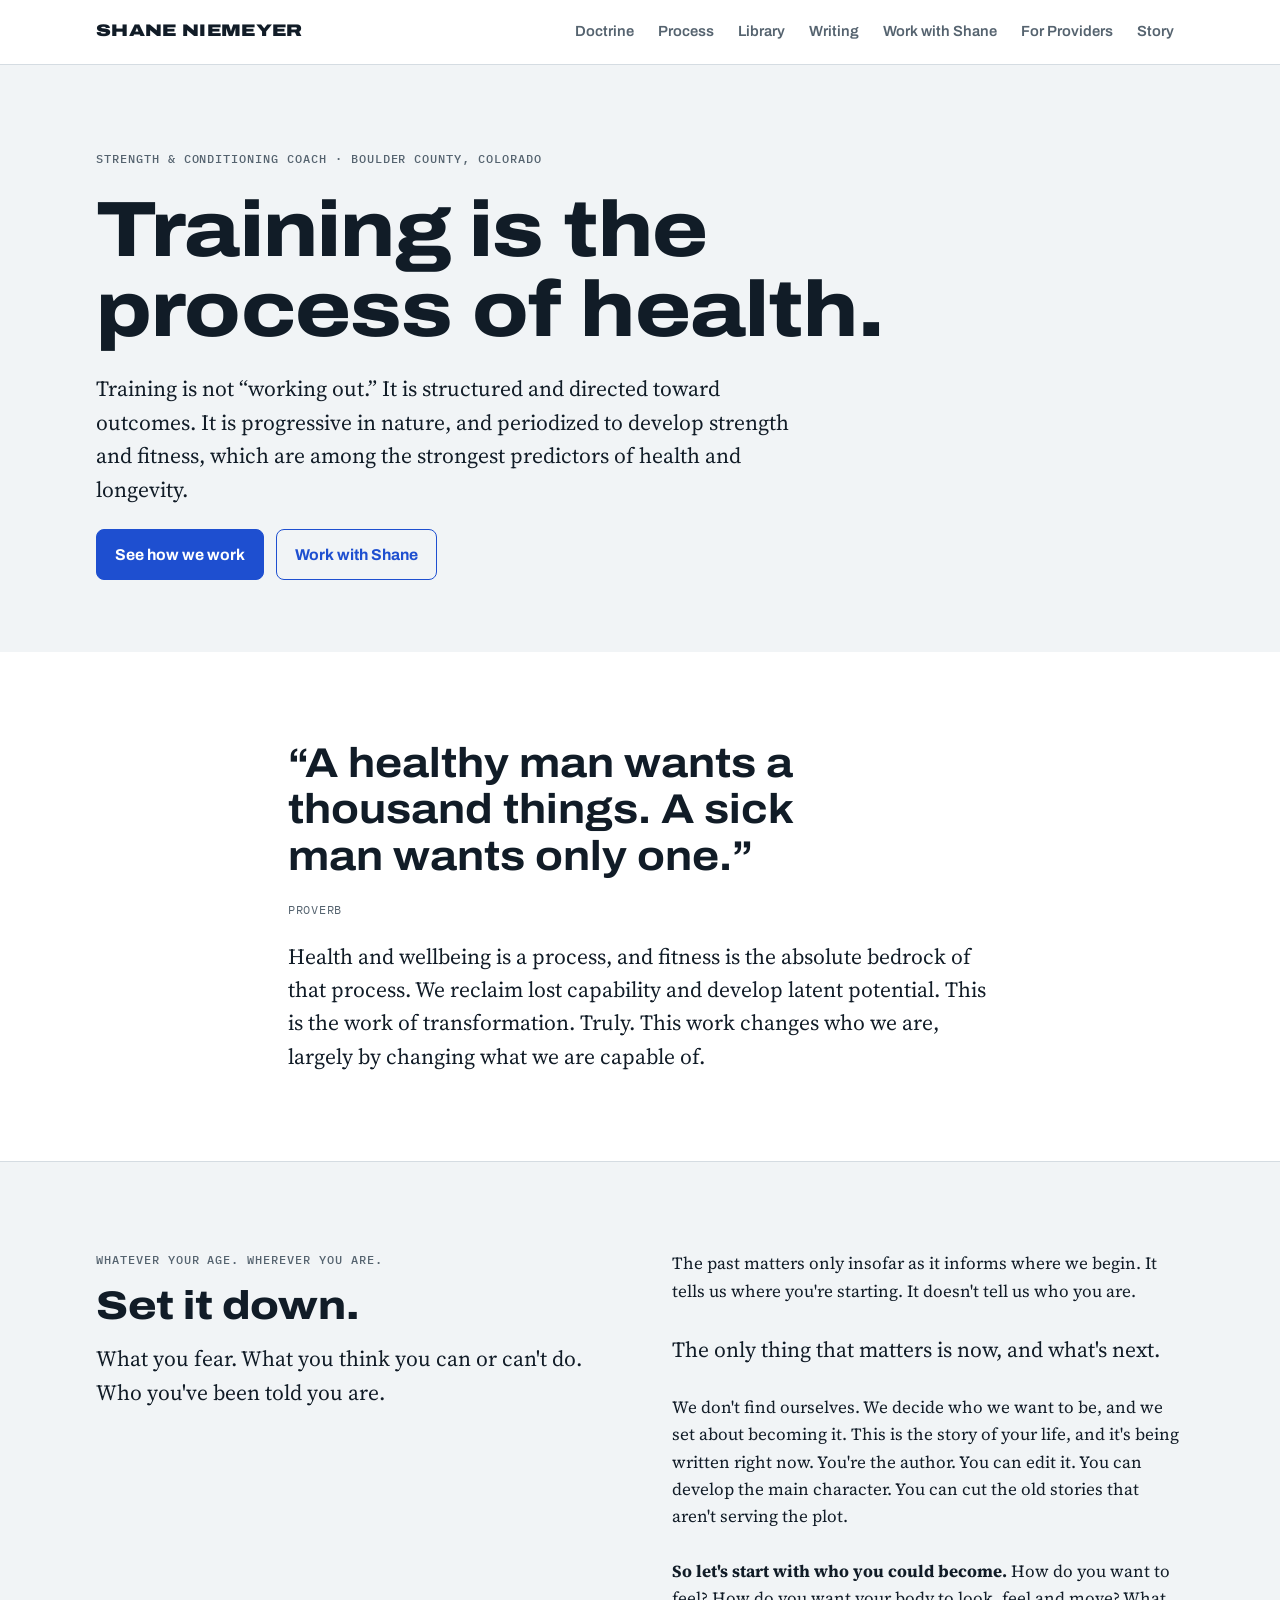
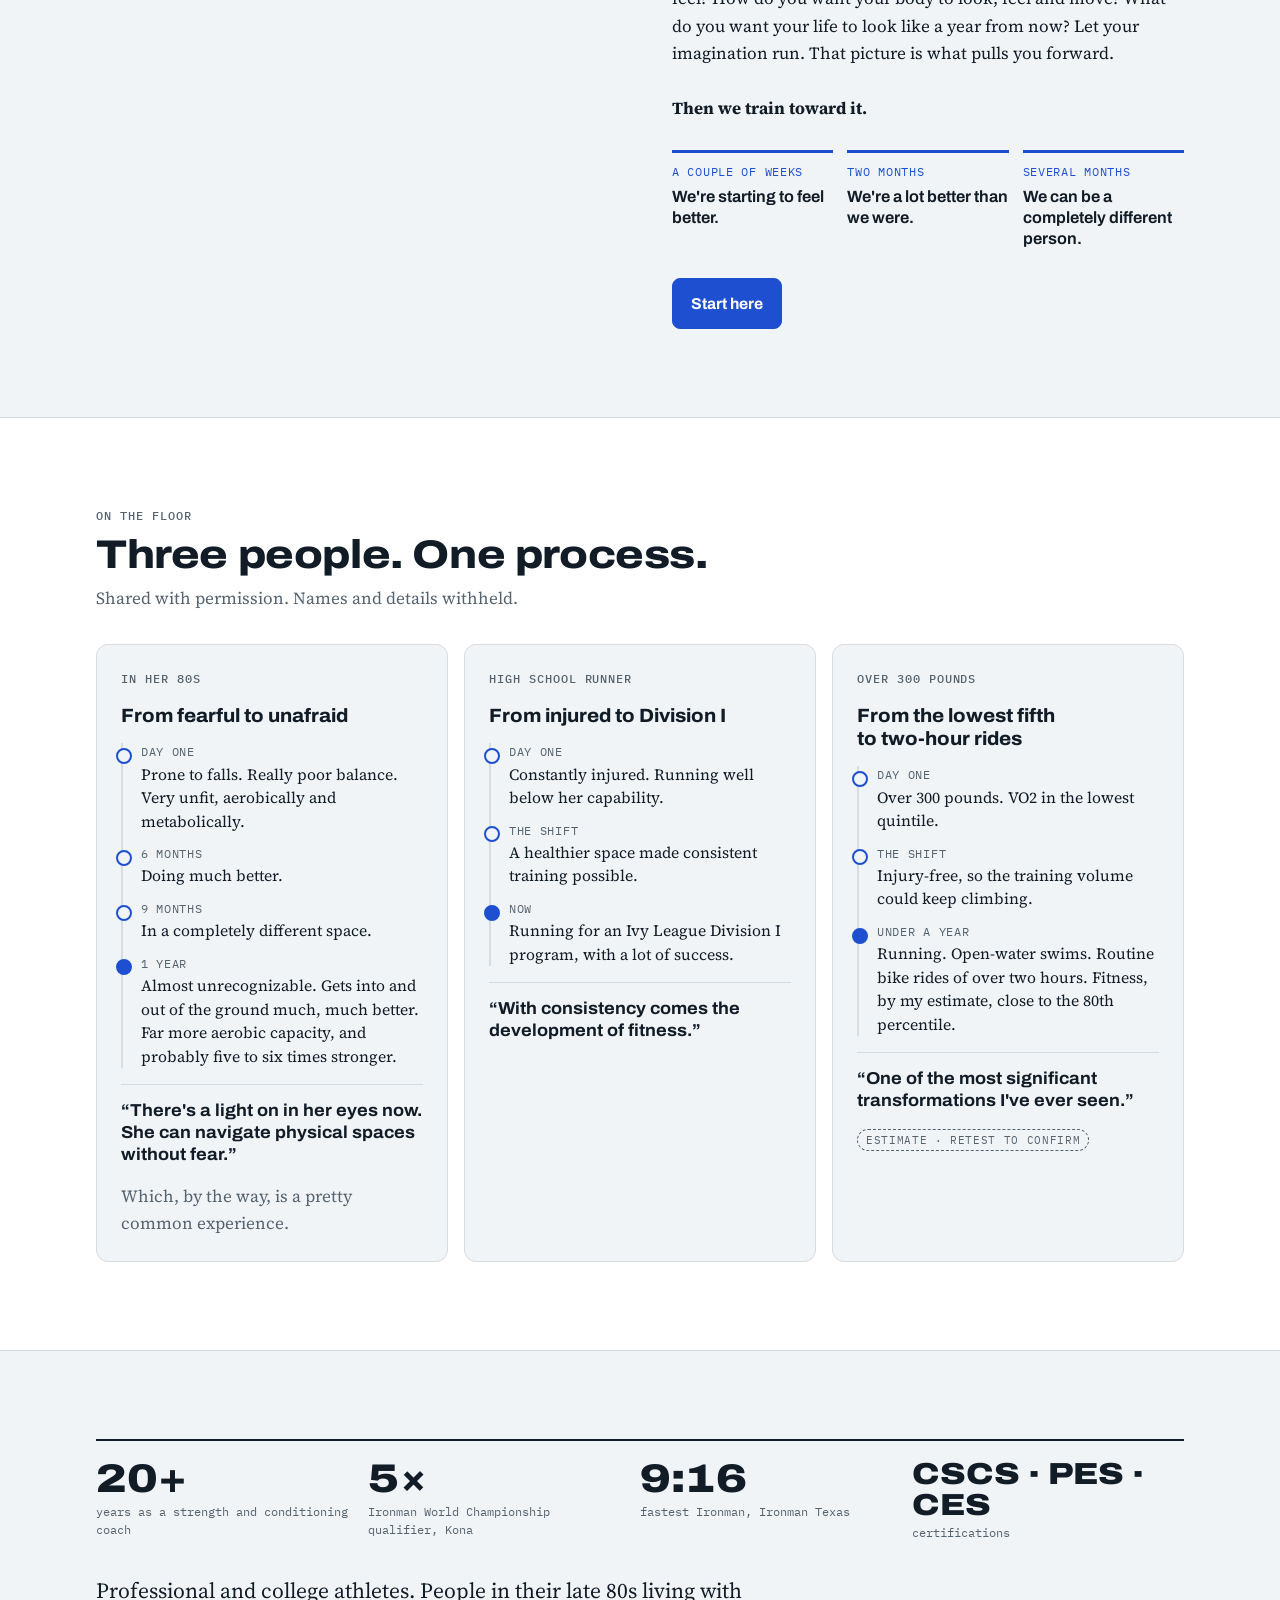
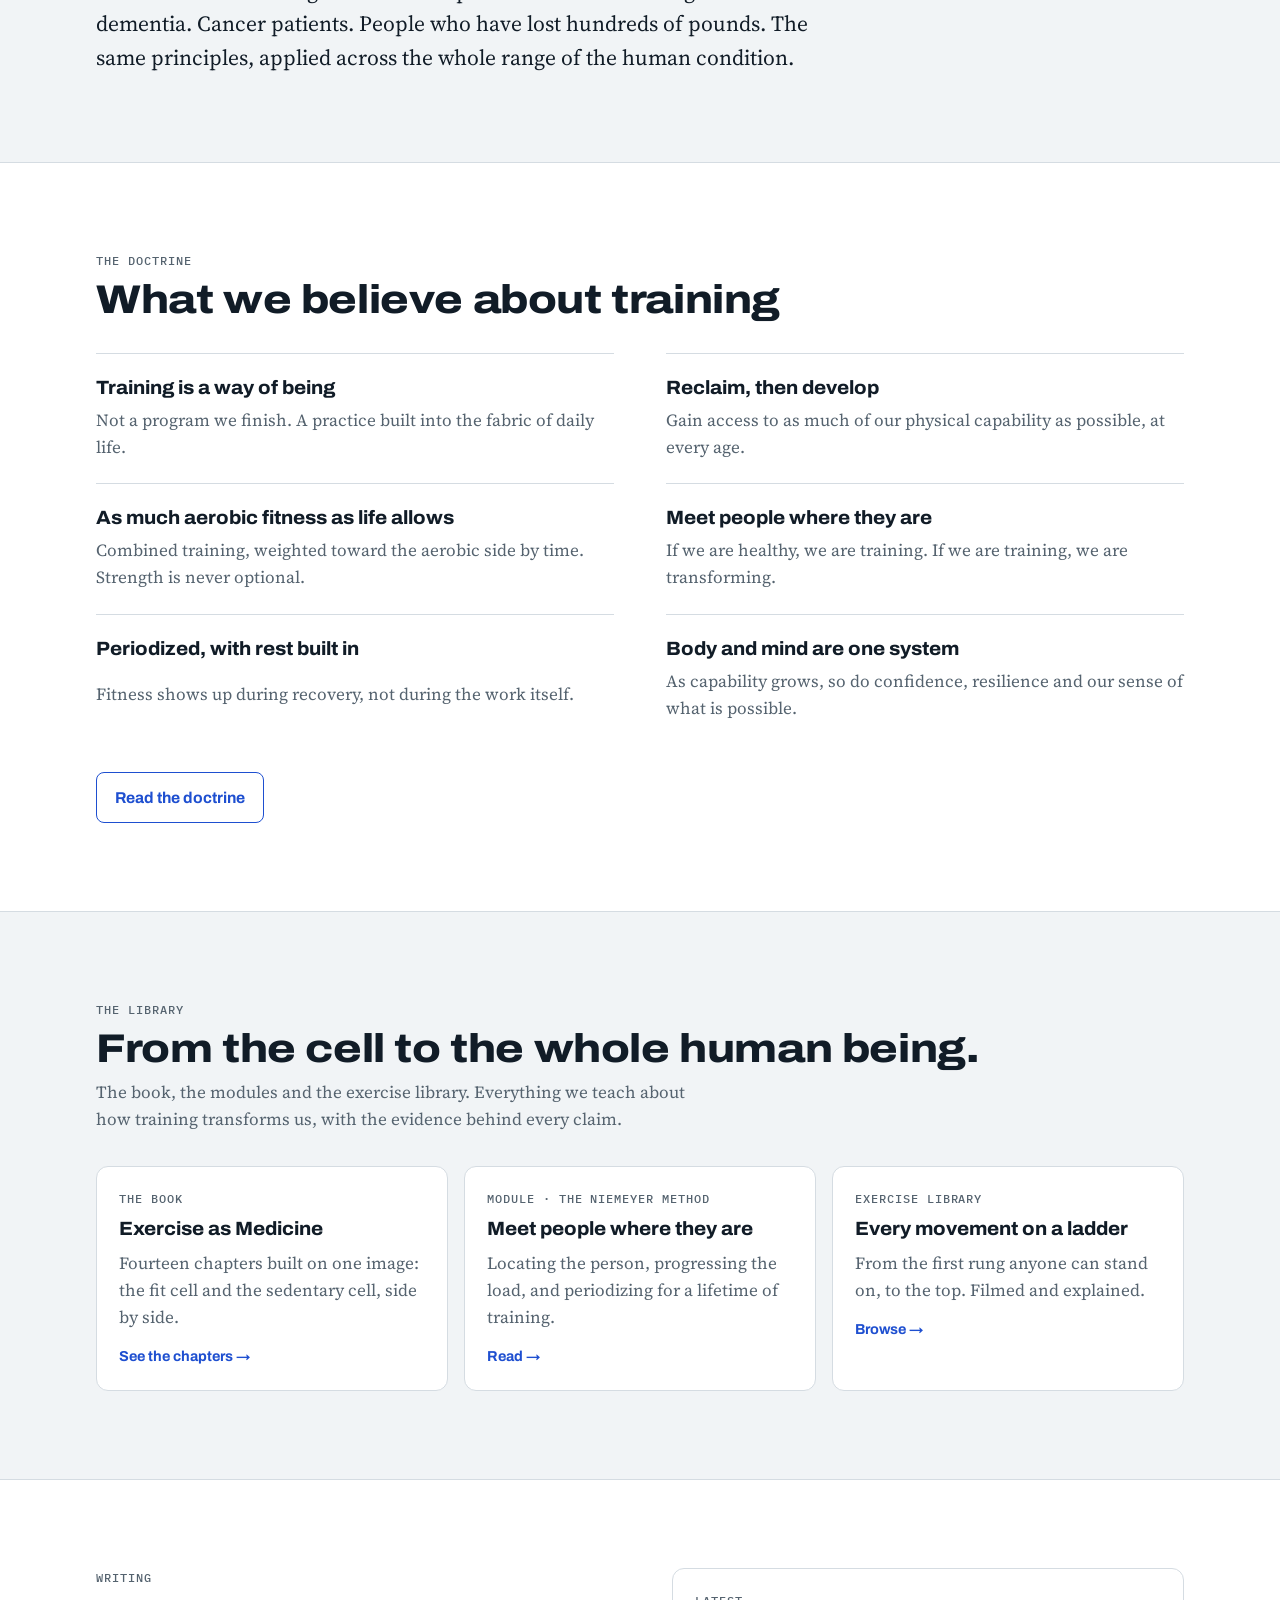
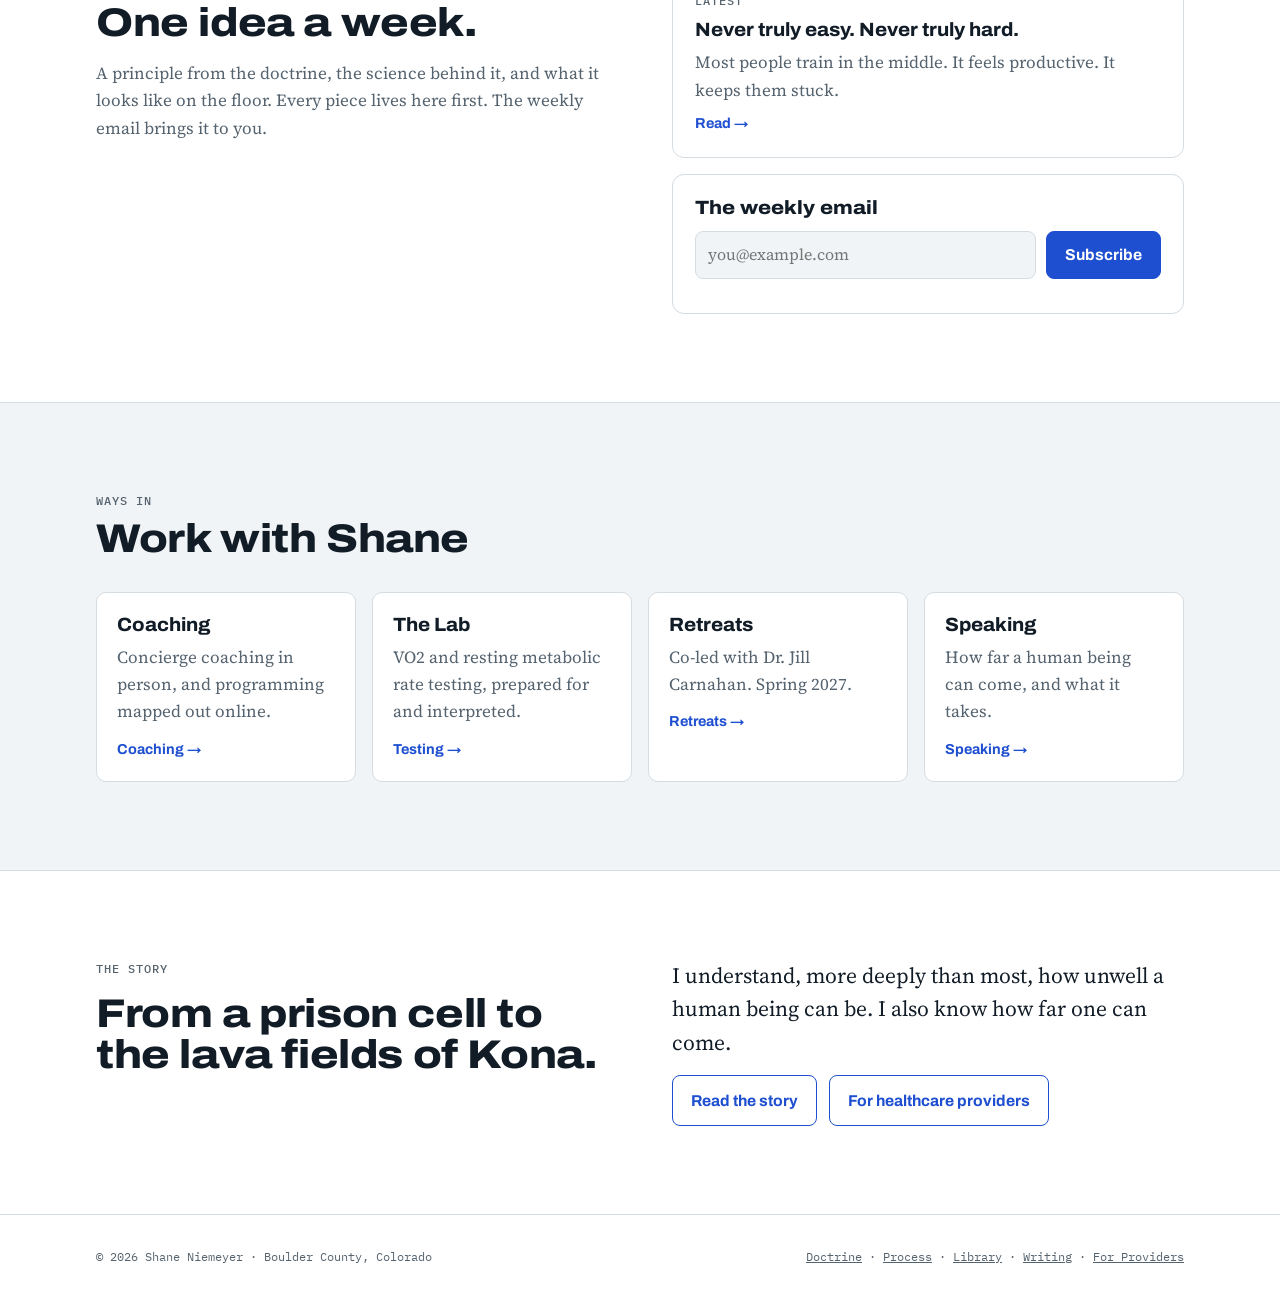
==== commit 3badd462: "Move the intensity chart from the homepage hero into the polarized training article Co-Authored-By: " ====
--- a/index.html
+++ b/index.html
@@ -125,7 +125,7 @@
 
 /* hero */
 .hero { padding-block: clamp(40px, 7vw, 84px) clamp(40px, 6vw, 72px); }
-.hero .grid { display: grid; grid-template-columns: minmax(0, 1.25fr) minmax(0, 1fr); gap: clamp(28px, 5vw, 64px); align-items: center; }
+.hero .grid { display: grid; grid-template-columns: minmax(0, 1fr); gap: clamp(28px, 5vw, 64px); align-items: center; }
 .hero .copy { display: grid; gap: 1.4rem; min-width: 0; }
 @media (max-width: 860px) { .hero .grid { grid-template-columns: 1fr; } }
 
@@ -457,27 +457,6 @@
           <a class="btn ghost" href="#work">Work with Shane</a>
         </div>
       </div>
-      <figure class="dist" aria-label="Intensity distribution: polarized versus threshold-heavy training">
-        <p class="eyebrow">Where the training time goes</p>
-        <div class="dist-row">
-          <div class="label"><strong>Polarized</strong><span class="tabnum">77 / 3 / 20</span></div>
-          <div class="bar" role="img" aria-label="77 percent below threshold, 3 percent between thresholds, 20 percent above threshold">
-            <span class="b" style="width:77%"></span><span class="m" style="width:3%"></span><span class="a" style="width:20%"></span>
-          </div>
-        </div>
-        <div class="dist-row">
-          <div class="label"><strong>Threshold-heavy</strong><span class="tabnum">46 / 35 / 19</span></div>
-          <div class="bar" role="img" aria-label="46 percent below threshold, 35 percent between thresholds, 19 percent above threshold">
-            <span class="b" style="width:46%"></span><span class="m" style="width:35%"></span><span class="a" style="width:19%"></span>
-          </div>
-        </div>
-        <div class="key">
-          <span><i style="background:var(--cool)"></i>Below threshold</span>
-          <span><i style="background:var(--mid)"></i>Between thresholds</span>
-          <span><i style="background:var(--hot)"></i>Above threshold</span>
-        </div>
-        <figcaption class="figure-note">Share of training time in a 10-week trial with recreational runners. Muñoz et al., 2014. Most people live in the middle. We train at both ends.</figcaption>
-      </figure>
     </div>
   </section>
 
@@ -1098,6 +1077,27 @@
     <h2>What the research shows</h2>
     <p>When 48 well-trained endurance athletes were randomly assigned to four different approaches for nine weeks, the polarized group improved the most on most key measures of endurance, including an 11.7% rise in VO2peak. More threshold training and more high-volume training added nothing further.</p>
     <p>In recreational runners, a polarized plan improved 10K times by 5.0%, against 3.6% for a plan heavy in moderate, between-threshold work. Across the whole group that difference wasn't statistically significant. Among the runners who actually followed their plan, polarized training came out clearly ahead.</p>
+    <figure class="dist" aria-label="Intensity distribution: polarized versus threshold-heavy training">
+      <p class="eyebrow">Where the training time goes</p>
+      <div class="dist-row">
+        <div class="label"><strong>Polarized</strong><span class="tabnum">77 / 3 / 20</span></div>
+        <div class="bar" role="img" aria-label="77 percent below threshold, 3 percent between thresholds, 20 percent above threshold">
+          <span class="b" style="width:77%"></span><span class="m" style="width:3%"></span><span class="a" style="width:20%"></span>
+        </div>
+      </div>
+      <div class="dist-row">
+        <div class="label"><strong>Threshold-heavy</strong><span class="tabnum">46 / 35 / 19</span></div>
+        <div class="bar" role="img" aria-label="46 percent below threshold, 35 percent between thresholds, 19 percent above threshold">
+          <span class="b" style="width:46%"></span><span class="m" style="width:35%"></span><span class="a" style="width:19%"></span>
+        </div>
+      </div>
+      <div class="key">
+        <span><i style="background:var(--cool)"></i>Below threshold</span>
+        <span><i style="background:var(--mid)"></i>Between thresholds</span>
+        <span><i style="background:var(--hot)"></i>Above threshold</span>
+      </div>
+      <figcaption class="figure-note">Share of training time in a 10-week trial with recreational runners. Muñoz et al., 2014. Most people live in the middle. We train at both ends.</figcaption>
+    </figure>
     <p>Most of this research comes from endurance athletes, and the studies are small. It lines up with what I have seen across twenty years on the floor, with athletes and with people in their 70s and 80s alike.</p>
 
     <h2>Structure is the point</h2>
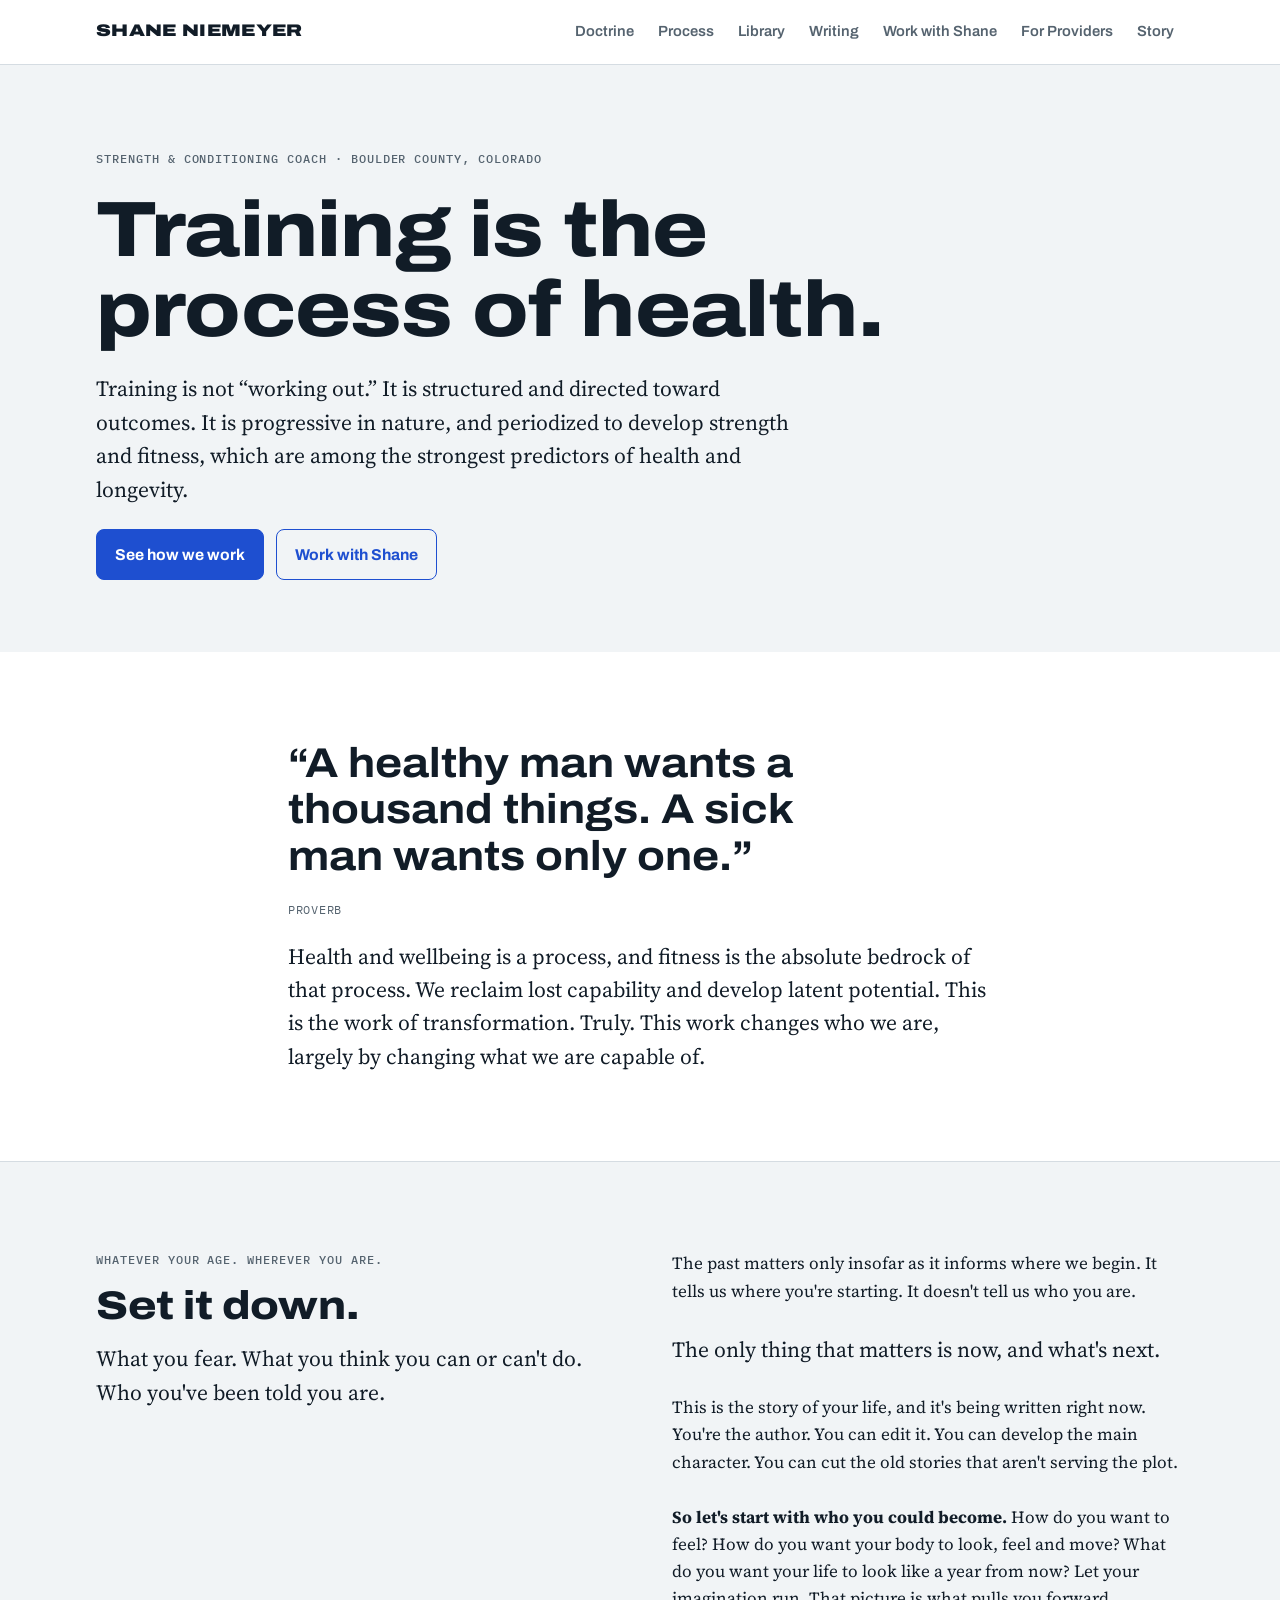
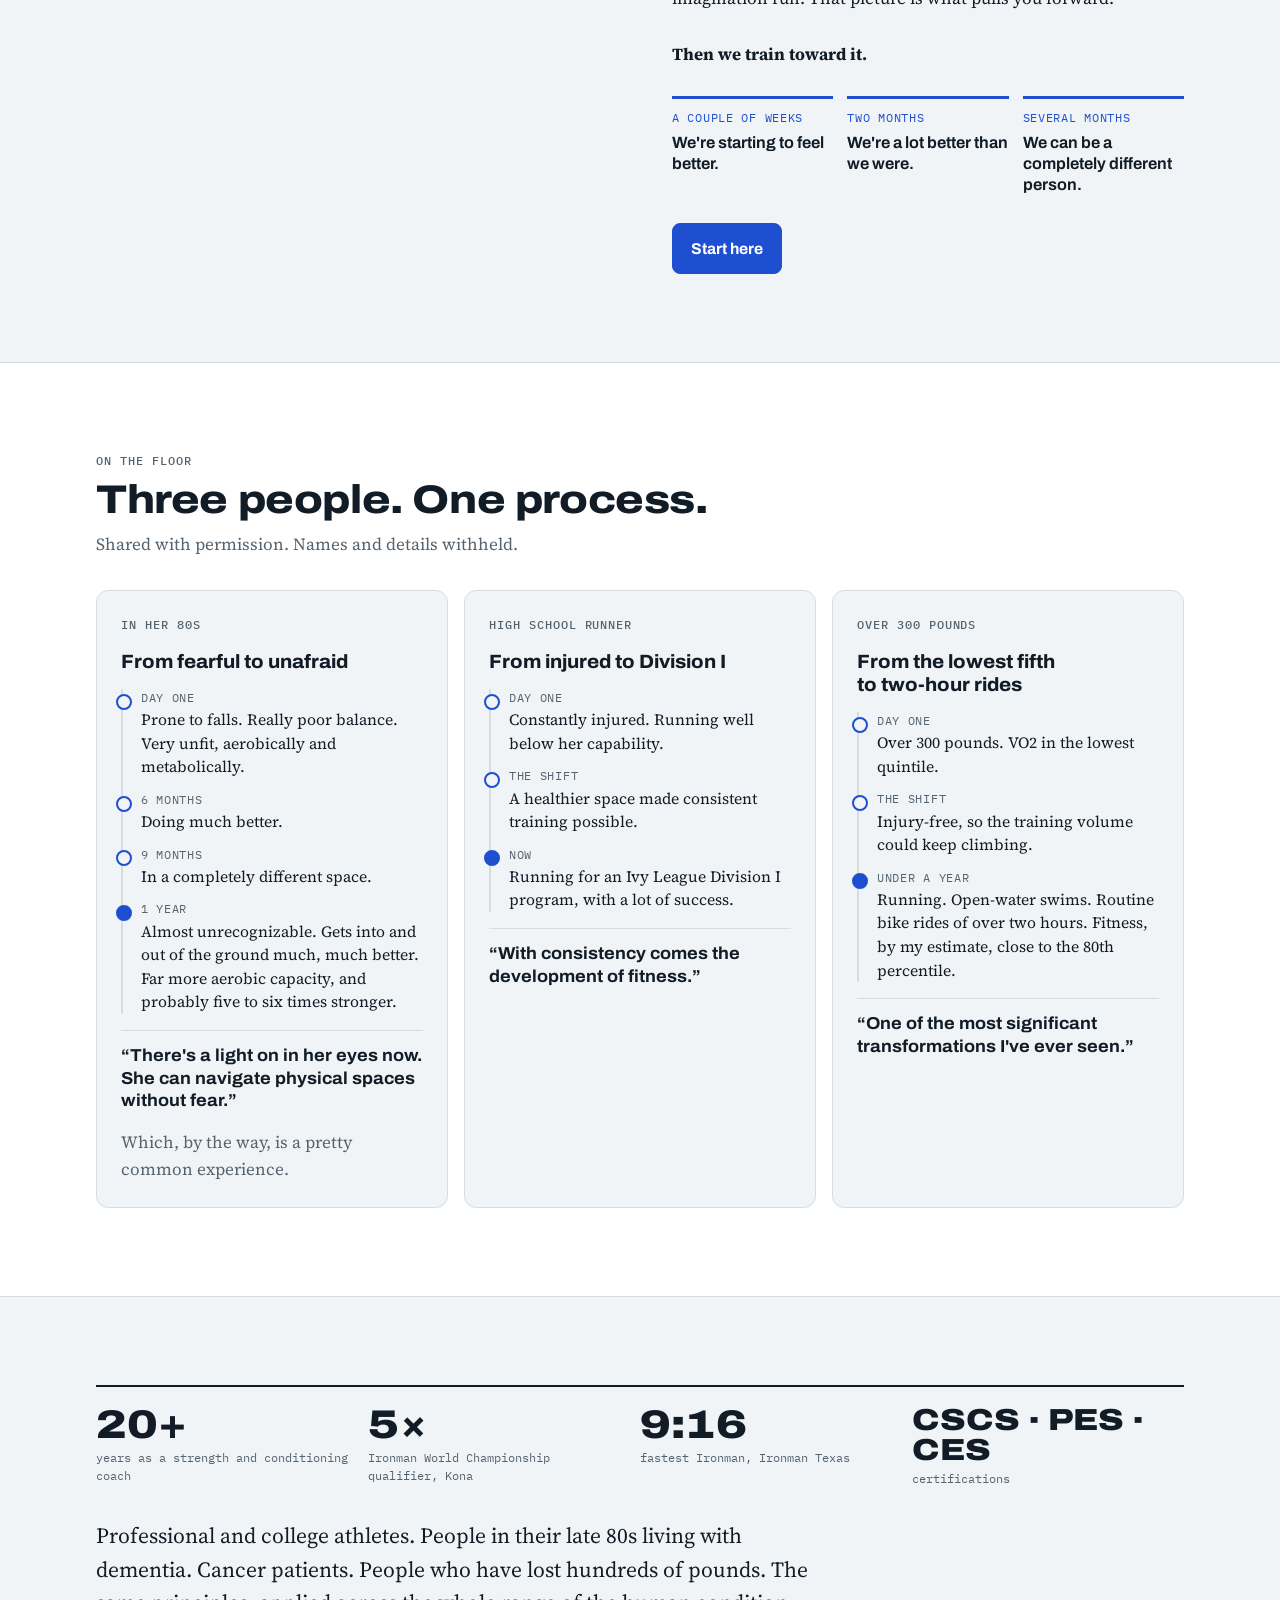
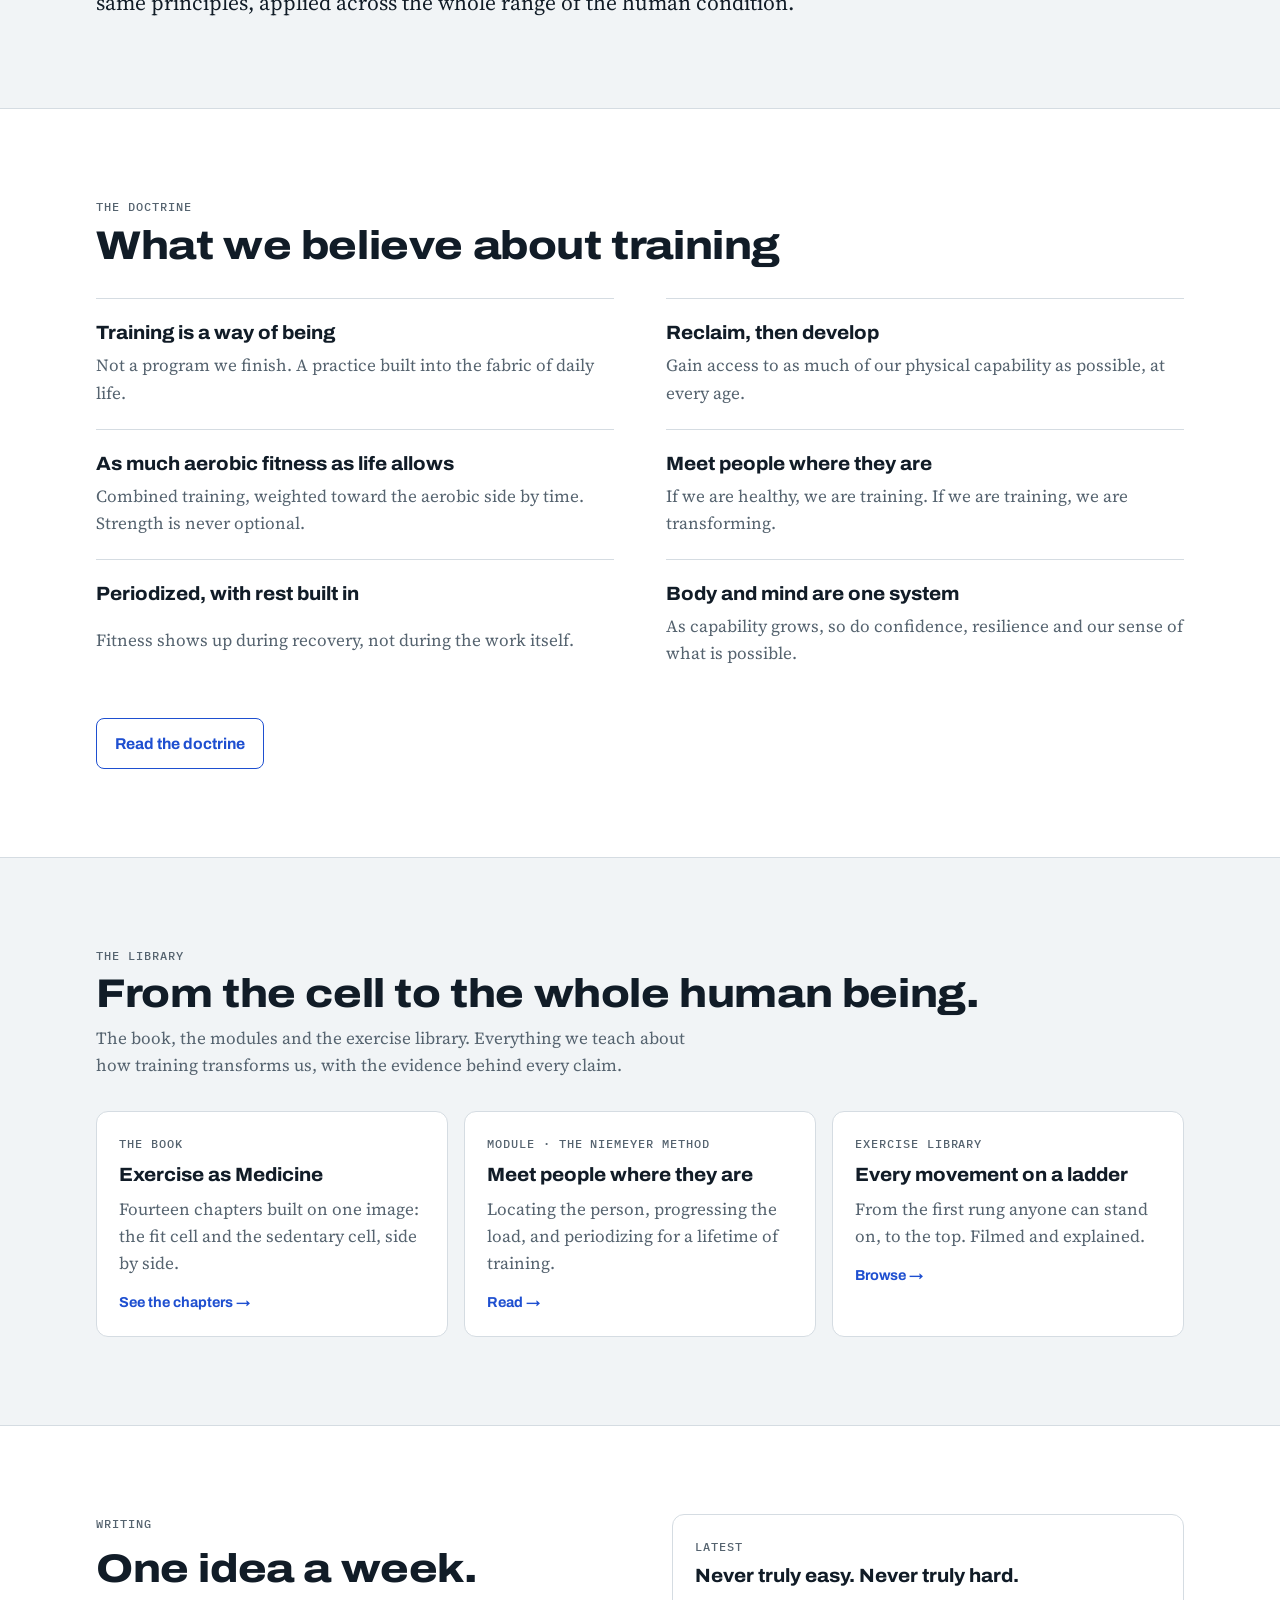
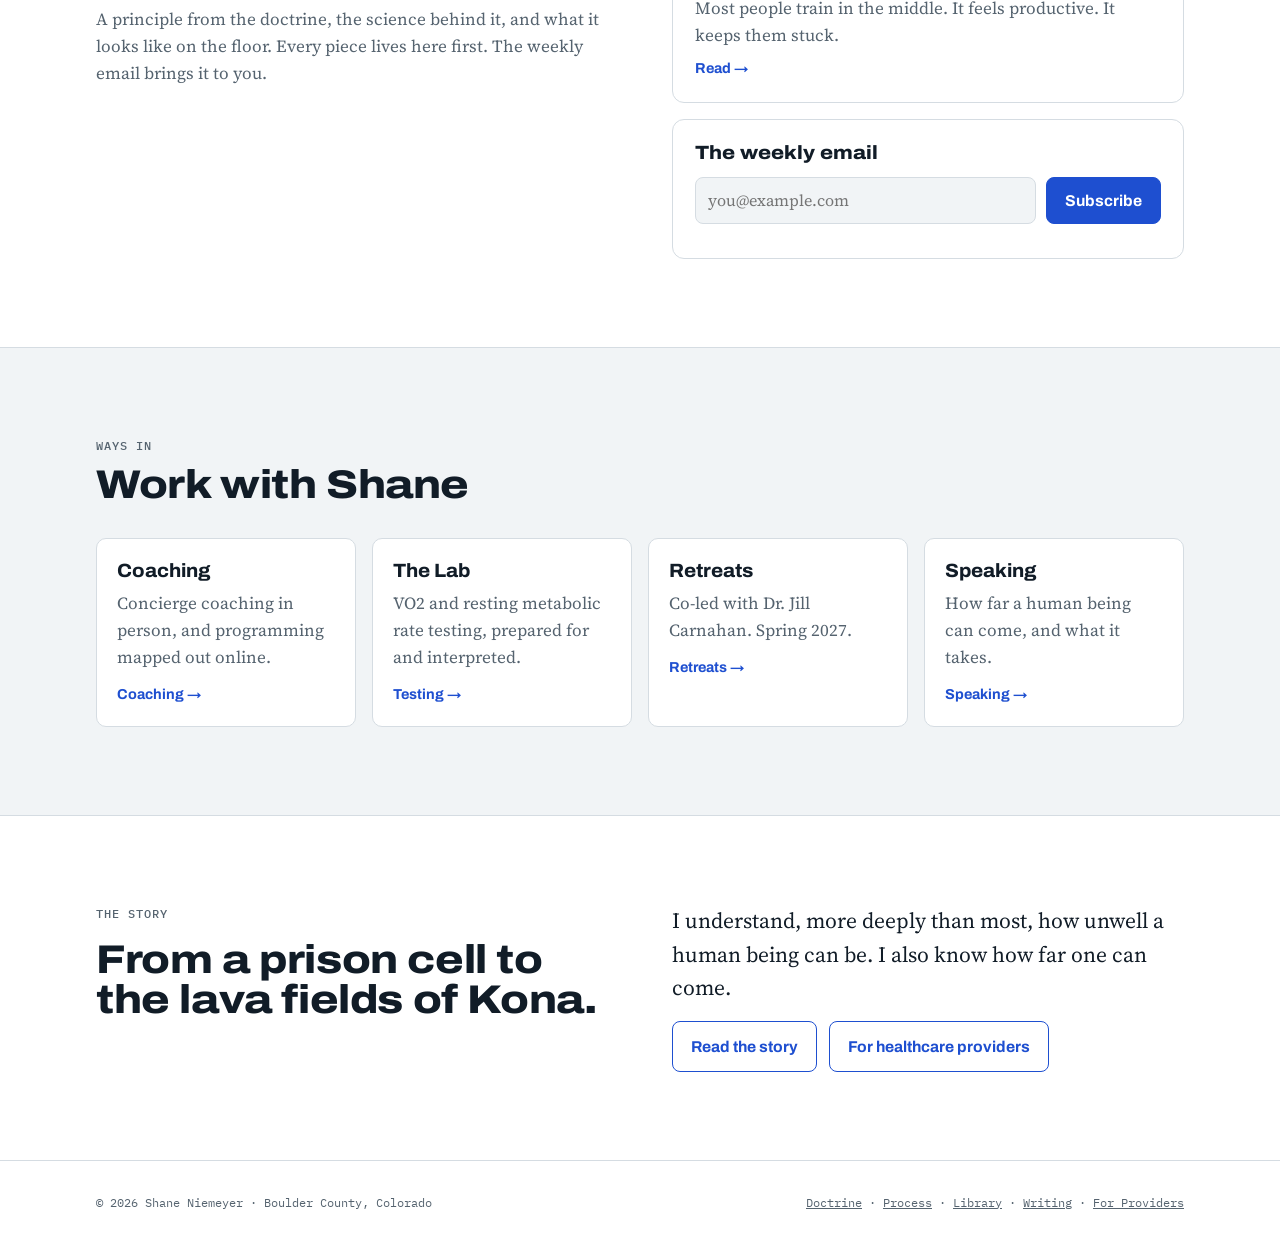
==== commit 17cece8c: "Give each page its own address; add phone menu, link previews and icons - Source moves to src/site.h" ====
--- a/index.html
+++ b/index.html
@@ -1,6 +1,26 @@
-<!doctype html><html><head><meta charset=utf8><meta name=viewport content="width=device-width,initial-scale=1,viewport-fit=cover"><style>:root{color-scheme:light;box-sizing:border-box;padding-top:env(safe-area-inset-top,0px);padding-bottom:env(safe-area-inset-bottom,0px)}html{scroll-padding-top:env(safe-area-inset-top,0px)}body{margin:0;padding:0;font:14px -apple-system,BlinkMacSystemFont,sans-serif;background:#fff;color:#000}img{max-width:100%}[hidden]:not([hidden=until-found i]){display:none!important}</style></head><body>
-<title>Shane Niemeyer</title>
-<meta name="claude:viewport-fit-sides" content="cover">
+<!doctype html>
+<html lang="en">
+<head>
+<meta charset="utf-8">
+<meta name="viewport" content="width=device-width,initial-scale=1,viewport-fit=cover">
+<title>Shane Niemeyer · Training is the process of health</title>
+<meta name="description" content="Strength and conditioning coach in Boulder County, Colorado. Training is not working out: it is structured, progressive and directed toward outcomes, and it changes who we are.">
+<link rel="canonical" href="https://shaneniemeyer.com/">
+<meta property="og:type" content="website">
+<meta property="og:site_name" content="Shane Niemeyer">
+<meta property="og:title" content="Shane Niemeyer · Training is the process of health">
+<meta property="og:description" content="Strength and conditioning coach in Boulder County, Colorado. Training is not working out: it is structured, progressive and directed toward outcomes, and it changes who we are.">
+<meta property="og:url" content="https://shaneniemeyer.com/">
+<meta property="og:image" content="https://shaneniemeyer.com/share.png">
+<meta property="og:image:width" content="1200">
+<meta property="og:image:height" content="630">
+<meta property="og:image:alt" content="Shane Niemeyer. Training is the process of health.">
+<meta name="twitter:card" content="summary_large_image">
+<link rel="icon" href="favicon.svg" type="image/svg+xml">
+<link rel="icon" href="favicon-32.png" sizes="32x32" type="image/png">
+<link rel="apple-touch-icon" href="apple-touch-icon.png">
+<meta name="theme-color" content="#FFFFFF">
+<style>:root{color-scheme:light;box-sizing:border-box;padding-top:env(safe-area-inset-top,0px);padding-bottom:env(safe-area-inset-bottom,0px)}html{scroll-padding-top:env(safe-area-inset-top,0px)}body{margin:0;padding:0;font:14px -apple-system,BlinkMacSystemFont,sans-serif;background:#fff;color:#000}img{max-width:100%}[hidden]:not([hidden=until-found i]){display:none!important}</style>
 <link rel="preconnect" href="https://fonts.googleapis.com">
 <link rel="preconnect" href="https://fonts.gstatic.com" crossorigin>
 <link rel="stylesheet" href="https://fonts.googleapis.com/css2?family=Archivo:wdth,wght@62..125,400..900&family=IBM+Plex+Mono:wght@400;500&family=Source+Serif+4:opsz,wght@8..60,400;8..60,600&display=swap">
@@ -106,6 +126,24 @@
 nav.primary a:hover { color: var(--ink); background: var(--chip); }
 nav.primary a[aria-current="page"] { color: var(--ink); background: var(--chip); }
 
+.menu-btn { display: none; }
+@media (max-width: 760px) {
+  header.site .wrap { flex-wrap: nowrap; }
+  .menu-btn {
+    display: inline-flex; align-items: center; gap: 0.5rem; padding: 8px 12px; border-radius: 6px;
+    font-family: var(--display); font-weight: 700; font-size: 0.92rem; color: var(--ink);
+    background: var(--chip); border: 0; cursor: pointer;
+  }
+  .menu-btn::after { content: ""; width: 12px; height: 8px; background: currentColor;
+    clip-path: polygon(0 0, 100% 0, 50% 100%); transition: transform .2s; }
+  .menu-btn[aria-expanded="true"]::after { transform: rotate(180deg); }
+  nav.primary { display: none; position: absolute; left: 0; right: 0; top: 100%;
+    background: var(--surface); border-bottom: 1px solid var(--line); overflow: visible; }
+  header.site.open nav.primary { display: block; }
+  nav.primary ul { flex-direction: column; gap: 0; padding: 8px max(16px, env(safe-area-inset-left, 0px)) 16px; }
+  nav.primary a { padding: 12px 10px; font-size: 1.05rem; border-radius: 6px; }
+}
+
 /* buttons */
 .actions { display: flex; flex-wrap: wrap; gap: 0.75rem; }
 .btn {
@@ -423,20 +461,21 @@
 footer.site .wrap { padding-block: 32px; display: flex; flex-wrap: wrap; justify-content: space-between; gap: 1rem; font-family: var(--mono); font-size: 0.78rem; color: var(--muted); }
 footer.site a { color: var(--muted); }
 </style>
-
-
+</head>
+<body>
 <header class="site">
   <div class="wrap">
-    <a class="brand" href="#home">Shane Niemeyer</a>
-    <nav class="primary" aria-label="Main">
+    <a class="brand" href="./">Shane Niemeyer</a>
+    <button class="menu-btn" type="button" aria-expanded="false" aria-controls="main-nav">Menu</button>
+    <nav class="primary" id="main-nav" aria-label="Main">
       <ul>
-        <li><a href="#doctrine" data-nav="doctrine">Doctrine</a></li>
-        <li><a href="#process" data-nav="process">Process</a></li>
-        <li><a href="#library" data-nav="library">Library</a></li>
-        <li><a href="#writing" data-nav="writing">Writing</a></li>
-        <li><a href="#work" data-nav="work">Work with Shane</a></li>
-        <li><a href="#providers" data-nav="providers">For Providers</a></li>
-        <li><a href="#story" data-nav="story">Story</a></li>
+        <li><a href="doctrine/" data-nav="doctrine">Doctrine</a></li>
+        <li><a href="process/" data-nav="process">Process</a></li>
+        <li><a href="library/" data-nav="library">Library</a></li>
+        <li><a href="writing/" data-nav="writing">Writing</a></li>
+        <li><a href="work/" data-nav="work">Work with Shane</a></li>
+        <li><a href="providers/" data-nav="providers">For Providers</a></li>
+        <li><a href="story/" data-nav="story">Story</a></li>
       </ul>
     </nav>
   </div>
@@ -446,7 +485,7 @@
 
 <!-- ================= HOME ================= -->
 <div class="view" data-view="home">
-  <section class="hero">
+  <section class="hero moment">
     <div class="wrap grid">
       <div class="copy">
         <p class="eyebrow">Strength &amp; conditioning coach · Boulder County, Colorado</p>
@@ -468,7 +507,7 @@
     </div>
   </section>
 
-  <section class="band">
+  <section class="band moment">
     <div class="wrap split">
       <div class="stack">
         <p class="eyebrow">Whatever your age. Wherever you are.</p>
@@ -478,7 +517,7 @@
       <div class="stack-lg">
         <p class="measure">The past matters only insofar as it informs where we begin. It tells us where you're starting. It doesn't tell us who you are.</p>
         <p class="lead">The only thing that matters is now, and what's next.</p>
-        <p class="measure">We don't find ourselves. We decide who we want to be, and we set about becoming it. This is the story of your life, and it's being written right now. You're the author. You can edit it. You can develop the main character. You can cut the old stories that aren't serving the plot.</p>
+        <p class="measure">This is the story of your life, and it's being written right now. You're the author. You can edit it. You can develop the main character. You can cut the old stories that aren't serving the plot.</p>
         <p class="measure"><strong>So let's start with who you could become.</strong> How do you want to feel? How do you want your body to look, feel and move? What do you want your life to look like a year from now? Let your imagination run. That picture is what pulls you forward.</p>
         <p class="measure"><strong>Then we train toward it.</strong></p>
         <div class="ramp">
@@ -530,7 +569,6 @@
             <li><span class="t">Under a year</span>Running. Open-water swims. Routine bike rides of over two hours. Fitness, by my estimate, close to the 80th percentile.</li>
           </ol>
           <p class="said">“One of the most significant transformations I've ever seen.”</p>
-          <p class="cite-line"><span class="tag draft">Estimate · retest to confirm</span></p>
         </article>
       </div>
     </div>
@@ -619,7 +657,7 @@
     </div>
   </section>
 
-  <section class="band surface">
+  <section class="band surface moment">
     <div class="wrap split">
       <div class="stack">
         <p class="eyebrow">The story</p>
@@ -633,1159 +671,27 @@
   </section>
 </div>
 
-<!-- ================= DOCTRINE ================= -->
-<div class="view" data-view="doctrine" hidden>
-  <section class="page-head"><div class="wrap">
-    <p class="eyebrow">The doctrine</p>
-    <h1>Training is not something we do to our bodies a few hours a week.</h1>
-    <p class="lead measure">It is the process of health and wellbeing itself, built into the fabric of daily life. Everything we publish, teach and coach flows from these principles.</p>
-  </div></section>
-
-  <section class="band"><div class="wrap">
-    <div class="principles">
-      <article><h3>Training is a way of being</h3><p>Training is not a program we finish or a phase we pass through. It is a practice we build into the fabric of our lives and our daily process. The goal is not to complete training. The goal is to become someone who trains, for life.</p></article>
-      <article><h3>Training is how we realize our human potential</h3><p>Strength and power, muscular endurance, aerobic capacity, fundamental motor skills, every range and plane of motion, balance, body awareness, and the ability to get down to the ground and back up with ease. Each one we develop opens up more of life.</p></article>
-      <article><h3>Aerobic fitness: as much as your life allows</h3><p>The ideal is combined training, with the aerobic side carrying more of the weight by time and strength never optional. Cardiorespiratory fitness is one of the strongest predictors of how long and how well we live.</p></article>
-      <article><h3>Meet people where they are</h3><p>There is a path. It is everywhere and always, and it heads in the same direction for all of us. Where we stand on it is different for each person. Sometimes it is obscured by the weather of life, by circumstance, but like the sun, which is always shining above the clouds, it's there. Our work is to find where you are on it, and to travel it.</p><p>We start every person at their current level of capability and progress them rationally and methodically. Muscles adapt in weeks; tendons, ligaments, cartilage and bone adapt over months and years. Intelligent progression is what makes lifelong training possible.</p></article>
-      <article><h3>Dynamic, periodized and built for recovery</h3><p>Adaptation happens during recovery. Planned variation in volume and intensity, deliberate easier weeks, and room for life's disruptions keep progress moving for years instead of months. Rest is part of training.</p></article>
-      <article><h3>Body and mind are one system</h3><p>Our psychological states and our physical states shape each other. Training is one of the few truly transformative processes available in the human experience. It changes not just what we can do, but who we are.</p></article>
-      <article><h3>See the target</h3><p>We cannot hit a target we cannot see. We define, in as much detail as possible, how you want your body to look, feel and function, and then step into that picture. The clearer and more felt the vision, the more naturally the daily work follows.</p></article>
-      <article><h3>No hacks. No shortcuts.</h3><p>Some strategies simply work better than others, and we use the ones the evidence supports. The rest is the work itself, and the work is what transforms us.</p></article>
-    </div>
-  </div></section>
-
-  <section class="band surface"><div class="wrap split">
-    <div class="stack"><p class="eyebrow">Non-negotiables</p><h2>What we never compromise on</h2></div>
-    <ul class="checklist">
-      <li>Training is a lifelong practice, not a program.</li>
-      <li>Build as much aerobic fitness as life allows, always combined with strength.</li>
-      <li>Start where the person is, and progress at the pace of their slowest-adapting tissues.</li>
-      <li>Stay healthy first. Health keeps us training, and training transforms us.</li>
-      <li>Periodize, and build rest in by design.</li>
-      <li>Train the whole person: body and mind move together.</li>
-      <li>Make the target vivid, then show up consistently.</li>
-    </ul>
-  </div></section>
-</div>
-
-<!-- ================= PROCESS ================= -->
-<div class="view" data-view="process" hidden>
-  <section class="page-head"><div class="wrap">
-    <p class="eyebrow">The Niemeyer Method · The process</p>
-    <h1>We don't discover who we are. We decide who we are going to be, and we become it.</h1>
-    <p class="lead measure">We are, right now, each moment, writing the story of our life. We are developing the main character in that story. If we are not, our story is being written for us.</p>
-  </div></section>
-
-  <section class="band"><div class="wrap timeline">
-    <div class="step">
-      <p class="when">Before we meet</p>
-      <div class="body">
-        <h2>Start with who you could become</h2>
-        <p class="measure">When someone reaches out, I ask them a few things before we ever meet:</p>
-        <ul class="measure">
-          <li>Their injury history.</li>
-          <li>How they feel, physically, and how they feel about life in general.</li>
-          <li>What their sleep is like.</li>
-          <li>How they characterize their nutritional habits.</li>
-          <li>What they want, what gets in the way, and what changes we need to make to create this life.</li>
-        </ul>
-        <p class="measure">I have found it powerful and important to push someone's mind toward who they could become: how they want their body to look, feel and function. I ask them to describe an ideal future state and feel into that space. Then we begin anchoring around the thinking and behavioral habits that person would likely have.</p>
-      </div>
-    </div>
-
-    <div class="step">
-      <p class="when">Day one</p>
-      <div class="body">
-        <h2>A workout that is also an assessment</h2>
-        <p class="measure">In the first session I walk someone through a workout, modifying movement patterns on the spot according to what I see: ranges of motion, quality of movement, discomfort. Often, you can see and hear how fit someone is aerobically. Without making anyone nervous, I can evaluate movement and identify postural distortions and compensatory patterns throughout the kinetic chain.</p>
-      </div>
-    </div>
-
-    <div class="step">
-      <p class="when">The plan</p>
-      <div class="body">
-        <h2>Completely unique to the individual</h2>
-        <p class="measure">How much time do you have? What can you realistically commit to? What do you have access to? What are your preferences? From there, the minimums set by the ACSM are a floor, and probably still not enough.</p>
-        <div class="weekly">
-          <div><span class="v">3–5 hours</span><span class="k">aerobic work per week, the target. 150 minutes is the floor.</span></div>
-          <div><span class="v">2 days</span><span class="k">of strength. The patterns look different for everyone.</span></div>
-          <div><span class="v">~80%</span><span class="k">of total load aerobic, with intervals two days a week.</span></div>
-        </div>
-      </div>
-    </div>
-
-    <div class="step">
-      <p class="when">Every session</p>
-      <div class="body">
-        <h2>Structure, objectivity and polarity</h2>
-        <p class="measure">Without structure and a plan, there is also, inherently, less achievement. Most people do what is convenient, or what they feel like on the day. They lack objectivity. Much of this work is about continually manipulating the acute variables: training type, exercise selection, intensity, modality and duration.</p>
-        <p class="pull measure">Many people lack polarity in their training. They never truly recover, and they never truly go hard.</p>
-        <p class="measure">So they never get the benefits of true aerobic states, and they are never able to train the top end of the bioenergetic continuum. When well-trained endurance athletes were randomly assigned to four approaches, polarized training produced the greatest gains in most key measures of endurance, including VO2peak. And people whose strength training was directly supervised progressed their loads faster and gained more strength than those who followed the identical program alone.</p>
-        <p class="cite-line">Stöggl &amp; Sperlich, Frontiers in Physiology, 2014 · Mazzetti et al., Medicine &amp; Science in Sports &amp; Exercise, 2000</p>
-      </div>
-    </div>
-
-    <div class="step">
-      <p class="when">Every 3rd–5th week</p>
-      <div class="body">
-        <h2>Recovery is where fitness shows up</h2>
-        <p class="measure">Sleep is essential. It is foundational. We build in rest weeks every third, fourth or fifth week, cutting volume and intensity by around 50%. This is when and how fitness manifests itself, and how we stay psychologically fresh and hungry.</p>
-        <p class="measure">It is a good time to catch up on life and tend to our inner life. Our minds can push us around in ways we are unaware of. I encourage us to take quiet moments, to look at the quality and contents of our inner world, and to be active participants in this process of recovery.</p>
-      </div>
-    </div>
-
-    <div class="step">
-      <p class="when">Over time</p>
-      <div class="body">
-        <h2>The north star is staying healthy</h2>
-        <p class="measure">Progression depends on training age, history and fitness. Without structure and periodization, injury rates are high: among long-distance triathletes, studies report that anywhere from a third to nine in ten suffer overuse injuries. Most of these injuries trace back to training errors, and training errors are predictable and avoidable through intelligent, individualized design.</p>
-        <p class="pull measure">If we're healthy, we're training. If we're training, we're transforming.</p>
-        <p class="cite-line">Rhind et al., Journal of Human Kinetics, 2022 · van Gent et al., British Journal of Sports Medicine, 2007</p>
-      </div>
-    </div>
-
-    <div class="step">
-      <p class="when">When we test</p>
-      <div class="body">
-        <h2>Prepared for the test, not surprised by it</h2>
-        <p class="measure">Unlike many labs and testing centers, I believe clients should be conditioned for a test. There are risks, to connective tissue and psychologically, in testing someone too early or without preparation. We talk through the mask, the very high intensity, and what maximal actually feels like. It is a place we rarely go. Mild simulations on the treadmill make sure the joints and tissues are ready.</p>
-      </div>
-    </div>
-
-    <div class="step">
-      <p class="when">Always</p>
-      <div class="body">
-        <h2>Working with your physician</h2>
-        <p class="measure">I work closely with several physicians and collaborate with a physician advisor all of the time. Fitness is the most powerful and far-reaching medicine we have for chronic disease and aging. No drug touches as many systems. Done right, it is a disease reducer, a life extender and a quality enhancer.</p>
-      </div>
-    </div>
-  </div></section>
-</div>
-
-<!-- ================= EVIDENCE ================= -->
-<div class="view" data-view="evidence" data-section="library" hidden>
-  <section class="page-head"><div class="wrap">
-    <a class="back" href="#library">← Library</a>
-    <p class="eyebrow">The evidence</p>
-    <h1>The case for training as medicine.</h1>
-    <p class="lead measure">Every claim we make carries a source and a label: what kind of study it comes from, and how strong it is. Here are the anchor findings. The full chapters are being written now.</p>
-  </div></section>
-
-  <section class="band"><div class="wrap claims">
-    <div class="claim">
-      <p class="figure">~5×</p>
-      <div class="text">
-        <h3>Low fitness is a risk factor as serious as smoking</h3>
-        <p class="measure">Among 122,007 adults given treadmill tests, the least fit had about five times the mortality of the fittest. The risk of low fitness was comparable to or greater than smoking, diabetes and coronary artery disease, and no upper limit of benefit was found.</p>
-        <p class="cite-line"><span class="tag">Cohort</span>Mandsager et al., JAMA Network Open, 2018</p>
-      </div>
-    </div>
-    <div class="claim">
-      <p class="figure">40%</p>
-      <div class="text">
-        <h3>Combined training beats either alone</h3>
-        <p class="measure">Adults who did both aerobic and muscle-strengthening activity had 40% lower all-cause mortality than those who did neither.</p>
-        <p class="cite-line"><span class="tag">Meta-analysis</span>Momma et al., British Journal of Sports Medicine, 2022</p>
-      </div>
-    </div>
-    <div class="claim">
-      <p class="figure">28%</p>
-      <div class="text">
-        <h3>Exercise changes cancer outcomes</h3>
-        <p class="measure">In 889 colon cancer survivors, a structured three-year exercise program after chemotherapy lowered the risk of recurrence or death by 28%, and improved overall survival.</p>
-        <p class="cite-line"><span class="tag">Randomized trial</span>Courneya et al., New England Journal of Medicine, 2025 (CHALLENGE)</p>
-      </div>
-    </div>
-    <div class="claim">
-      <p class="figure">58%</p>
-      <div class="text">
-        <h3>Diabetes can be prevented</h3>
-        <p class="measure">In 3,234 people with prediabetes, a lifestyle program of at least 150 minutes of activity a week plus modest weight loss cut new cases of type 2 diabetes by 58%. The drug metformin cut them by 31%.</p>
-        <p class="cite-line"><span class="tag">Randomized trial</span>Knowler et al., New England Journal of Medicine, 2002 (Diabetes Prevention Program)</p>
-      </div>
-    </div>
-    <div class="claim">
-      <p class="figure">= Rx</p>
-      <div class="text">
-        <h3>Exercise holds its own against drugs</h3>
-        <p class="measure">Across 305 trials, exercise matched drugs on mortality in the secondary prevention of heart disease and in prediabetes, and outperformed them after stroke. Drugs, specifically diuretics, did better in heart failure.</p>
-        <p class="cite-line"><span class="tag">Meta-analysis</span>Naci &amp; Ioannidis, BMJ, 2013</p>
-      </div>
-    </div>
-    <div class="claim">
-      <p class="figure">218</p>
-      <div class="text">
-        <h3>Training treats depression</h3>
-        <p class="measure">Across 218 randomized trials, walking or jogging, strength training and yoga all produced moderate reductions in depression, with larger effects at higher intensity.</p>
-        <p class="cite-line"><span class="tag">Meta-analysis</span>Noetel et al., BMJ, 2024</p>
-      </div>
-    </div>
-  </div></section>
-
-  <section class="band surface"><div class="wrap split">
-    <div class="stack"><p class="eyebrow">Go deeper</p><h2>The whole case, chapter by chapter.</h2></div>
-    <div class="stack">
-      <p class="measure">These findings open the book. The full argument, from the cell to the whole human being, lives in the Library.</p>
-      <div class="actions"><a class="btn primary" href="#library">Open the Library</a></div>
-    </div>
-  </div></section>
-</div>
-
-<!-- ================= WORK ================= -->
-<div class="view" data-view="work" hidden>
-  <section class="page-head"><div class="wrap">
-    <p class="eyebrow">Work with Shane</p>
-    <h1>Most people can feel and function much, much better.</h1>
-    <p class="lead measure">What each person can achieve depends on where they start and what they aspire to. I work mostly with people in their 50s through their 80s, and with athletes of every age.</p>
-  </div></section>
-
-  <section class="band"><div class="wrap offers">
-    <article class="offer">
-      <p class="eyebrow">Coaching</p>
-      <h2>Concierge coaching</h2>
-      <p>In person, with programming mapped out for your training on your own. Built around your time, your access and your preferences, and progressed for life.</p>
-    </article>
-    <article class="offer">
-      <p class="eyebrow">The Lab</p>
-      <h2>Metabolic testing</h2>
-      <p>VO2 and resting metabolic rate testing on a metabolic cart, with a full read of your substrate utilization: how your body uses fat and carbohydrate as intensity climbs.</p>
-      <ul><li>Prepared for the test before you take it</li><li>Results turned into training zones</li><li>Re-tested as you progress</li></ul>
-    </article>
-    <article class="offer">
-      <p class="eyebrow">Retreats</p>
-      <h2>With Dr. Jill Carnahan</h2>
-      <p>Co-led with functional medicine physician Dr. Jill Carnahan. Metabolic testing, training and education, contemplative practice and nervous system regulation.</p>
-      <p class="cite-line"><span class="tag draft">Spring 2027 · dates TBA</span></p>
-    </article>
-    <article class="offer">
-      <p class="eyebrow">Speaking</p>
-      <h2>How far a human being can come</h2>
-      <p>Talks on transformation, training as medicine, and training for life after 40. For organizations, recovery communities, healthcare and athletes.</p>
-      <p class="cite-line"><span class="tag draft">Talk titles in progress</span></p>
-    </article>
-  </div></section>
-
-  <section class="band surface"><div class="wrap split">
-    <div class="stack">
-      <p class="eyebrow">Start here</p>
-      <h2>Tell me where you are.</h2>
-      <p class="muted measure">A few lines is enough. We'll start from there.</p>
-    </div>
-    <form class="contact" id="contact-form" name="contact" method="POST" data-netlify="true" netlify-honeypot="bot-field" novalidate>
-      <input type="hidden" name="form-name" value="contact">
-      <p class="sr" aria-hidden="true"><label>Leave this empty <input name="bot-field" tabindex="-1" autocomplete="off"></label></p>
-      <div class="two">
-        <div class="field"><label for="c-name">Name</label><input id="c-name" name="name" autocomplete="name" required></div>
-        <div class="field"><label for="c-email">Email</label><input id="c-email" name="email" type="email" autocomplete="email" required></div>
-      </div>
-      <div class="field">
-        <label for="c-interest">I'm interested in</label>
-        <select id="c-interest" name="interest">
-          <option>Coaching</option><option>Metabolic testing</option><option>Retreats</option><option>Speaking</option><option>Referring a patient</option>
-        </select>
-      </div>
-      <div class="field"><label for="c-msg">Where are you now, and where do you want to be?</label><textarea id="c-msg" name="message"></textarea></div>
-      <div class="actions"><button class="btn primary" type="submit">Send</button></div>
-      <p class="form-status" id="c-status" aria-live="polite"></p>
-    </form>
-  </div></section>
-</div>
-
-<!-- ================= PROVIDERS ================= -->
-<div class="view" data-view="providers" hidden>
-  <section class="page-head"><div class="wrap">
-    <p class="eyebrow">For healthcare providers</p>
-    <h1>Exercise is medicine. This is how we practice it.</h1>
-    <p class="lead measure">We work alongside medical care, never in place of it. I work closely with several physicians and collaborate with a physician advisor all of the time.</p>
-  </div></section>
-
-  <section class="band"><div class="wrap split">
-    <div class="stack"><p class="eyebrow">What a referral gets</p><h2>Evidence, safety and communication</h2></div>
-    <ul class="checklist">
-      <li><strong>Screening before the first session</strong><span class="muted">Injury history, how the patient feels physically and about life, sleep, nutrition, goals and obstacles.</span></li>
-      <li><strong>Progression by the slowest-adapting tissue</strong><span class="muted">Training errors are the leading cause of overuse injury. We design them out.</span></li>
-      <li><strong>Objective measures</strong><span class="muted">VO2 and resting metabolic rate testing with substrate utilization, after the patient is prepared for it.</span></li>
-      <li><strong>Outcome reporting to the referring provider</strong><span class="muted"><span class="tag draft">To be confirmed</span>Measures and reporting schedule being finalized.</span></li>
-      <li><strong>Experience across the range</strong><span class="muted">Cancer patients, older adults living with dementia, major weight loss, and professional athletes.</span></li>
-    </ul>
-  </div></section>
-
-  <section class="band surface"><div class="wrap split">
-    <div class="stack"><p class="eyebrow">Credentials</p><h2>20+ years in strength and conditioning</h2></div>
-    <div class="stack">
-      <p class="measure">Certified Strength and Conditioning Specialist (CSCS, NSCA). Performance Enhancement Specialist (PES) and Corrective Exercise Specialist (CES), NASM.</p>
-      <div class="actions"><a class="btn ghost" href="#evidence">See the evidence</a><a class="btn ghost" href="#work">Refer a patient</a></div>
-      <p class="cite-line"><span class="tag draft">One-page referral sheet coming</span></p>
-    </div>
-  </div></section>
-</div>
-
-<!-- ================= STORY ================= -->
-<div class="view" data-view="story" hidden>
-  <section class="page-head"><div class="wrap">
-    <p class="eyebrow">The story <span class="tag draft">Draft</span></p>
-    <h1>If there is a point, it is how far one can come.</h1>
-    <p class="lead measure">I understand, more deeply than most, how unwell a human being can be. There have been several inflection points in my life. These are the ones that made me who I am, and how I coach.</p>
-  </div></section>
-
-  <section class="band"><div class="wrap timeline">
-    <div class="step">
-      <p class="when">Jail</p>
-      <div class="body">
-        <h2>More unwell than anyone I had ever met</h2>
-        <p class="measure">Addiction, and a bunch of insanity leading into prison. In jail, on my way to prison, I had a suicidal crisis. I tried to end my life, and I survived. That was the very bottom.</p>
-        <p class="measure">I was so toxic from drugs and alcohol and the way I had been living. Incoherent. Cognitively impaired. I was more unhealthy than anyone I had ever met.</p>
-      </div>
-    </div>
-    <div class="step">
-      <p class="when">Prison</p>
-      <div class="body">
-        <h2>The gift of prison</h2>
-        <p class="measure">Then I had the gift of prison: time. Nearly two years of it. I had to start where I was, and where I was, was almost nowhere. I couldn't read, or even retain a sentence. I certainly couldn't do much in the way of push-ups or sit-ups.</p>
-        <p class="measure">Within weeks, and then months, I was able to read, eventually a book a day, taking notes on everything I read. Six months in, and then a year, I was in totally different shape than I was before.</p>
-      </div>
-    </div>
-    <div class="step">
-      <p class="when">What it taught me</p>
-      <div class="body">
-        <h2>Every system adapts to the demands we impose on it</h2>
-        <p class="measure">That cognitive transformation is a testimony to it. Focus was a skill I could develop. Attention, and the use of my attention as a tool, was a skill I could develop. Memory was a skill I could develop. I treated all of it the same way: different stimuli to produce a desirable adaptation.</p>
-        <p class="measure">It helped my inner life too. If I looked at my thoughts, or wrote about them, I could examine them, edit them, and develop them into what I wanted them to be, to an extent.</p>
-        <p class="pull measure">If I sat with my emotional states, I could first identify them. Sometimes I could insert a gap between the stimulus and my response to it. A gap I never had.</p>
-        <p class="measure">That has carried into every domain of my life. Anything in our life affects everything in our life. That's why I work with the whole person. It has to be.</p>
-      </div>
-    </div>
-    <div class="step">
-      <p class="when">After</p>
-      <div class="body">
-        <h2>From a prison cell to Kona</h2>
-        <p class="measure">I got out in my mid-20s and began training. My first race was the Pacific Crest half Ironman in Bend, Oregon, in 2005. Around twenty Ironmans and some sixty half Ironmans followed, with five qualifications for the Ironman World Championship in Kona and multiple 70.3 world championships.</p>
-        <div class="record">
-          <div><span class="num">2005</span><span class="what">first triathlon</span></div>
-          <div><span class="num">5×</span><span class="what">Kona qualifier</span></div>
-          <div><span class="num">9:16</span><span class="what">Ironman best</span></div>
-          <div><span class="num">4:16</span><span class="what">half Ironman best</span></div>
-        </div>
-        <p class="measure">In the beginning I studied out of necessity. Now, every day, I explore human behavior, cognitive neuroscience, biology and cellular metabolism. For more than twenty years I have coached the widest range of people I can imagine.</p>
-      </div>
-    </div>
-    <div class="step">
-      <p class="when">Later</p>
-      <div class="body">
-        <h2>The work never stops</h2>
-        <p class="measure">My divorce was one of the most important times in my life, because it forced me to do the work. To look at my childhood and early adulthood, and the intense experiences that shaped me. Some for the good. In many ways, I developed maladaptive behaviors.</p>
-        <p class="measure">It gave me the instinct to really look at my life, to dig in, and to become a better man and a better father. While it was perhaps the most painful thing I have ever experienced, in the end, after the darkest moments, somehow, it brought us closer together.</p>
-        <p class="pull measure">The most painful moments are usually the most transformative. It's hard to learn much, at least anything durable, when things are smooth and even.</p>
-      </div>
-    </div>
-    <div class="step">
-      <p class="when">Now</p>
-      <div class="body">
-        <h2>I still fail</h2>
-        <p class="measure">I fail at things all of the time as a father. Failing looks like getting overwhelmed, or overreacting. When it happens, I take deep breaths and de-escalate. I tell my boys I can see that I'm overreacting right now. I apologize, and I try to repair.</p>
-      </div>
-    </div>
-  </div></section>
-
-  <section class="band surface">
-    <div class="wrap quote">
-      <p class="lead measure">This isn't like flipping a switch. That's not how it works. It's a process of staying oriented around our ideals and continually moving toward them, no matter how slow.</p>
-      <blockquote>The only thing that matters is that we keep getting up every time we fall down.</blockquote>
-      <p class="muted"><em>The Hurt Artist</em>, Shane's memoir, tells the full story.</p>
-      <p class="cite-line">If you are struggling or thinking about suicide, you are not alone. In the US, call or text 988, the Suicide &amp; Crisis Lifeline, any time.</p>
-    </div>
-  </section>
-</div>
-
-<!-- ================= WRITING ================= -->
-<div class="view" data-view="writing" hidden>
-  <section class="page-head"><div class="wrap">
-    <p class="eyebrow">Writing</p>
-    <h1>Notes from the work.</h1>
-    <p class="lead measure">One idea a week: a principle from the doctrine, the science behind it, and what it looks like on the floor. Every piece lives here first. The weekly email brings it to you.</p>
-  </div></section>
-
-  <section class="band"><div class="wrap split-wide">
-    <ul class="posts">
-      <li><a class="post-item" href="#never-easy-never-hard">
-        <span class="meta">Process · Science</span>
-        <div class="text"><h3>Never truly easy. Never truly hard.</h3><span class="muted">Most people train in the middle. It feels productive. It keeps them stuck.</span></div>
-        <span class="state">6 min read</span>
-      </a></li>
-      <li><div class="post-item upcoming">
-        <span class="meta">Story</span>
-        <div class="text"><h3>Focus is a skill</h3><span class="muted">Attention, memory and the gap between stimulus and response are trainable, like everything else.</span></div>
-        <span class="state"><span class="tag draft">Drafting</span></span>
-      </div></li>
-      <li><div class="post-item upcoming">
-        <span class="meta">On the floor</span>
-        <div class="text"><h3>There's a light on in her eyes</h3><span class="muted">What happens when someone in her 80s stops being afraid of the physical world.</span></div>
-        <span class="state"><span class="tag draft">Drafting</span></span>
-      </div></li>
-      <li><div class="post-item upcoming">
-        <span class="meta">Science</span>
-        <div class="text"><h3>Low fitness is as dangerous as smoking</h3><span class="muted">What 122,007 treadmill tests tell us about how long, and how well, we live.</span></div>
-        <span class="state"><span class="tag draft">Planned</span></span>
-      </div></li>
-      <li><div class="post-item upcoming">
-        <span class="meta">Process</span>
-        <div class="text"><h3>Prepared for the test</h3><span class="muted">Why we condition people before we ever put a mask on them.</span></div>
-        <span class="state"><span class="tag draft">Planned</span></span>
-      </div></li>
-      <li><div class="post-item upcoming">
-        <span class="meta">Story</span>
-        <div class="text"><h3>Keep getting up</h3><span class="muted">On failing as a father, and why the process never ends.</span></div>
-        <span class="state"><span class="tag draft">Planned</span></span>
-      </div></li>
-    </ul>
-    <aside>
-      <form class="subscribe" name="newsletter" method="POST" data-netlify="true" netlify-honeypot="bot-field" novalidate><input type="hidden" name="form-name" value="newsletter"><input type="hidden" name="source" value="writing"><p class="sr" aria-hidden="true"><label>Leave this empty <input name="bot-field" tabindex="-1" autocomplete="off"></label></p>
-        <p class="sub-title">The weekly email</p>
-        <p class="muted">One idea a week, in your inbox. No hacks. No shortcuts.</p>
-        <div class="sub-row"><label class="sr" for="sub-writing">Email address</label><input id="sub-writing" name="email" type="email" required autocomplete="email" placeholder="you@example.com"><button class="btn primary" type="submit">Subscribe</button></div>
-        <p class="form-status" aria-live="polite"></p>
-      </form>
-    </aside>
-  </div></section>
-</div>
-
-<!-- ================= ARTICLE ================= -->
-<div class="view" data-view="never-easy-never-hard" data-section="writing" hidden>
-  <section class="page-head"><div class="wrap narrow">
-    <a class="back" href="#writing">← Writing</a>
-    <p class="eyebrow">Process · Science <span class="tag draft">Draft</span></p>
-    <h1>Never truly easy. Never truly hard.</h1>
-    <p class="lead">Most people train in the middle. It feels productive. It keeps them stuck.</p>
-    <p class="cite-line">Shane Niemeyer · 6 min read</p>
-  </div></section>
-
-  <section class="band"><div class="wrap narrow post-body">
-    <p>Most people do what is convenient, or what they feel like on the day. I understand why. But without structure and a plan, there is, inherently, less achievement. We lack objectivity about our own training.</p>
-    <p>The most common pattern I see is a lack of polarity. Easy days are too hard, and hard days are not hard enough. People are never really recovering, so they never get the benefits of true aerobic states. And they are never fresh enough to really go hard and train the top end of the bioenergetic continuum.</p>
-    <p>So they live in the middle. Every session is a moderate grind. It feels productive: you sweat, you breathe hard, you go home tired. But it is too hard to build the aerobic base, and not hard enough to build the top end. Weeks turn into months, and not much changes.</p>
-
-    <h2>What polarity looks like</h2>
-    <p>Polarity means making the easy days truly easy and the hard days truly hard. For most of the people I coach, it looks like this:</p>
-    <ul>
-      <li>Around 80% of total training time is easy aerobic work. You can hold a conversation in full sentences.</li>
-      <li>Two days a week include intervals, hard enough that you can only get out a few words at a time.</li>
-      <li>Very little time in the grey zone in between.</li>
-      <li>Every third, fourth or fifth week, volume and intensity drop by around 50%, so the fitness can show up.</li>
-    </ul>
-    <p>The easy volume builds the machinery: more mitochondria, more capillaries, a better ability to burn fat for fuel. The hard work sharpens it. We need both, and we can only do the hard work well if the easy work is actually easy.</p>
-
-    <h2>What the research shows</h2>
-    <p>When 48 well-trained endurance athletes were randomly assigned to four different approaches for nine weeks, the polarized group improved the most on most key measures of endurance, including an 11.7% rise in VO2peak. More threshold training and more high-volume training added nothing further.</p>
-    <p>In recreational runners, a polarized plan improved 10K times by 5.0%, against 3.6% for a plan heavy in moderate, between-threshold work. Across the whole group that difference wasn't statistically significant. Among the runners who actually followed their plan, polarized training came out clearly ahead.</p>
-    <figure class="dist" aria-label="Intensity distribution: polarized versus threshold-heavy training">
-      <p class="eyebrow">Where the training time goes</p>
-      <div class="dist-row">
-        <div class="label"><strong>Polarized</strong><span class="tabnum">77 / 3 / 20</span></div>
-        <div class="bar" role="img" aria-label="77 percent below threshold, 3 percent between thresholds, 20 percent above threshold">
-          <span class="b" style="width:77%"></span><span class="m" style="width:3%"></span><span class="a" style="width:20%"></span>
-        </div>
-      </div>
-      <div class="dist-row">
-        <div class="label"><strong>Threshold-heavy</strong><span class="tabnum">46 / 35 / 19</span></div>
-        <div class="bar" role="img" aria-label="46 percent below threshold, 35 percent between thresholds, 19 percent above threshold">
-          <span class="b" style="width:46%"></span><span class="m" style="width:35%"></span><span class="a" style="width:19%"></span>
-        </div>
-      </div>
-      <div class="key">
-        <span><i style="background:var(--cool)"></i>Below threshold</span>
-        <span><i style="background:var(--mid)"></i>Between thresholds</span>
-        <span><i style="background:var(--hot)"></i>Above threshold</span>
-      </div>
-      <figcaption class="figure-note">Share of training time in a 10-week trial with recreational runners. Muñoz et al., 2014. Most people live in the middle. We train at both ends.</figcaption>
-    </figure>
-    <p>Most of this research comes from endurance athletes, and the studies are small. It lines up with what I have seen across twenty years on the floor, with athletes and with people in their 70s and 80s alike.</p>
-
-    <h2>Structure is the point</h2>
-    <p>Much of what I do is continually manipulating the acute variables: training type, exercise selection, intensity, modality and duration. A plan gives us objectivity. It tells us when to go hard and when to back off, instead of leaving it to how we feel on the day.</p>
-    <p class="pull">If we're healthy, we're training. If we're training, we're transforming.</p>
-
-    <form class="subscribe" name="newsletter" method="POST" data-netlify="true" netlify-honeypot="bot-field" novalidate><input type="hidden" name="form-name" value="newsletter"><input type="hidden" name="source" value="post"><p class="sr" aria-hidden="true"><label>Leave this empty <input name="bot-field" tabindex="-1" autocomplete="off"></label></p>
-      <p class="sub-title">Get the next one in your inbox</p>
-      <p class="muted">One idea a week. No hacks. No shortcuts.</p>
-      <div class="sub-row"><label class="sr" for="sub-post">Email address</label><input id="sub-post" name="email" type="email" required autocomplete="email" placeholder="you@example.com"><button class="btn primary" type="submit">Subscribe</button></div>
-      <p class="form-status" aria-live="polite"></p>
-    </form>
-
-    <div class="sources">
-      <p class="eyebrow">Sources</p>
-      <p>Stöggl T, Sperlich B. Polarized training has greater impact on key endurance variables than threshold, high intensity, or high volume training. Frontiers in Physiology, 2014.</p>
-      <p>Muñoz I, Seiler S, et al. Does polarized training improve performance in recreational runners? International Journal of Sports Physiology and Performance, 2014.</p>
-      <p>Granata C, Bishop DJ, et al. Training intensity modulates changes in mitochondrial respiration; training volume drives mitochondrial content. 2016–2018.</p>
-    </div>
-  </div></section>
-</div>
-
-<!-- ================= LIBRARY ================= -->
-<div class="view" data-view="library" hidden>
-  <section class="page-head"><div class="wrap">
-    <p class="eyebrow">The Library</p>
-    <h1>From the cell to the whole human being.</h1>
-    <p class="lead measure">Everything we teach about how training transforms us: the book, the modules and the exercise library. Written for anyone who trains, and for the providers who send people to us. Every claim carries its source.</p>
-  </div></section>
-
-  <section class="band"><div class="wrap">
-    <div class="section-head"><p class="eyebrow">Start here</p><h2>Three ways in.</h2></div>
-    <div class="shelf">
-      <a href="#introduction">
-        <p class="eyebrow">Introduction</p>
-        <h3>Training is the process of health</h3>
-        <p class="muted">Why no intervention reaches further than the pursuit of fitness through training.</p>
-        <span class="go">Read the introduction →</span>
-      </a>
-      <a href="#meet-people-where-they-are">
-        <p class="eyebrow">The Niemeyer Method</p>
-        <h3>Meet people where they are</h3>
-        <p class="muted">Locating the person, progressing the load, and periodizing for a lifetime of training.</p>
-        <span class="go">Read the module →</span>
-      </a>
-      <a href="#evidence">
-        <p class="eyebrow">The evidence</p>
-        <h3>The case in six findings</h3>
-        <p class="muted">Low fitness is as dangerous as smoking. Diabetes can be prevented. Cancer outcomes change.</p>
-        <span class="go">See the evidence →</span>
-      </a>
-    </div>
-  </div></section>
-
-  <section class="band surface"><div class="wrap split">
-    <div class="stack">
-      <p class="eyebrow">The spine of the book</p>
-      <h2>Two cities.</h2>
-      <p class="lead">The fit cell and the sedentary cell, side by side.</p>
-      <p class="measure">The cell is a city: power plants (mitochondria), factories (ribosomes), roads and supply lines (capillaries, GLUT4). Cells aggregate into tissue, tissue into organs, organs into the human being. Each disease chapter opens by asking: what happened to the city?</p>
-    </div>
-    <figure class="figure-box" aria-label="Illustration: a sedentary cell with few mitochondria, ribosomes and capillaries beside a fit cell with many">
-      <svg viewBox="0 0 540 302" xmlns="http://www.w3.org/2000/svg">
-<path class="c-cap" d="M21.7 96.4 L25.0 90.4 L28.6 84.6 L32.6 79.0 L36.9 73.7 L41.6 68.5 L46.6 63.7 L51.9 59.1 L57.5 54.8 L63.3 50.8 L69.4 47.1 L75.7 43.8 L82.2 40.8"/>
-<ellipse class="c-cell" cx="135" cy="145" rx="110" ry="100"/>
-<circle class="c-nuc" cx="145" cy="151" r="25"/>
-<ellipse class="c-mito" cx="65.6" cy="147.4" rx="12" ry="5.5" transform="rotate(-26 65.6 147.4)"/>
-<ellipse class="c-mito" cx="163.6" cy="203.6" rx="12" ry="5.5" transform="rotate(-38 163.6 203.6)"/>
-<ellipse class="c-mito" cx="66.8" cy="93.4" rx="12" ry="5.5" transform="rotate(-30 66.8 93.4)"/>
-<ellipse class="c-mito" cx="121.9" cy="213.5" rx="12" ry="5.5" transform="rotate(-60 121.9 213.5)"/>
-<ellipse class="c-mito" cx="125.6" cy="100.6" rx="12" ry="5.5" transform="rotate(37 125.6 100.6)"/>
-<ellipse class="c-mito" cx="209.8" cy="186.6" rx="12" ry="5.5" transform="rotate(-14 209.8 186.6)"/>
-<circle class="c-ribo" cx="211.2" cy="122.3" r="1.9"/>
-<circle class="c-ribo" cx="225.3" cy="139.0" r="1.9"/>
-<circle class="c-ribo" cx="41.1" cy="170.9" r="1.9"/>
-<circle class="c-ribo" cx="196.3" cy="99.0" r="1.9"/>
-<circle class="c-ribo" cx="44.2" cy="111.5" r="1.9"/>
-<circle class="c-ribo" cx="200.3" cy="80.5" r="1.9"/>
-<circle class="c-ribo" cx="67.0" cy="191.4" r="1.9"/>
-<circle class="c-ribo" cx="53.8" cy="173.7" r="1.9"/>
-<circle class="c-ribo" cx="50.6" cy="129.2" r="1.9"/>
-<circle class="c-ribo" cx="91.9" cy="222.0" r="1.9"/>
-<circle class="c-ribo" cx="71.4" cy="123.9" r="1.9"/>
-<circle class="c-ribo" cx="195.0" cy="110.8" r="1.9"/>
-<circle class="c-ribo" cx="44.8" cy="161.5" r="1.9"/>
-<circle class="c-ribo" cx="78.5" cy="165.3" r="1.9"/>
-<circle class="c-ribo" cx="106.8" cy="135.6" r="1.9"/>
-<circle class="c-ribo" cx="151.4" cy="218.3" r="1.9"/>
-<circle class="c-ribo" cx="79.9" cy="83.0" r="1.9"/>
-<circle class="c-ribo" cx="219.1" cy="165.7" r="1.9"/>
-<circle class="c-ribo" cx="117.7" cy="65.8" r="1.9"/>
-<circle class="c-ribo" cx="77.4" cy="185.9" r="1.9"/>
-<circle class="c-ribo" cx="81.5" cy="209.7" r="1.9"/>
-<circle class="c-ribo" cx="156.2" cy="103.7" r="1.9"/>
-<circle class="c-ribo" cx="123.1" cy="57.1" r="1.9"/>
-<circle class="c-ribo" cx="63.8" cy="118.8" r="1.9"/>
-<circle class="c-ribo" cx="150.9" cy="71.3" r="1.9"/>
-<circle class="c-ribo" cx="104.7" cy="223.2" r="1.9"/>
-<text class="c-label" x="135" y="290" text-anchor="middle">The sedentary cell</text>
-<path class="c-cap" d="M525.7 174.8 L523.1 182.8 L519.8 190.5 L515.9 198.1 L511.4 205.4 L506.3 212.3 L500.8 218.9 L494.7 225.1 L488.1 230.9 L481.1 236.2 L473.7 241.1 L465.9 245.4 L457.8 249.2"/>
-<path class="c-cap" d="M362.2 253.1 L353.8 249.9 L345.7 246.2 L337.8 242.0 L330.4 237.2 L323.3 232.0 L316.6 226.3 L310.4 220.2 L304.7 213.7 L299.6 206.8 L295.0 199.6 L291.0 192.1 L287.5 184.3"/>
-<path class="c-cap" d="M287.5 105.7 L291.0 97.9 L295.0 90.4 L299.6 83.2 L304.7 76.3 L310.4 69.8 L316.6 63.7 L323.3 58.0 L330.4 52.8 L337.8 48.0 L345.7 43.8 L353.8 40.1 L362.2 36.9"/>
-<path class="c-cap" d="M447.8 36.9 L456.2 40.1 L464.3 43.8 L472.2 48.0 L479.6 52.8 L486.7 58.0 L493.4 63.7 L499.6 69.8 L505.3 76.3 L510.4 83.2 L515.0 90.4 L519.0 97.9 L522.5 105.7"/>
-<ellipse class="c-cell" cx="405" cy="145" rx="110" ry="100"/>
-<circle class="c-nuc" cx="415" cy="151" r="25"/>
-<ellipse class="c-mito" cx="401.1" cy="191.1" rx="12" ry="5.5" transform="rotate(18 401.1 191.1)"/>
-<ellipse class="c-mito" cx="457.2" cy="185.7" rx="12" ry="5.5" transform="rotate(-13 457.2 185.7)"/>
-<ellipse class="c-mito" cx="372.4" cy="182.0" rx="12" ry="5.5" transform="rotate(14 372.4 182.0)"/>
-<ellipse class="c-mito" cx="485.0" cy="159.6" rx="12" ry="5.5" transform="rotate(1 485.0 159.6)"/>
-<ellipse class="c-mito" cx="455.2" cy="122.7" rx="12" ry="5.5" transform="rotate(68 455.2 122.7)"/>
-<ellipse class="c-mito" cx="400.8" cy="91.0" rx="12" ry="5.5" transform="rotate(43 400.8 91.0)"/>
-<ellipse class="c-mito" cx="392.2" cy="223.3" rx="12" ry="5.5" transform="rotate(-34 392.2 223.3)"/>
-<ellipse class="c-mito" cx="338.7" cy="131.2" rx="12" ry="5.5" transform="rotate(58 338.7 131.2)"/>
-<ellipse class="c-mito" cx="488.7" cy="121.9" rx="12" ry="5.5" transform="rotate(34 488.7 121.9)"/>
-<ellipse class="c-mito" cx="423.3" cy="108.3" rx="12" ry="5.5" transform="rotate(39 423.3 108.3)"/>
-<ellipse class="c-mito" cx="355.9" cy="78.8" rx="12" ry="5.5" transform="rotate(44 355.9 78.8)"/>
-<ellipse class="c-mito" cx="364.4" cy="212.8" rx="12" ry="5.5" transform="rotate(-13 364.4 212.8)"/>
-<ellipse class="c-mito" cx="445.6" cy="84.9" rx="12" ry="5.5" transform="rotate(56 445.6 84.9)"/>
-<ellipse class="c-mito" cx="430.2" cy="196.2" rx="12" ry="5.5" transform="rotate(53 430.2 196.2)"/>
-<ellipse class="c-mito" cx="337.1" cy="168.6" rx="12" ry="5.5" transform="rotate(27 337.1 168.6)"/>
-<ellipse class="c-mito" cx="377.7" cy="127.7" rx="12" ry="5.5" transform="rotate(37 377.7 127.7)"/>
-<ellipse class="c-mito" cx="450.0" cy="217.1" rx="12" ry="5.5" transform="rotate(37 450.0 217.1)"/>
-<circle class="c-ribo" cx="384.3" cy="189.5" r="1.9"/>
-<circle class="c-ribo" cx="432.3" cy="91.4" r="1.9"/>
-<circle class="c-ribo" cx="457.5" cy="96.3" r="1.9"/>
-<circle class="c-ribo" cx="311.8" cy="164.5" r="1.9"/>
-<circle class="c-ribo" cx="357.9" cy="176.0" r="1.9"/>
-<circle class="c-ribo" cx="452.7" cy="104.2" r="1.9"/>
-<circle class="c-ribo" cx="348.6" cy="149.7" r="1.9"/>
-<circle class="c-ribo" cx="320.3" cy="169.8" r="1.9"/>
-<circle class="c-ribo" cx="306.5" cy="150.6" r="1.9"/>
-<circle class="c-ribo" cx="322.4" cy="133.6" r="1.9"/>
-<circle class="c-ribo" cx="352.7" cy="161.4" r="1.9"/>
-<circle class="c-ribo" cx="387.3" cy="200.6" r="1.9"/>
-<circle class="c-ribo" cx="354.7" cy="182.0" r="1.9"/>
-<circle class="c-ribo" cx="336.8" cy="94.8" r="1.9"/>
-<circle class="c-ribo" cx="317.5" cy="153.3" r="1.9"/>
-<circle class="c-ribo" cx="415.7" cy="194.2" r="1.9"/>
-<circle class="c-ribo" cx="376.2" cy="64.4" r="1.9"/>
-<circle class="c-ribo" cx="313.3" cy="157.8" r="1.9"/>
-<circle class="c-ribo" cx="440.7" cy="61.3" r="1.9"/>
-<circle class="c-ribo" cx="326.4" cy="116.6" r="1.9"/>
-<circle class="c-ribo" cx="320.8" cy="186.9" r="1.9"/>
-<circle class="c-ribo" cx="420.2" cy="228.7" r="1.9"/>
-<circle class="c-ribo" cx="391.4" cy="205.6" r="1.9"/>
-<circle class="c-ribo" cx="362.0" cy="108.5" r="1.9"/>
-<circle class="c-ribo" cx="380.3" cy="84.0" r="1.9"/>
-<circle class="c-ribo" cx="413.9" cy="212.3" r="1.9"/>
-<circle class="c-ribo" cx="418.8" cy="80.3" r="1.9"/>
-<circle class="c-ribo" cx="434.5" cy="73.8" r="1.9"/>
-<circle class="c-ribo" cx="463.4" cy="149.3" r="1.9"/>
-<circle class="c-ribo" cx="385.3" cy="210.2" r="1.9"/>
-<circle class="c-ribo" cx="327.2" cy="193.2" r="1.9"/>
-<circle class="c-ribo" cx="331.9" cy="85.9" r="1.9"/>
-<circle class="c-ribo" cx="388.5" cy="103.4" r="1.9"/>
-<circle class="c-ribo" cx="342.8" cy="92.1" r="1.9"/>
-<circle class="c-ribo" cx="452.8" cy="164.0" r="1.9"/>
-<circle class="c-ribo" cx="461.7" cy="107.3" r="1.9"/>
-<circle class="c-ribo" cx="370.3" cy="154.5" r="1.9"/>
-<circle class="c-ribo" cx="428.3" cy="76.5" r="1.9"/>
-<circle class="c-ribo" cx="329.5" cy="109.4" r="1.9"/>
-<circle class="c-ribo" cx="412.6" cy="75.1" r="1.9"/>
-<circle class="c-ribo" cx="354.4" cy="188.3" r="1.9"/>
-<circle class="c-ribo" cx="316.4" cy="141.0" r="1.9"/>
-<circle class="c-ribo" cx="424.1" cy="216.5" r="1.9"/>
-<circle class="c-ribo" cx="340.8" cy="153.7" r="1.9"/>
-<circle class="c-ribo" cx="478.0" cy="107.3" r="1.9"/>
-<circle class="c-ribo" cx="362.3" cy="138.4" r="1.9"/>
-<circle class="c-ribo" cx="446.2" cy="66.2" r="1.9"/>
-<circle class="c-ribo" cx="347.2" cy="157.8" r="1.9"/>
-<circle class="c-ribo" cx="358.9" cy="120.2" r="1.9"/>
-<circle class="c-ribo" cx="339.0" cy="191.3" r="1.9"/>
-<circle class="c-ribo" cx="315.8" cy="180.5" r="1.9"/>
-<circle class="c-ribo" cx="425.4" cy="63.0" r="1.9"/>
-<circle class="c-ribo" cx="322.3" cy="126.4" r="1.9"/>
-<circle class="c-ribo" cx="468.7" cy="177.0" r="1.9"/>
-<circle class="c-ribo" cx="367.8" cy="113.4" r="1.9"/>
-<circle class="c-ribo" cx="468.5" cy="210.0" r="1.9"/>
-<circle class="c-ribo" cx="405.1" cy="73.4" r="1.9"/>
-<circle class="c-ribo" cx="396.9" cy="69.8" r="1.9"/>
-<circle class="c-ribo" cx="427.3" cy="69.5" r="1.9"/>
-<circle class="c-ribo" cx="421.2" cy="211.2" r="1.9"/>
-<circle class="c-ribo" cx="333.2" cy="149.0" r="1.9"/>
-<circle class="c-ribo" cx="446.6" cy="196.6" r="1.9"/>
-<circle class="c-ribo" cx="460.4" cy="142.2" r="1.9"/>
-<circle class="c-ribo" cx="362.0" cy="163.7" r="1.9"/>
-<circle class="c-ribo" cx="347.6" cy="106.3" r="1.9"/>
-<circle class="c-ribo" cx="382.0" cy="92.2" r="1.9"/>
-<circle class="c-ribo" cx="472.2" cy="89.4" r="1.9"/>
-<circle class="c-ribo" cx="459.3" cy="158.4" r="1.9"/>
-<circle class="c-ribo" cx="474.4" cy="124.5" r="1.9"/>
-<circle class="c-ribo" cx="373.4" cy="162.1" r="1.9"/>
-<circle class="c-ribo" cx="492.7" cy="106.6" r="1.9"/>
-<circle class="c-ribo" cx="404.7" cy="231.8" r="1.9"/>
-<text class="c-label" x="405" y="290" text-anchor="middle">The fit cell</text>
-</svg>
-      <div class="key">
-        <span><i style="background:var(--hot);border-radius:50%"></i>Mitochondria: power plants</span>
-        <span><i style="background:var(--ink);opacity:.5;border-radius:50%;width:6px;height:6px;vertical-align:1px"></i>Ribosomes: factories</span>
-        <span><i style="background:var(--cool);height:4px;width:16px;vertical-align:3px"></i>Capillaries: roads</span>
-      </div>
-      <figcaption class="figure-note">Illustration, not to scale. Mitochondrial density is mostly an aerobic story; ribosomal density is mostly a strength story. The case is for both.</figcaption>
-    </figure>
-  </div></section>
-
-  <section class="band"><div class="wrap">
-    <div class="section-head">
-      <p class="eyebrow">The book <span class="tag draft">Working title</span></p>
-      <h2>Exercise as Medicine</h2>
-      <p class="muted measure">Fourteen chapters in five parts. Each chapter doubles as a module: read it here, watch it, and use it on the floor.</p>
-    </div>
-    <div class="parts">
-      <div class="part">
-        <div class="part-name"><span class="n">Part one</span><h3>Why it matters</h3></div>
-        <ol class="ch-list">
-          <li class="ch"><span class="num">01</span><span class="t"><strong>Fitness is capability</strong><span>Fitness as the capacity to tolerate stress. Training, not working out.</span></span><span class="s">Coming</span></li>
-          <li class="ch"><span class="num">02</span><span class="t"><strong>How we know</strong><span>Cohorts, trials, and measured fitness versus self-reported activity.</span></span><span class="s">Coming</span></li>
-        </ol>
-      </div>
-      <div class="part">
-        <div class="part-name"><span class="n">Part two</span><h3>The cell and the systems</h3></div>
-        <ol class="ch-list">
-          <li class="ch"><span class="num">03</span><span class="t"><strong>Two cities</strong><span>The fit cell and the sedentary cell. The signals that build mitochondria and ribosomes.</span></span><span class="s">Coming</span></li>
-          <li class="ch"><span class="num">04</span><span class="t"><strong>Metabolism rewired</strong><span>How exercise reconfigures metabolism. Muscle as an endocrine organ.</span></span><span class="s">Coming</span></li>
-          <li class="ch"><span class="num">05</span><span class="t"><strong>The infrastructure</strong><span>Heart, lungs and vessels. Connective tissue, fascia and bone.</span></span><span class="s">Coming</span></li>
-          <li class="ch"><span class="num">06</span><span class="t"><strong>Immunity</strong><span>Fit and unfit immune systems. Recalibration, not simply turning it up.</span></span><span class="s">Coming</span></li>
-          <li class="ch"><span class="num">07</span><span class="t"><strong>The brain</strong><span>Cognition, movement complexity, and the prevention of dementia. Preserving, not reversing.</span></span><span class="s">Coming</span></li>
-          <li class="ch"><span class="num">08</span><span class="t"><strong>The mind</strong><span>Exercise makes us feel good. The chemistry of it, and the stress axis.</span></span><span class="s">Coming</span></li>
-        </ol>
-      </div>
-      <div class="part">
-        <div class="part-name"><span class="n">Part three</span><h3>Exercise against disease</h3></div>
-        <ol class="ch-list">
-          <li class="ch"><span class="num">09</span><span class="t"><strong>Cancer</strong><span>Quality of life, fatigue, treatment completion and outcomes.</span></span><span class="s">Coming</span></li>
-          <li class="ch"><span class="num">10</span><span class="t"><strong>The pharmacy</strong><span>Heart disease, type 2 diabetes, falls and fractures, frailty.</span></span><span class="s">Coming</span></li>
-        </ol>
-      </div>
-      <div class="part">
-        <div class="part-name"><span class="n">Part four</span><h3>Building it</h3></div>
-        <ol class="ch-list">
-          <li class="ch"><span class="num">11</span><span class="t"><strong>The two pillars</strong><span>Aerobic fitness mainly protects lifespan. Strength and movement mainly protect healthspan. Together beats either.</span></span><span class="s">Coming</span></li>
-          <li class="ch"><span class="num">12</span><span class="t"><strong>Aging and the far end of the curve</strong><span>The midlife window, hormones across aging, and what elite athletes teach us.</span></span><span class="s">Coming</span></li>
-          <li class="ch"><span class="num">13</span><span class="t"><strong>Training</strong><span>Dose, progression and safety. Recovery, sleep and nutrition.</span></span><a class="s" href="#meet-people-where-they-are">Module ready →</a></li>
-        </ol>
-      </div>
-      <div class="part">
-        <div class="part-name"><span class="n">Part five</span><h3>The close</h3></div>
-        <ol class="ch-list">
-          <li class="ch"><span class="num">14</span><span class="t"><strong>The close</strong><span>A call to action.</span></span><span class="s">Coming</span></li>
-        </ol>
-      </div>
-    </div>
-  </div></section>
-
-  <section class="band surface"><div class="wrap split">
-    <div class="stack">
-      <p class="eyebrow">Exercise library</p>
-      <h2>Every movement sits on a ladder.</h2>
-      <p class="measure">We start every person where they are and progress them at the pace of their slowest tissues. So every movement in the library has a first rung anyone can stand on, and a path to the top.</p>
-      <div class="actions"><a class="btn primary" href="#exercises">Browse the library</a></div>
-    </div>
-    <div class="ladder">
-      <header><h3>Ground</h3><span class="tag draft">Sample</span></header>
-      <ol class="rungs">
-        <li>Supported floor transfer</li>
-        <li>Half-kneeling to stand</li>
-        <li>Floor to stand, one hand</li>
-        <li>Floor to stand, no hands</li>
-      </ol>
-    </div>
-  </div></section>
-
-  <section class="band"><div class="wrap split">
-    <div class="stack">
-      <p class="eyebrow">For healthcare providers</p>
-      <h2>A brief for every module.</h2>
-      <p class="muted measure">Each module will come with a one-page summary for referring providers: the claim, the strength of the evidence behind it, and what we do on the floor.</p>
-      <p class="cite-line"><span class="tag draft">Planned</span></p>
-    </div>
-    <form class="subscribe" name="newsletter" method="POST" data-netlify="true" netlify-honeypot="bot-field" novalidate><input type="hidden" name="form-name" value="newsletter"><input type="hidden" name="source" value="library"><p class="sr" aria-hidden="true"><label>Leave this empty <input name="bot-field" tabindex="-1" autocomplete="off"></label></p>
-      <p class="sub-title">New chapters, as they land</p>
-      <p class="muted">One idea a week, in your inbox. No hacks. No shortcuts.</p>
-      <div class="sub-row"><label class="sr" for="sub-library">Email address</label><input id="sub-library" name="email" type="email" required autocomplete="email" placeholder="you@example.com"><button class="btn primary" type="submit">Subscribe</button></div>
-      <p class="form-status" aria-live="polite"></p>
-    </form>
-  </div></section>
-</div>
-
-<!-- ================= INTRODUCTION ================= -->
-<div class="view module" data-view="introduction" data-section="library" hidden>
-  <section class="page-head"><div class="wrap">
-    <a class="back" href="#library">← Library</a>
-    <p class="eyebrow">The book · Introduction <span class="tag draft">Draft</span></p>
-    <h1>Training is the process of health.</h1>
-    <p class="lead measure">Why no intervention reaches further than the pursuit of fitness through training.</p>
-    <div class="module-meta"><span>Shane Niemeyer</span><span>10 min read</span><span>19 sources cited</span><span>In the book: Introduction</span></div>
-  </div></section>
-
-  <section class="band"><div class="wrap split-wide">
-    <article class="post-body" id="i-top">
-      <p>Training is the process of health.</p>
-      <p>Training is not "working out." It is structured and directed toward outcomes. It is progressive in nature, and periodized to develop strength and fitness, which are among the strongest predictors of health and longevity.</p>
-      <p>The language I use with people in person, and the language I use when I'm texting them, is emotive. It's laden with charge. Sometimes I find myself sounding hyperbolic. Then I remember that I'm on very firm ground.</p>
-      <p>This book makes one argument, and the argument wins itself: there is no more far-reaching, pleiotropic, near magic intervention than the pursuit of fitness through training. Pleiotropic means one cause, many effects. Training is the most powerful and far-reaching medicine we have for chronic disease and aging. No drug touches as many systems.</p>
-      <p>A comprehensive, integrated view of training transcends just working out. It is truly a transformational process. It changes who we are as human beings and our experience of the world. And it has been demonstrated, again and again, to greatly reduce the risk of many different illnesses and to extend lifespan.</p>
-      <p>This introduction lays the ground for everything that follows: what health and wellbeing are, why movement is life, why no intervention reaches further than training, what training actually is, and how it changes who we are.</p>
-
-      <h2 id="i-health">What we mean by health</h2>
-      <p>When the World Health Organization was founded, it defined health as complete physical, mental and social wellbeing, "not merely the absence of disease or infirmity" (<a class="c" href="https://www.who.int/about/governance/constitution" target="_blank" rel="noopener">WHO Constitution, 1946</a>). That is the definition this book works from. Health and wellbeing are one thing, seen from different sides.</p>
-      <p>Most of us were handed a smaller idea: health is what we have until a test says otherwise. But the absence of a diagnosis is not health. Health is capacity. It is the ability to do what we want to do in the world, to move through it without fear, to feel well and think clearly, and to show up fully for the people around us.</p>
-      <p>A healthy man wants a thousand things; a sick man wants only one. Nothing is more important than our health. Which is why I believe the greatest contribution we can make to the world is to improve ourselves, to give ourselves more capacity, so that we can contribute more to those around us and the world at large.</p>
-      <p class="pull">The north star is always to remain healthy. Everything in this book points there.</p>
-
-      <h2 id="i-movement">Movement is life</h2>
-      <p>Our bodies evolved over millennia. All of our systems upregulate in the presence of movement. One of the most observable characteristics of life, of a living organism, is movement. Even now, movement is essential to survival. Certainly it's essential for our health and wellbeing and the optimal human experience.</p>
-      <p>We are subject to physical laws: gravity and resistance and time, all of the elements. We have to navigate through physical spaces and overcome a variety of different forces. A body that cannot meet those forces loses the world, one capability at a time.</p>
-      <p>Movement is essential to learning. Movement is essential to our psychological wellbeing. From subcellular organelles all the way up the histological chain to tissues and organs and ultimately who we are, movement optimizes all of those systems. In fact, there's not one system that's untouched by it.</p>
-      <p>Science is now mapping this, molecule by molecule. In 2024, an NIH-funded consortium trained rats on treadmills for up to eight weeks and analyzed 19 tissues. Every tissue they tested responded, with more than 35,000 molecules changing, including tissues no one associates with movement: the brain, the adrenal gland, the lung, fat (<a class="c" href="https://www.nih.gov/news-events/news-releases/endurance-exercise-affects-all-tissues-body-even-those-not-normally-associated-movement" target="_blank" rel="noopener">NIH, 2024</a>; <a class="c" href="https://research.bidmc.org/robert-gerszten/news/temporal-dynamics-multi-omic-response-endurance-exercise-training" target="_blank" rel="noopener">MoTrPAC Study Group, Nature, 2024</a>). The human studies are under way.</p>
-      <p>Much of what the brain is doing is interpreting sense data from the body. Many different systems of the brain are involved in coordinating complex movement. Our psychological experience of the world tends to be a reflection of the physical state of our body, given that our consciousness, at least in part, is born of physical systems. And the brain itself responds to training: in older adults, a year of walking three days a week grew the hippocampus, the brain's memory center, by about 2%, while in a stretching group it shrank about 1.4% (<a class="c" href="https://naturalhealthresearch.org/exercise-increases-hippocampal-volume-and-improves-memory-in-older-adults/" target="_blank" rel="noopener">Erickson et al., 2011</a>).</p>
-
-      <h2 id="i-further">No intervention reaches further</h2>
-      <p>Start with what predicts how long we live. Among 122,007 adults given treadmill tests, the least fit had about five times the mortality of the fittest, a risk comparable to or greater than smoking, diabetes and coronary artery disease. There was no upper limit to the benefit (<a class="c" href="https://acc.org/latest-in-cardiology/articles/2019/02/20/08/11/cardiorespiratory-fitness-and-long-term-mortality" target="_blank" rel="noopener">Mandsager et al., 2018</a>). The largest synthesis to date, covering 20.9 million observations, found that high fitness meant 53% lower mortality from all causes (<a class="c" href="https://jyx.jyu.fi/jyx/Record/jyx_123456789_94593" target="_blank" rel="noopener">Lang et al., 2024</a>).</p>
-      <p>Fitness is not fixed. It is a target. When the same men were tested twice, about five years apart, those who got fitter had death rates roughly 50% to 70% lower than those who didn't (<a class="c" href="https://cdn.mdedge.com/files/s3fs-public/jfp-archived-issues/1995-volume_40-41/JFP_1995-09_v41_i3_physical-fitness-and-mortality.pdf" target="_blank" rel="noopener">Blair et al., 1995</a>). When fitness moves, the risk moves with it.</p>
-      <p>And when training is prescribed like a treatment and tested like one, it changes the outcomes medicine cares about most:</p>
-      <ul>
-        <li><strong>Diabetes.</strong> In 3,234 adults with prediabetes, a lifestyle program built around at least 150 minutes of activity a week cut new cases of type 2 diabetes by 58%. Metformin cut them by 31% (<a class="c" href="https://pubmed.ncbi.nlm.nih.gov/11832527" target="_blank" rel="noopener">Knowler et al., 2002</a>).</li>
-        <li><strong>Cancer.</strong> In 889 colon cancer survivors, a three-year structured exercise program cut recurrence or death by 28% and improved overall survival (<a class="c" href="https://www.nejm.org/doi/full/10.1056/NEJMoa2502760" target="_blank" rel="noopener">Courneya et al., 2025</a>).</li>
-        <li><strong>Falls.</strong> Across 108 trials and 23,407 older adults, exercise cut the rate of falls by 23%, and programs combining balance, functional and strength work by about 34% (<a class="c" href="https://www.cochrane.org/CD012424/EXERCISE_exercise-preventing-falls-older-people-living-community" target="_blank" rel="noopener">Sherrington et al., 2019</a>).</li>
-        <li><strong>Depression and anxiety.</strong> Across 1,039 trials and 128,119 people, physical activity was highly effective at reducing depression, anxiety and distress, reported as about one and a half times as effective as counselling or leading medications (<a class="c" href="https://sciencedaily.com/releases/2023/02/230223193417.htm" target="_blank" rel="noopener">Singh et al., 2023</a>).</li>
-        <li><strong>The heart and the brain.</strong> Across 305 trials, exercise matched drugs on mortality in coronary heart disease and prediabetes, and outperformed them after stroke (<a class="c" href="https://search.pedro.org.au/search-results/record-detail/37554" target="_blank" rel="noopener">Naci &amp; Ioannidis, 2013</a>). In a 44-year study of Swedish women, the highly fit were far less likely to develop dementia, and when they did, it came 11 years later (<a class="c" href="https://www.eurekalert.org/news-releases/491140" target="_blank" rel="noopener">Hörder et al., 2018</a>).</li>
-      </ul>
-      <p>One intervention. Every one of those outcomes, and more that later chapters take one at a time: the heart, metabolism and mitochondria, genes, the nervous system, immunity, bone and tendon and muscle. That is what pleiotropic means. No pill does this. Nothing else comes close.</p>
-
-      <h2 id="i-training">What training is, and what it is not</h2>
-      <p>None of those results came from working out. They came from training.</p>
-      <p>Working out is what most people do. They do what is convenient, or what they feel like on the day. They lack objectivity, and without structure and a plan there is, inherently, less achievement. Training is structured and directed toward outcomes. It is progressive in nature, and periodized to develop strength and fitness. It starts from where a person actually is, and it is aimed at where they want to be. We cannot hit a target we cannot see.</p>
-      <p>The difference is not semantic. In type 2 diabetes, across 47 trials and 8,538 people, structured exercise training lowered blood sugar meaningfully. Advice to be physically active, on its own, did not change it at all (<a class="c" href="https://www.globalfamilydoctor.com/Resources/A-Ztopiclisting/JournalWatch/Structuredexerciseregimensandglycemiccontrolindiabetics.aspx" target="_blank" rel="noopener">Umpierre et al., 2011</a>). People who seem not to respond to training usually haven't had the right dose. In one trial, 69% of people training once a week failed to improve their fitness. When the non-responders added two sessions a week, every one of them responded (<a class="c" href="https://folia.unifr.ch/global/documents/21534" target="_blank" rel="noopener">Montero &amp; Lundby, 2017</a>).</p>
-      <p>And there is no age at which it stops working. Nursing-home residents aged 87 to 96 gained an average of 174% in leg strength after eight weeks of heavy training (<a class="c" href="https://www.hebrewseniorlife.org/blog/study-redefined-how-we-view-strength-training-and-aging" target="_blank" rel="noopener">Fiatarone et al., 1990</a>).</p>
-      <p>Training asks something of us. It's both an exercise of self-denial, which carries a multitude of benefits, and with each session we complete there's an accomplishment that we couldn't have any other way. That accomplishment compounds.</p>
-      <p class="pull">If we're healthy, we're training. If we're training, we're transforming.</p>
-
-      <h2 id="i-extremes">What the extremes teach us</h2>
-      <p>We've learned so much about human potential through exercise. Human beings have exposed themselves to things no one thought were possible: swimming in incredibly cold temperatures for unbelievable amounts of time, running farther and faster in extreme environments than ever was possible. Tremendous feats of endurance.</p>
-      <p>I'll often wonder at these feats out loud to my clients, and remind them that while these extremities don't apply to them, they do point to what's possible in the human condition, given that we all possess the same systems. Broadly, we're constructed in the same way. We're made of the same things.</p>
-      <p>And while it's true that some have more available to them in terms of potential, for a variety of reasons, I have rarely met anyone who is operating close to their potential, either physically or as a human being.</p>
-      <p>I know what that gap feels like from the inside. I came to training in my mid-twenties from almost nowhere, and went on to qualify for the Ironman World Championship in Kona five times. I am not telling you that so you will want to race. I am telling you because the distance between where I started and where I arrived is the same distance most people are carrying, unused, right now. The work is to reclaim lost capability and develop latent potential.</p>
-
-      <h2 id="i-who">It changes who we are</h2>
-      <p>This work changes who we are, largely by changing what we are capable of.</p>
-      <p>Our psychological states and our physical states shape each other. As capability grows, so do confidence, resilience, mood and our sense of what is possible. The research sees it too. Across 218 trials, walking or jogging, strength training and yoga all reduced depression, and more so at higher intensity (<a class="c" href="https://bibbase.org/network/publication/noetel-sanders-gallardogmez-taylor-cruz-hoek-smith-mahoney-etal-effectofexercisefordepressionsystematicreviewandnetworkmetaanalysisofrandomisedcontrolledtrials-2024" target="_blank" rel="noopener">Noetel et al., 2024</a>). Among 266,939 people followed for more than seven years, the highly active were less likely to develop depression at all (<a class="c" href="https://www.kcl.ac.uk/archive/news/ioppn/records/2018/april/engaging-in-physical-activity-decreases-people's-chance-of-developing-depression" target="_blank" rel="noopener">Schuch et al., 2018</a>). And regular training helps us fall asleep faster and sleep longer (<a class="c" href="https://search.pedro.org.au/search-results/record-detail/42289" target="_blank" rel="noopener">Kredlow et al., 2015</a>).</p>
-      <p>But the numbers only reach so far. A woman in her 80s came to me prone to falls, with very poor balance, afraid of the physical world. After a year she was roughly five to six times stronger and could get down to the ground and back up. There's a light on in her eyes now. No lab value captures that, and it is a pretty common experience.</p>
-      <p>I'm constantly musing about what exercise is and how it shapes us as human beings: how it facilitates the things we want to do in the world, how it helps construct a better experience than we would otherwise have. Where I keep landing is this. We don't discover who we are. We decide who we are going to be, and we become it. Training is one of the most direct ways I know to do that, because every session is a decision made in the body, and the body keeps the record.</p>
-
-      <h2 id="i-path">The path ahead</h2>
-      <p>There is a path, and it heads in the same direction for all of us: more strength, more aerobic capacity, more access to everything the body and the person can do. Where we stand on it is different for each of us. This book is built to help you find where you are, and to travel it. Fourteen chapters, in five parts.</p>
-      <ol>
-        <li><strong>Why it matters.</strong> Chapter 1, Fitness is capability: fitness as the capacity to tolerate stress, and training, not working out. Chapter 2, How we know: what the evidence is, and how strong.</li>
-        <li><strong>The cell and the systems.</strong> Chapter 3, Two cities: the fit cell and the sedentary cell, side by side. Chapter 4, Metabolism rewired, and muscle as an endocrine organ. Chapter 5, The infrastructure: heart, lungs, vessels, connective tissue and bone. Chapter 6, Immunity. Chapter 7, The brain. Chapter 8, The mind.</li>
-        <li><strong>Exercise against disease.</strong> Chapter 9, Cancer. Chapter 10, The pharmacy: heart disease, type 2 diabetes, falls and fractures, frailty.</li>
-        <li><strong>Building it.</strong> Chapter 11, The two pillars: aerobic fitness and strength, and why together beats either. Chapter 12, Aging and the far end of the curve. Chapter 13, Training: how we meet people where they are, progress at the pace of the slowest tissue, periodize the work and recover by design. This is the Niemeyer Method, and everything else rests on it.</li>
-        <li><strong>The close.</strong> Chapter 14: a call to action.</li>
-      </ol>
-      <p>Within a couple of weeks of training well, we start to feel better. Within two months, we're a lot better than we were. Several months in, we can look like a completely different person. This isn't like flipping a switch. It's a process of staying oriented around our ideals and continually moving toward them, no matter how slow.</p>
-      <p class="pull">Training is the process of health. Let's begin where it begins: with where you are.</p>
-
-      <a class="next-card" href="#meet-people-where-they-are">
-        <span class="eyebrow">Next · The Niemeyer Method</span>
-        <h3>Meet people where they are</h3>
-        <span class="muted">Locating the person, progressing the load, and periodizing for a lifetime of training.</span>
-        <span class="go">Read →</span>
-      </a>
-
-      <form class="subscribe" name="newsletter" method="POST" data-netlify="true" netlify-honeypot="bot-field" novalidate><input type="hidden" name="form-name" value="newsletter"><input type="hidden" name="source" value="introduction"><p class="sr" aria-hidden="true"><label>Leave this empty <input name="bot-field" tabindex="-1" autocomplete="off"></label></p>
-        <p class="sub-title">Get each new chapter in your inbox</p>
-        <p class="muted">One idea a week. No hacks. No shortcuts.</p>
-        <div class="sub-row"><label class="sr" for="sub-intro">Email address</label><input id="sub-intro" name="email" type="email" required autocomplete="email" placeholder="you@example.com"><button class="btn primary" type="submit">Subscribe</button></div>
-        <p class="form-status" aria-live="polite"></p>
-      </form>
-
-      <div class="sources">
-        <p class="eyebrow">Sources</p>
-        <p>Each study is linked where it is cited. The links go to the paper, its abstract record, or a summary by the journal, a university or a medical news outlet. Two findings need care in how they're read: the whole-body molecular map (MoTrPAC) was done in rats, and the dementia finding (Hörder) is observational.</p>
-      </div>
-    </article>
-
-    <aside class="toc">
-      <div class="toc-box contents">
-        <p class="eyebrow">In this introduction</p>
-        <ol>
-          <li><a href="#introduction" data-jump="i-health">What we mean by health</a></li>
-          <li><a href="#introduction" data-jump="i-movement">Movement is life</a></li>
-          <li><a href="#introduction" data-jump="i-further">No intervention reaches further</a></li>
-          <li><a href="#introduction" data-jump="i-training">What training is, and what it is not</a></li>
-          <li><a href="#introduction" data-jump="i-extremes">What the extremes teach us</a></li>
-          <li><a href="#introduction" data-jump="i-who">It changes who we are</a></li>
-          <li><a href="#introduction" data-jump="i-path">The path ahead</a></li>
-        </ol>
-      </div>
-      <div class="toc-box">
-        <p class="eyebrow">Formats</p>
-        <ul class="formats">
-          <li class="on"><span>Read</span><span>Available</span></li>
-          <li><span>Watch</span><span>Coming</span></li>
-          <li><span>One-page summary</span><span>Coming</span></li>
-        </ul>
-      </div>
-    </aside>
-  </div></section>
-</div>
-
-<!-- ================= MODULE: MEET PEOPLE WHERE THEY ARE ================= -->
-<div class="view module" data-view="meet-people-where-they-are" data-section="library" hidden>
-  <section class="page-head"><div class="wrap">
-    <a class="back" href="#library">← Library</a>
-    <p class="eyebrow">Module · The Niemeyer Method <span class="tag draft">Draft</span></p>
-    <h1>Meet people where they are.</h1>
-    <p class="lead measure">Locating the person, progressing the load, and periodizing for a lifetime of training.</p>
-    <div class="module-meta"><span>Shane Niemeyer</span><span>12 min read</span><span>24 studies cited</span><span>In the book: Chapter 13, Training</span></div>
-  </div></section>
-
-  <section class="band"><div class="wrap split-wide">
-    <article class="post-body" id="m-top">
-      <p>There is a path. It is everywhere and always, and it heads in the same direction for all of us. Where we stand on it is different for each person. Sometimes it is obscured by the weather of life, by circumstance, but like the sun, which is always shining above the clouds, it's there. Our work is to find where you are on it, and to travel it.</p>
-      <p>The direction is universal: more strength, more aerobic capacity, more access to everything the body can do. What is not universal is how we apply the stimulus. The type of training, how much, how hard and how often have to fit the person in front of us, where they actually are, not where a program assumes they are.</p>
-      <p>This chapter makes one argument. Most training injuries are predictable. They happen when load outpaces the tissues that adapt most slowly. Locate the person accurately, progress them at the pace of their slowest tissues, and build recovery in by design, and they stay healthy. If we're healthy, we're training. If we're training, we're transforming.</p>
-      <p>I have watched this hold across more than twenty years and hundreds of people, from professional athletes to people in their late 80s living with dementia. Intelligent design is what makes lifelong training possible.</p>
-
-      <h2 id="m-glance">The Niemeyer Method at a glance</h2>
-      <figure class="figure-box loop" aria-label="The method is a loop: locate, prescribe, progress, recover, reassess, then adjust">
-        <p class="eyebrow">The method is a loop, not a straight line</p>
-        <svg viewBox="0 0 760 245" xmlns="http://www.w3.org/2000/svg" role="img" aria-label="Locate, prescribe, progress, recover, reassess, then adjust and loop back to prescribe">
-<defs><marker id="loop-arrow" viewBox="0 0 10 10" refX="9" refY="5" markerWidth="7" markerHeight="7" orient="auto-start-reverse"><path class="l-head" d="M0 0L10 5L0 10z"/></marker></defs>
-<g>
-<path class="l-edge" d="M240.0 52H270.0" marker-end="url(#loop-arrow)"/>
-<path class="l-edge" d="M488.0 52H518.0" marker-end="url(#loop-arrow)"/>
-<path class="l-edge" d="M628 88.0V152.0" marker-end="url(#loop-arrow)"/>
-<path class="l-edge" d="M520.0 190H490.0" marker-end="url(#loop-arrow)"/>
-<path class="l-edge" d="M380 154.0V90.0" marker-end="url(#loop-arrow)"/>
-</g>
-<rect class="l-box main" x="24.0" y="16.0" width="216" height="72" rx="8"/>
-<text class="l-t" x="132" y="42" text-anchor="middle">Locate</text>
-<text class="l-s" x="132" y="60" text-anchor="middle">Intake, movement, lab tests</text>
-<text class="l-s" x="132" y="76" text-anchor="middle">Where are you on the path?</text>
-<rect class="l-box" x="272.0" y="16.0" width="216" height="72" rx="8"/>
-<text class="l-t" x="380" y="42" text-anchor="middle">Prescribe</text>
-<text class="l-s" x="380" y="60" text-anchor="middle">Dose from your own thresholds</text>
-<text class="l-s" x="380" y="76" text-anchor="middle">Enough to force adaptation</text>
-<rect class="l-box" x="520.0" y="16.0" width="216" height="72" rx="8"/>
-<text class="l-t" x="628" y="42" text-anchor="middle">Progress</text>
-<text class="l-s" x="628" y="60" text-anchor="middle">At the pace of the slowest</text>
-<text class="l-s" x="628" y="76" text-anchor="middle">tissue. Never a spike.</text>
-<rect class="l-box" x="520.0" y="154.0" width="216" height="72" rx="8"/>
-<text class="l-t" x="628" y="180" text-anchor="middle">Recover</text>
-<text class="l-s" x="628" y="198" text-anchor="middle">Every 3rd to 5th week, cut</text>
-<text class="l-s" x="628" y="214" text-anchor="middle">load about 50%. Sleep.</text>
-<rect class="l-box" x="272.0" y="154.0" width="216" height="72" rx="8"/>
-<text class="l-t" x="380" y="180" text-anchor="middle">Reassess</text>
-<text class="l-s" x="380" y="198" text-anchor="middle">Re-test, and adjust</text>
-<text class="l-s" x="380" y="214" text-anchor="middle">the next block</text>
-<text class="l-s" x="390" y="125.0">adjust</text>
-</svg>
-        <ol class="loop-list">
-          <li><strong>Locate.</strong> Intake, movement, lab tests. Where are you on the path?</li>
-          <li><strong>Prescribe.</strong> Dose from your own thresholds. Enough to force adaptation.</li>
-          <li><strong>Progress.</strong> At the pace of the slowest tissue. Never a spike.</li>
-          <li><strong>Recover.</strong> Every 3rd to 5th week, cut load about 50%. Sleep.</li>
-          <li><strong>Reassess.</strong> Re-test, and adjust the next block.</li>
-        </ol>
-      </figure>
-      <p>We locate once, then keep relocating. Each block of training ends with a reassessment, and the next prescription starts from where the person is now.</p>
-
-      <h2 id="m-locate">Locating: finding where you are on the path</h2>
-      <p>Everything starts with an honest location. Before we ever meet, I ask about injury history, how someone feels physically and about life in general, what their sleep is like, how they characterize their nutrition, what they want, and what gets in the way.</p>
-      <p>The question of what they want matters most. I push people to describe, in as much detail as possible, how they want their body to look, feel and function, and then to feel into that space. We cannot hit a target we cannot see.</p>
-      <p>The first session is a workout that is also an assessment. I modify movement on the spot according to what I see: range of motion, quality of movement, discomfort. You can often see and hear how fit someone is aerobically. Without making anyone nervous, I can identify postural distortions and compensations throughout the kinetic chain.</p>
-      <p>Then we measure. A few simple tests tell us more about a person's future than most of what happens in a doctor's office:</p>
-      <ul>
-        <li><strong>Grip strength.</strong> Among 139,691 adults in 17 countries, every 5 kg of lower grip strength meant 16% higher mortality, a stronger predictor of death than systolic blood pressure (<a class="c" href="https://www.eurekalert.org/news-releases/491049" target="_blank" rel="noopener">Leong et al., 2015</a>).</li>
-        <li><strong>Getting down to the floor and back up.</strong> In 2,002 adults aged 51 to 80, those who needed the most support had 5 to 6 times the risk of death of those who needed the least. Each point gained on the 10-point test meant 21% lower mortality (<a class="c" href="https://escardio.org/The-ESC/Press-Office/Press-releases/Ability-to-sit-and-rise-from-the-floor-is-closely-correlated-with-all-cause-mort" target="_blank" rel="noopener">Brito, Araújo et al., 2014</a>).</li>
-        <li><strong>Aerobic fitness.</strong> Each step up in fitness, measured in METs, meant about 14% lower mortality among more than 750,000 veterans (<a class="c" href="https://www.tctmd.com/news/cardiorespiratory-fitness-key-longevity-regardless-age-sex-and-race" target="_blank" rel="noopener">Kokkinos et al., 2022</a>).</li>
-      </ul>
-      <p>When we test aerobic fitness in the lab, we measure each person's own ventilatory thresholds instead of guessing from age-based formulas. That changes outcomes. In one trial, everyone whose training intensity was set from their own thresholds improved their VO2max, against 60% of those given standard heart-rate zones (<a class="c" href="https://paulogentil.com/pdf/Incidence%20of%20VO2max%20Responders%20to%20Personalized%20versus%20Standardized%20Exercise%20Prescription.pdf" target="_blank" rel="noopener">Weatherwax et al., 2019</a>). Pooled data from 1,544 people across 42 studies found the same: thresholds beat percentages (<a class="c" href="https://lida.sport-iat.de/ta/Record/4095378?lng=en" target="_blank" rel="noopener">Meyler et al., 2025</a>).</p>
-      <p>Locating is not a one-time event. People move along the path, so we keep finding them.</p>
-
-      <h2 id="m-tissue">The slowest tissue sets the pace</h2>
-      <p>Here is the fact most training programs ignore: the body's tissues do not adapt at the same speed.</p>
-      <p>Muscle adapts in weeks. It is constantly being broken down and rebuilt, and a few weeks of good training show up as real strength. Tendons, ligaments, cartilage and bone adapt over months and years.</p>
-      <figure class="figure-box" aria-label="Muscle adapts in weeks; tendon, ligament, cartilage and bone over months and years">
-        <p class="eyebrow">How fast each tissue adapts</p>
-        <div class="trow"><span class="tl">Muscle</span><div class="tbar"><span style="width:10%;background:var(--cool)"></span></div><span class="tv">Weeks</span></div>
-        <div class="trow"><span class="tl">Tendon, ligament, cartilage, bone</span><div class="tbar"><span style="width:100%;background:var(--hot)"></span></div><span class="tv">Months to years</span></div>
-        <figcaption class="figure-note">Illustrative, not to scale. The space between these two bars is where injuries live.</figcaption>
-      </figure>
-      <p>The most striking evidence comes from an unlikely place. Nuclear testing in the 1950s and early 1960s spiked the carbon-14 in the atmosphere, and that spike was recorded in the tissues of everyone alive at the time. Decades later, researchers found the spike still sitting in the core of people's Achilles tendons, while their muscle showed no trace of it. Muscle had been renewed many times over. The tendon core had barely changed since they stopped growing (<a class="c" href="https://sciencedaily.com/releases/2013/02/130212112019.htm" target="_blank" rel="noopener">Heinemeier et al., 2013</a>). The same team later found almost no collagen renewal in adult knee cartilage (<a class="c" href="https://www.science.org/doi/10.1126/scitranslmed.aad8335" target="_blank" rel="noopener">Heinemeier et al., 2016</a>).</p>
-      <p>Tendons do adapt. Across 27 studies, training made tendons stiffer and stronger, and the load had to be heavy to do it: tendons respond to high-magnitude loading, not light work (<a class="c" href="https://sponet.de/Record/4063257" target="_blank" rel="noopener">Bohm et al., 2015</a>). But they adapt on their own clock, which is far slower than muscle's.</p>
-      <p>That gap is where injuries live. In adolescent volleyball players, muscle strength outpaced tendon adaptation, leaving their tendons under more stress than those of experienced adult athletes (<a class="c" href="https://onlinelibrary.wiley.com/doi/10.1111/sms.12166" target="_blank" rel="noopener">Mersmann et al., 2014</a>). The same thing happens to a 55-year-old who feels strong after six weeks and doubles the load. The muscle is ready. The tendon is not.</p>
-      <p>The cost of ignoring this is enormous. Among long-distance triathletes, studies report overuse injury rates anywhere from 37% to 91% (<a class="c" href="https://johk.pl/?p=6236" target="_blank" rel="noopener">Rhind et al., 2022</a>). In distance runners, 19% to 79% (<a class="c" href="https://repub.eur.nl/pub/36044" target="_blank" rel="noopener">van Gent et al., 2007</a>). And most of these injuries trace back to training errors: an estimated 60% or more of overuse running injuries come from training-related variables (<a class="c" href="https://pmc.ncbi.nlm.nih.gov/articles/PMC3290924" target="_blank" rel="noopener">Nielsen et al., 2012</a>).</p>
-      <p class="pull">Injury is most often the result of training errors, which are predictable and avoidable through intelligent and individualized design. So we progress at the pace of the slowest tissue, not the fastest.</p>
-
-      <h2 id="m-progress">Progression: enough stimulus, never a spike</h2>
-      <p>Progression has two jobs that pull against each other. The stimulus has to be big enough to force adaptation. And it can never jump faster than the slowest tissue can follow.</p>
-      <p><strong>Enough.</strong> Fitness responds to dose. When 464 sedentary women trained at the same intensity for about 72, 136 or 192 minutes a week, their fitness rose 4.2%, 6.0% and 8.2% over a control group (<a class="c" href="https://reliasmedia.com/articles/105390-exercise-and-fitness-benefits-at-half-pace" target="_blank" rel="noopener">Church et al., 2007</a>). People who seem not to respond usually haven't had enough. In one trial, 69% of people training once a week failed to improve. At four or five sessions a week, no one failed. And when the "non-responders" added two more sessions a week, every one of them responded (<a class="c" href="https://folia.unifr.ch/global/documents/21534" target="_blank" rel="noopener">Montero &amp; Lundby, 2017</a>).</p>
-      <p>There is no age at which this stops. Nursing-home residents aged 87 to 96 gained an average of 174% in leg strength after eight weeks of heavy training (<a class="c" href="https://www.hebrewseniorlife.org/blog/study-redefined-how-we-view-strength-training-and-aging" target="_blank" rel="noopener">Fiatarone et al., 1990</a>).</p>
-      <p><strong>Never a spike.</strong> The danger is the sudden jump. Tracking 5,205 runners across about 588,000 runs, researchers found that a single run 10–30% longer than the longest in the previous 30 days raised injury risk 64%. A run more than twice as long more than doubled it (<a class="c" href="https://blogs.bmj.com/bjsm/?p=11751" target="_blank" rel="noopener">Frandsen et al., 2025</a>). The risk is predictable, which means it can be designed out.</p>
-      <p><strong>Strength that protects.</strong> The right strength work does more than build muscle. It protects tissue. Across 25 trials and 26,610 people, strength training cut sports injuries to less than a third (<a class="c" href="https://blogs.bmj.com/bjsm/2014/07/20/exercises-to-prevent-sports-injuries-lots-of-talk-but-do-they-work/" target="_blank" rel="noopener">Lauersen et al., 2014</a>). In novice runners, a hip-and-core program cut lower-limb injuries by 34% and serious overuse injuries by 52% (<a class="c" href="https://jyx.jyu.fi/bitstreams/e2859d03-5c86-4f9d-99b1-1dae394b39a3/download" target="_blank" rel="noopener">Leppänen et al., 2024</a>).</p>
-      <p>So the plan steps up in deliberate increments, adds strength work that loads the tendons and joints heavily enough to adapt, and never asks the body for a sudden leap it hasn't earned.</p>
-
-      <h2 id="m-period">Periodization: planned waves of work and recovery</h2>
-      <p>Without structure and a plan, there is, inherently, less achievement. Most people do what is convenient, or what they feel like on the day. They lack objectivity. Periodization is the answer: training organized in planned waves, so that work and recovery each arrive on purpose.</p>
-      <p>In practice, it looks like this:</p>
-      <ul>
-        <li><strong>Build, then back off.</strong> Volume and intensity rise over two to four weeks. Then comes a recovery week, cutting both by around 50%. Most people rest every third or fourth week; athletes often go four or five.</li>
-        <li><strong>Weight the aerobic side.</strong> The ACSM minimums are a floor, and probably still not enough: 150 minutes of aerobic work and two days of strength each week. I want people working toward 3 to 5 hours of aerobic training, with about 80% of the total load aerobic.</li>
-        <li><strong>Make easy easy and hard hard.</strong> Most people lack polarity. They never truly recover, so they never get the benefits of true aerobic states, and they never truly go hard, so they never train the top end of the bioenergetic continuum. Most of the work should be genuinely easy, with intervals two days a week.</li>
-        <li><strong>Keep changing the variables.</strong> Training type, exercise selection, intensity, modality and duration are all levers. We move them on purpose.</li>
-      </ul>
-      <p>The research supports each piece. Across 18 studies, periodized strength training produced greater maximal strength than the same training without periodization, and programs that varied the load from day to day beat simple linear plans (<a class="c" href="https://www.fisiologiadelejercicio.com/wp-content/uploads/2017/05/Comparison-of-Periodized-and-Non-Periodized-Resistance.pdf" target="_blank" rel="noopener">Williams et al., 2017</a>). In well-trained endurance athletes, polarized training produced the largest gains in VO2peak, 11.7%, while more threshold work or more volume added nothing (<a class="c" href="https://frontiersin.org/journals/physiology/articles/10.3389/fphys.2014.00033/text" target="_blank" rel="noopener">Stöggl &amp; Sperlich, 2014</a>). In type 2 diabetes, only the combination of aerobic and strength training significantly lowered blood sugar (<a class="c" href="https://www.sciencedaily.com/releases/2010/11/101123174340.htm" target="_blank" rel="noopener">Church et al., 2010</a>).</p>
-      <p>The plan also bends to life. When work, travel or illness crowds training out, fitness holds on less than people think. In younger adults, strength and muscle held for up to 32 weeks on one hard session a week; older adults may need two. Endurance held for up to 15 weeks on as few as two sessions a week. The condition in every case: intensity stays high (<a class="c" href="https://pubmed.ncbi.nlm.nih.gov/33629972" target="_blank" rel="noopener">Spiering et al., 2021</a>). A well-designed plan has a minimum to fall back on, so a hard month never becomes a lost year.</p>
-
-      <h2 id="m-recover">Recovery and the inner life</h2>
-      <p>Adaptation does not happen during the work. It happens during recovery. The recovery week is when and how fitness manifests itself, and how we stay psychologically fresh and hungry.</p>
-      <p>The research shows it plainly. Across 14 studies, endurance athletes who cut their training volume by 41–60% before a race, while keeping intensity and frequency, improved their race performance and their time to exhaustion (<a class="c" href="https://lida.sport-iat.de/ta/Record/4081751?lng=en" target="_blank" rel="noopener">Wang et al., 2023</a>). They did less, and they got better.</p>
-      <p>Sleep is essential. It is foundational. Regular training improves it in return: across 66 studies, exercise improved sleep quality and helped people fall asleep faster and sleep longer (<a class="c" href="https://search.pedro.org.au/search-results/record-detail/42289" target="_blank" rel="noopener">Kredlow et al., 2015</a>).</p>
-      <p>A recovery week is also a good time to catch up on life, and to tend to our inner life. I think it is very important to keep an eye on what we are doing and why we are doing it, and to live an examined life. Our minds can push us around in ways we are unaware of.</p>
-      <p>I encourage us to take quiet moments, to look at the quality and contents of our inner world, and to be active participants in this process of recovery. Our psychological states and our physical states shape each other. Recovery is where we tend to both.</p>
-
-      <h2 id="m-lifetime">A lifetime of training</h2>
-      <p>I learned this first on myself. In prison, I had to start where I was, and where I was, was almost nowhere. I couldn't retain a sentence. I couldn't do much in the way of push-ups or sit-ups. Within weeks, and then months, that changed. A year in, I was in totally different shape than I had ever been. Every system of the body adapts to the demands we impose on it, if we impose them intelligently.</p>
-      <p>Then I spent two decades applying it to other people. Across more than twenty years and hundreds of clients, I can count fewer than 10 injuries caused by training. When we progress loads intelligently and reduce them regularly, keeping people healthy becomes predictable. And because they stay healthy, they keep training, and because they keep training, they keep transforming.</p>
-      <p>That is what makes the results possible:</p>
-      <ul>
-        <li><strong>A woman in her 80s</strong> came to me prone to falls, with very poor balance, afraid of the physical world. Within six months she was doing much better. Within nine, she was in a completely different space. After a year she was almost unrecognizable: roughly five to six times stronger, with far more aerobic capacity, able to get down to the ground and back up. There's a light on in her eyes now. Which, by the way, is a pretty common experience.</li>
-        <li><strong>A high school runner</strong> was constantly injured and running well below her capability. Putting her in a healthier space made consistent training possible, and with consistency comes the development of fitness. She now runs for an Ivy League Division I program, with a lot of success.</li>
-        <li><strong>A woman who started over 300 pounds,</strong> in the lowest fifth for aerobic fitness, has been injury-free for almost a year. Because she stayed healthy, we kept adding volume. She now runs, swims in open water and routinely rides for more than two hours. It is one of the most significant transformations I have ever seen.</li>
-      </ul>
-      <p>The same care applies to testing. Unlike many labs, I prepare people before a maximal test. We talk through the mask, the intensity, what maximal actually feels like, and we run mild simulations so the joints and tissues are ready. Testing someone too early carries risks, to connective tissue and to confidence. The north star is always to remain healthy.</p>
-
-      <h2 id="m-you">What this means for you</h2>
-      <p>It doesn't matter where you have come from, or where you are. The only thing that matters is this moment, and what's next.</p>
-      <ol>
-        <li><strong>Find out where you are.</strong> Get an honest picture of your capability: your strength, your aerobic fitness, how you move, how you get down to the floor and back up. Measured, not guessed.</li>
-        <li><strong>Decide where you are going.</strong> Describe, in as much detail as possible, how you want your body to look, feel and function. Feel into that space. We cannot hit a target we cannot see.</li>
-        <li><strong>Start below your limit and step up.</strong> Build in deliberate increments. Avoid the sudden jump, especially in a single session.</li>
-        <li><strong>Train strength, and weight the aerobic side.</strong> At least 150 minutes of aerobic work and two strength sessions a week as a floor, working toward 3 to 5 hours of aerobic training.</li>
-        <li><strong>Make easy easy and hard hard.</strong></li>
-        <li><strong>Rest on purpose.</strong> Every third, fourth or fifth week, cut the load by about half. Sleep. Tend to your inner life.</li>
-        <li><strong>Reassess.</strong> Test again, and adjust the plan as you change.</li>
-      </ol>
-      <p>Within a couple of weeks, we start to feel better. Within two months, we're a lot better than we were. Several months in, we can look like a completely different person.</p>
-      <p class="pull">This isn't like flipping a switch. It's a process of staying oriented around our ideals and continually moving toward them, no matter how slow. The only thing that matters is that we keep getting up every time we fall down.</p>
-
-      <a class="next-card" href="#never-easy-never-hard">
-        <span class="eyebrow">Next</span>
-        <h3>Never truly easy. Never truly hard.</h3>
-        <span class="muted">Most people train in the middle. It feels productive. It keeps them stuck.</span>
-        <span class="go">Read →</span>
-      </a>
-
-      <form class="subscribe" name="newsletter" method="POST" data-netlify="true" netlify-honeypot="bot-field" novalidate><input type="hidden" name="form-name" value="newsletter"><input type="hidden" name="source" value="module"><p class="sr" aria-hidden="true"><label>Leave this empty <input name="bot-field" tabindex="-1" autocomplete="off"></label></p>
-        <p class="sub-title">Get the next module in your inbox</p>
-        <p class="muted">One idea a week. No hacks. No shortcuts.</p>
-        <div class="sub-row"><label class="sr" for="sub-module">Email address</label><input id="sub-module" name="email" type="email" required autocomplete="email" placeholder="you@example.com"><button class="btn primary" type="submit">Subscribe</button></div>
-        <p class="form-status" aria-live="polite"></p>
-      </form>
-
-      <div class="sources">
-        <p class="eyebrow">Sources</p>
-        <p>Each study is linked where it is cited. The links go to the paper, its abstract record, or a summary by the journal or a medical news outlet.</p>
-        
-      </div>
-    </article>
-
-    <aside class="toc">
-      <div class="toc-box contents">
-        <p class="eyebrow">In this module</p>
-        <ol>
-          <li><a href="#meet-people-where-they-are" data-jump="m-glance">The Niemeyer Method at a glance</a></li>
-          <li><a href="#meet-people-where-they-are" data-jump="m-locate">Locating</a></li>
-          <li><a href="#meet-people-where-they-are" data-jump="m-tissue">The slowest tissue sets the pace</a></li>
-          <li><a href="#meet-people-where-they-are" data-jump="m-progress">Progression</a></li>
-          <li><a href="#meet-people-where-they-are" data-jump="m-period">Periodization</a></li>
-          <li><a href="#meet-people-where-they-are" data-jump="m-recover">Recovery and the inner life</a></li>
-          <li><a href="#meet-people-where-they-are" data-jump="m-lifetime">A lifetime of training</a></li>
-          <li><a href="#meet-people-where-they-are" data-jump="m-you">What this means for you</a></li>
-        </ol>
-      </div>
-      <div class="toc-box">
-        <p class="eyebrow">Formats</p>
-        <ul class="formats">
-          <li class="on"><span>Read</span><span>Available</span></li>
-          <li><span>Watch</span><span>Coming</span></li>
-          <li><span>One-page summary</span><span>Coming</span></li>
-          <li><span>Provider brief</span><span>Coming</span></li>
-        </ul>
-      </div>
-    </aside>
-  </div></section>
-</div>
-
-<!-- ================= EXERCISE LIBRARY ================= -->
-<div class="view" data-view="exercises" data-section="library" hidden>
-  <section class="page-head"><div class="wrap">
-    <a class="back" href="#library">← Library</a>
-    <p class="eyebrow">Exercise library <span class="tag draft">Sample layout</span></p>
-    <h1>Every movement sits on a ladder.</h1>
-    <p class="lead measure">We start every person where they are and progress them at the pace of their slowest tissues. So every movement here has a first rung anyone can stand on, and a path to the top. Each one filmed, explained, and linked to what comes before and after it.</p>
-    <p class="cite-line"><span class="tag draft">Placeholder ladders</span>Shane's exercise list and filming replace these.</p>
-  </div></section>
-
-  <section class="band"><div class="wrap feature">
-    <div class="video" role="img" aria-label="Video placeholder"><div class="play"></div><span>Filming to come</span></div>
-    <div class="stack">
-      <p class="eyebrow">Featured · Ground</p>
-      <h2>Getting down to the floor and back up.</h2>
-      <p class="measure">In 2,002 adults aged 51 to 80, those who needed the most support had 5 to 6 times the risk of death of those who needed the least. Each point gained on the 10-point test meant 21% lower mortality.</p>
-      <p class="cite-line"><span class="tag">Cohort</span><a href="https://escardio.org/The-ESC/Press-Office/Press-releases/Ability-to-sit-and-rise-from-the-floor-is-closely-correlated-with-all-cause-mort" target="_blank" rel="noopener">Brito, Araújo et al., 2014</a></p>
-      <ol class="rungs">
-        <li>Supported floor transfer</li>
-        <li>Half-kneeling to stand</li>
-        <li>Floor to stand, one hand</li>
-        <li>Floor to stand, no hands</li>
-      </ol>
-      <div class="note-box"><span class="eyebrow">Coaching notes</span><span class="muted">Shane's cues, common faults and when to move up a rung go here.</span></div>
-    </div>
-  </div></section>
-
-  <section class="band surface"><div class="wrap stack-lg">
-    <div class="section-head" style="margin-bottom:0">
-      <p class="eyebrow">Browse by pattern</p>
-      <h2>Nine patterns. Every rung.</h2>
-    </div>
-    <div class="chips" role="group" aria-label="Filter by movement pattern">
-      <button type="button" data-filter="all" aria-pressed="true">All</button>
-      <button type="button" data-filter="squat" aria-pressed="false">Squat</button>
-      <button type="button" data-filter="hinge" aria-pressed="false">Hinge</button>
-      <button type="button" data-filter="lunge" aria-pressed="false">Lunge &amp; step</button>
-      <button type="button" data-filter="push" aria-pressed="false">Push</button>
-      <button type="button" data-filter="pull" aria-pressed="false">Pull</button>
-      <button type="button" data-filter="carry" aria-pressed="false">Carry</button>
-      <button type="button" data-filter="ground" aria-pressed="false">Ground</button>
-      <button type="button" data-filter="balance" aria-pressed="false">Balance</button>
-      <button type="button" data-filter="gait" aria-pressed="false">Gait</button>
-    </div>
-    <div class="ladders">
-      <article class="ladder" data-pattern="squat"><header><h3>Squat</h3><span class="eyebrow">4 rungs</span></header><ol class="rungs"><li>Sit to stand</li><li>Box squat</li><li>Goblet squat</li><li>Front squat</li></ol></article>
-      <article class="ladder" data-pattern="hinge"><header><h3>Hinge</h3><span class="eyebrow">4 rungs</span></header><ol class="rungs"><li>Dowel hip hinge</li><li>Kettlebell deadlift</li><li>Romanian deadlift</li><li>Trap bar deadlift</li></ol></article>
-      <article class="ladder" data-pattern="lunge"><header><h3>Lunge &amp; step</h3><span class="eyebrow">4 rungs</span></header><ol class="rungs"><li>Step-up</li><li>Split squat</li><li>Reverse lunge</li><li>Rear-foot elevated split squat</li></ol></article>
-      <article class="ladder" data-pattern="push"><header><h3>Push</h3><span class="eyebrow">4 rungs</span></header><ol class="rungs"><li>Wall push-up</li><li>Incline push-up</li><li>Push-up</li><li>Weighted push-up</li></ol></article>
-      <article class="ladder" data-pattern="pull"><header><h3>Pull</h3><span class="eyebrow">4 rungs</span></header><ol class="rungs"><li>Band row</li><li>Supported dumbbell row</li><li>Inverted row</li><li>Pull-up</li></ol></article>
-      <article class="ladder" data-pattern="carry"><header><h3>Carry</h3><span class="eyebrow">4 rungs</span></header><ol class="rungs"><li>Farmer carry</li><li>Suitcase carry</li><li>Front-rack carry</li><li>Overhead carry</li></ol></article>
-      <article class="ladder" data-pattern="ground"><header><h3>Ground</h3><span class="eyebrow">4 rungs</span></header><ol class="rungs"><li>Supported floor transfer</li><li>Half-kneeling to stand</li><li>Floor to stand, one hand</li><li>Floor to stand, no hands</li></ol></article>
-      <article class="ladder" data-pattern="balance"><header><h3>Balance</h3><span class="eyebrow">4 rungs</span></header><ol class="rungs"><li>Tandem stance</li><li>Single-leg stand</li><li>Single-leg reach</li><li>Lateral hops</li></ol></article>
-      <article class="ladder" data-pattern="gait"><header><h3>Gait</h3><span class="eyebrow">4 rungs</span></header><ol class="rungs"><li>Walk</li><li>Incline walk</li><li>Walk-run intervals</li><li>Run</li></ol></article>
-    </div>
-  </div></section>
-</div>
-
 </main>
 
 <footer class="site">
   <div class="wrap">
     <span>© 2026 Shane Niemeyer · Boulder County, Colorado</span>
-    <span><a href="#doctrine">Doctrine</a> · <a href="#process">Process</a> · <a href="#library">Library</a> · <a href="#writing">Writing</a> · <a href="#providers">For Providers</a></span>
+    <span><a href="doctrine/">Doctrine</a> · <a href="process/">Process</a> · <a href="library/">Library</a> · <a href="writing/">Writing</a> · <a href="providers/">For Providers</a></span>
   </div>
 </footer>
 
 <script>
 (function () {
-  var views = Array.prototype.slice.call(document.querySelectorAll('.view'));
-  var names = views.map(function (v) { return v.getAttribute('data-view'); });
-  var navLinks = Array.prototype.slice.call(document.querySelectorAll('[data-nav]'));
-  function show() {
-    var name = (location.hash || '').slice(1);
-    if (names.indexOf(name) === -1) name = 'home';
-    var section = name;
-    views.forEach(function (v) {
-      var match = v.getAttribute('data-view') === name;
-      v.hidden = !match;
-      if (match && v.getAttribute('data-section')) section = v.getAttribute('data-section');
-    });
-    navLinks.forEach(function (a) {
-      if (a.getAttribute('data-nav') === section) a.setAttribute('aria-current', 'page');
-      else a.removeAttribute('aria-current');
-    });
-    window.scrollTo(0, 0);
-  }
-  window.addEventListener('hashchange', show);
-  show();
+  var ROOT = './', PAGES = ['home','doctrine','process','evidence','work','providers','story','writing','never-easy-never-hard','library','introduction','meet-people-where-they-are','exercises'];
+  var legacy = (location.hash || '').slice(1);
+  if (PAGES.indexOf(legacy) > -1) location.replace(ROOT + (legacy === 'home' ? '' : legacy + '/'));
+
+  var header = document.querySelector('header.site');
+  var menuBtn = header.querySelector('.menu-btn');
+  function setMenu(open) { header.classList.toggle('open', open); menuBtn.setAttribute('aria-expanded', open ? 'true' : 'false'); }
+  menuBtn.addEventListener('click', function () { setMenu(!header.classList.contains('open')); });
+  header.querySelectorAll('nav.primary a').forEach(function (a) { a.addEventListener('click', function () { setMenu(false); }); });
+  document.addEventListener('keydown', function (e) { if (e.key === 'Escape') setMenu(false); });
 
   var form = document.getElementById('contact-form');
   var status = document.getElementById('c-status');
@@ -1798,7 +704,7 @@
   }
   function validEmail(v) { return /^[^\s@]+@[^\s@]+\.[^\s@]+$/.test(v); }
 
-  form.addEventListener('submit', function (e) {
+  if (form) form.addEventListener('submit', function (e) {
     e.preventDefault();
     var name = form.elements.name.value.trim();
     var email = form.elements.email.value.trim();
@@ -1849,4 +755,6 @@
 })();
 </script>
 
-</body></html>+</body></html>
+</body>
+</html>
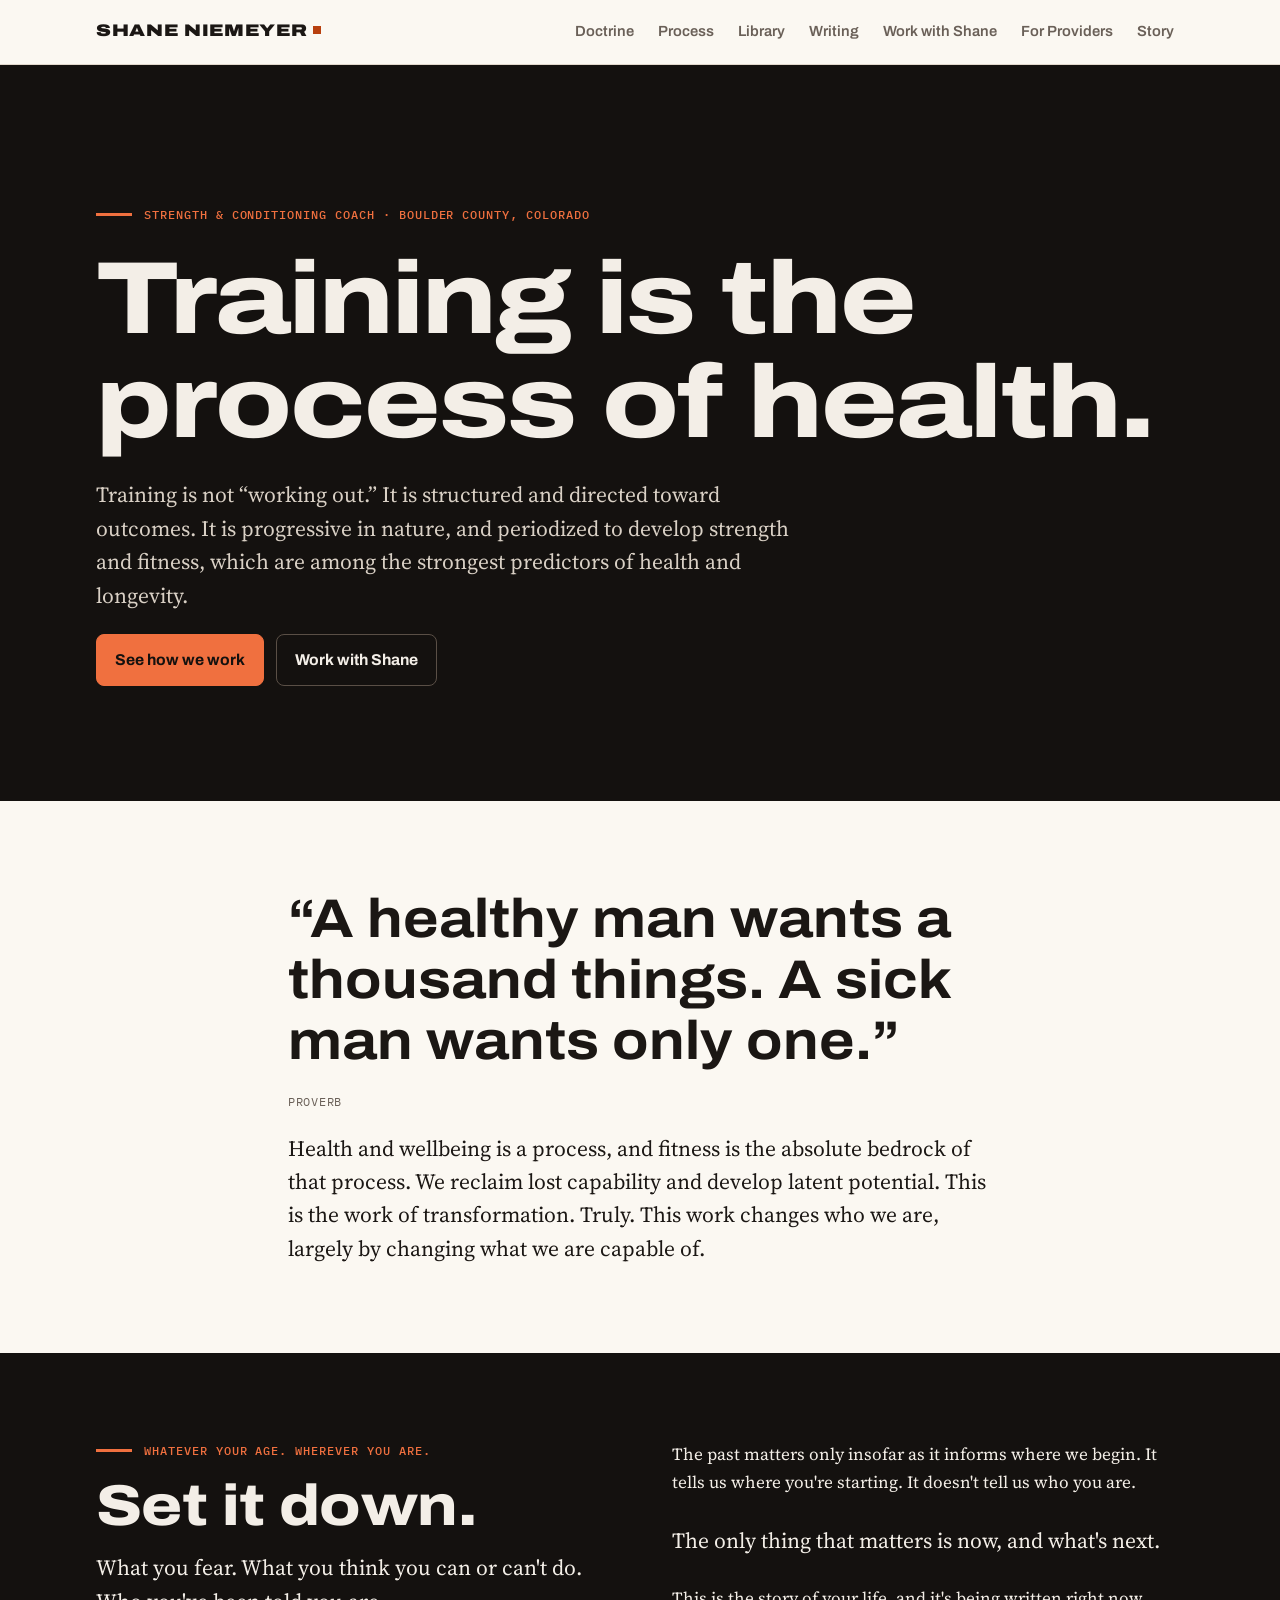
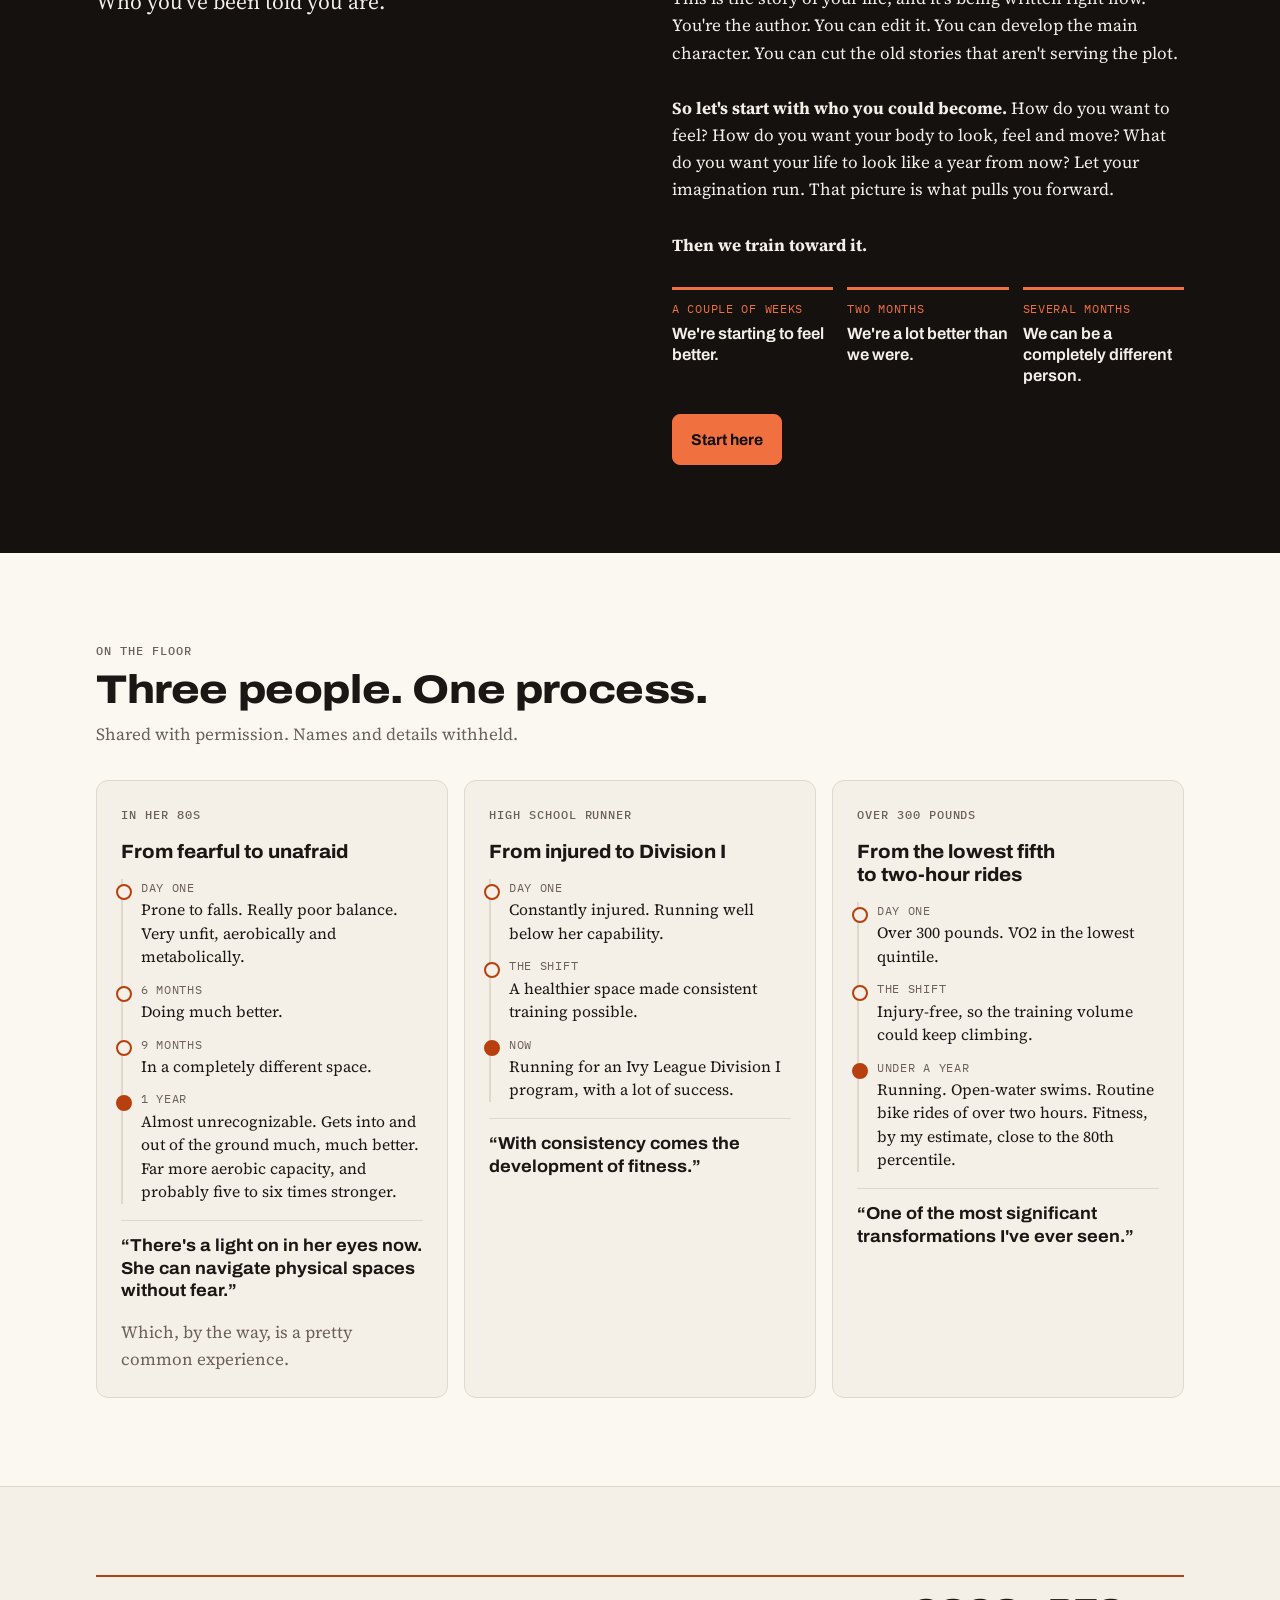
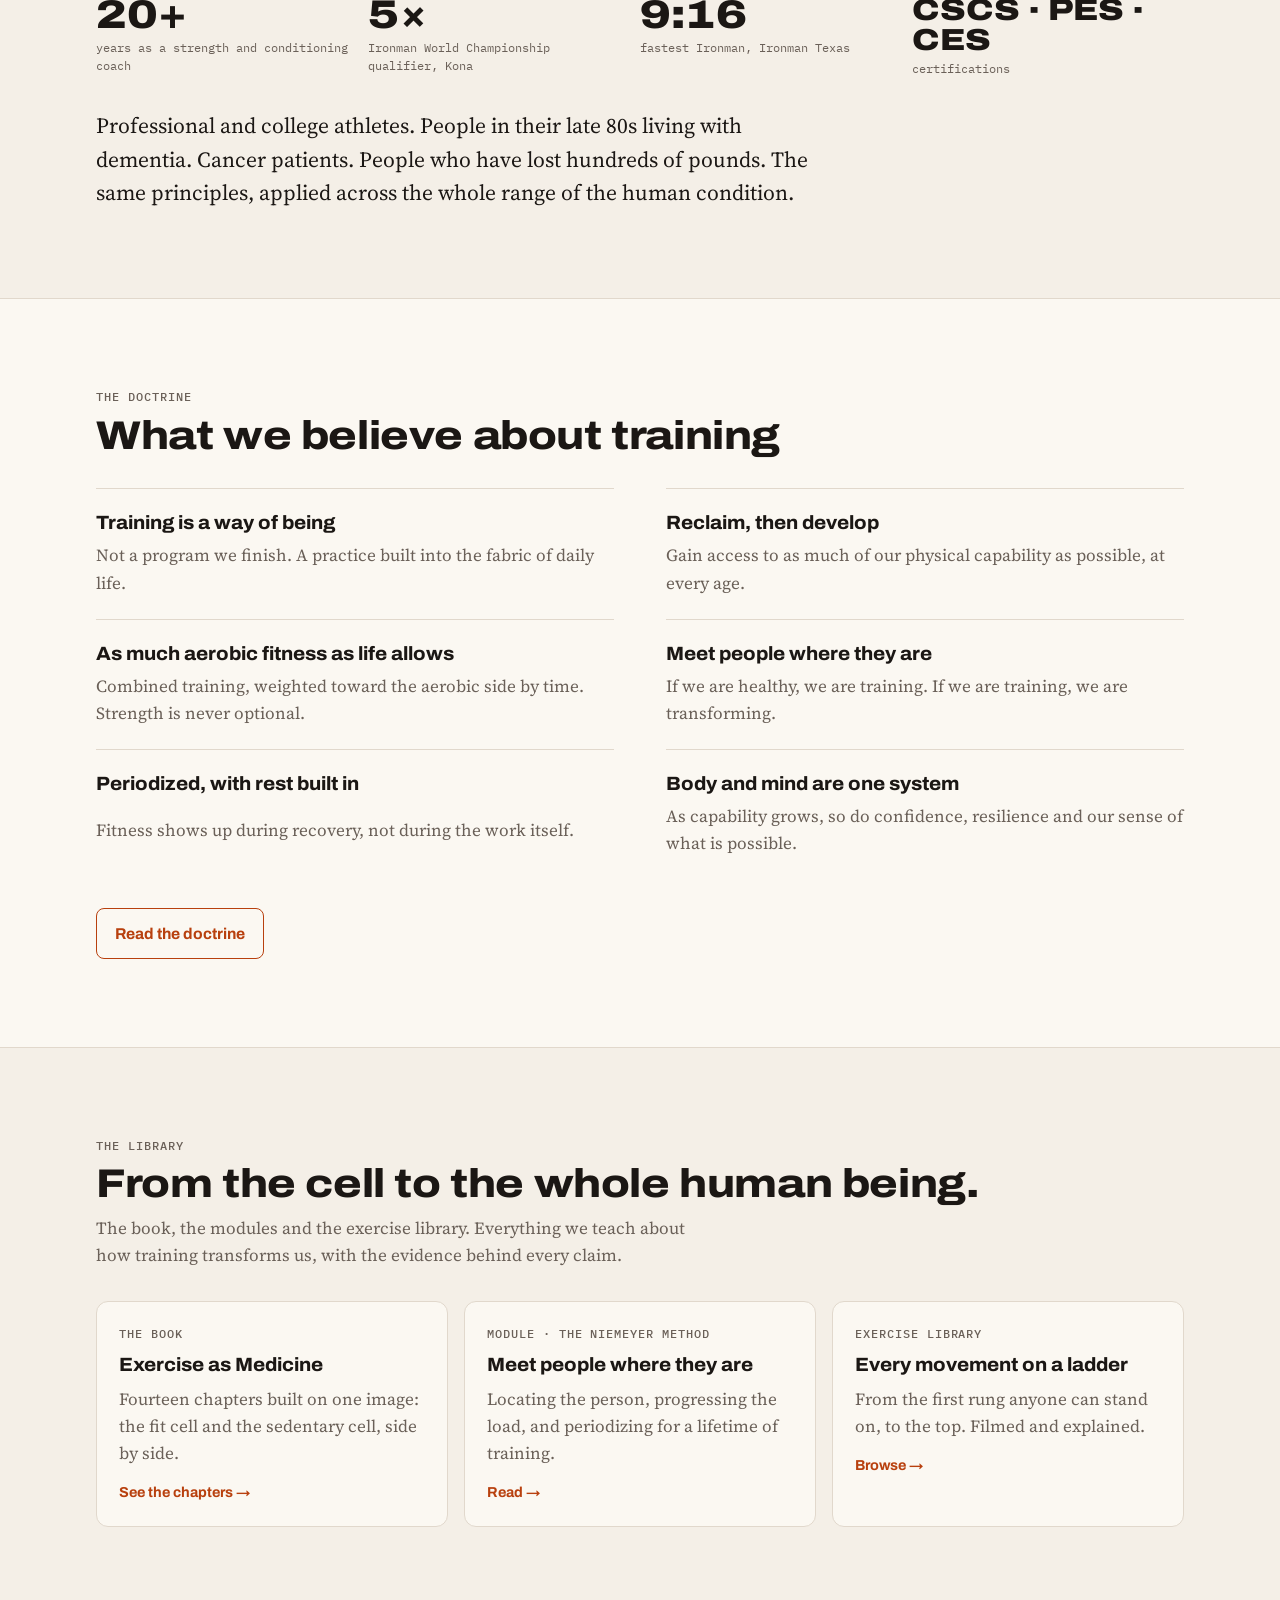
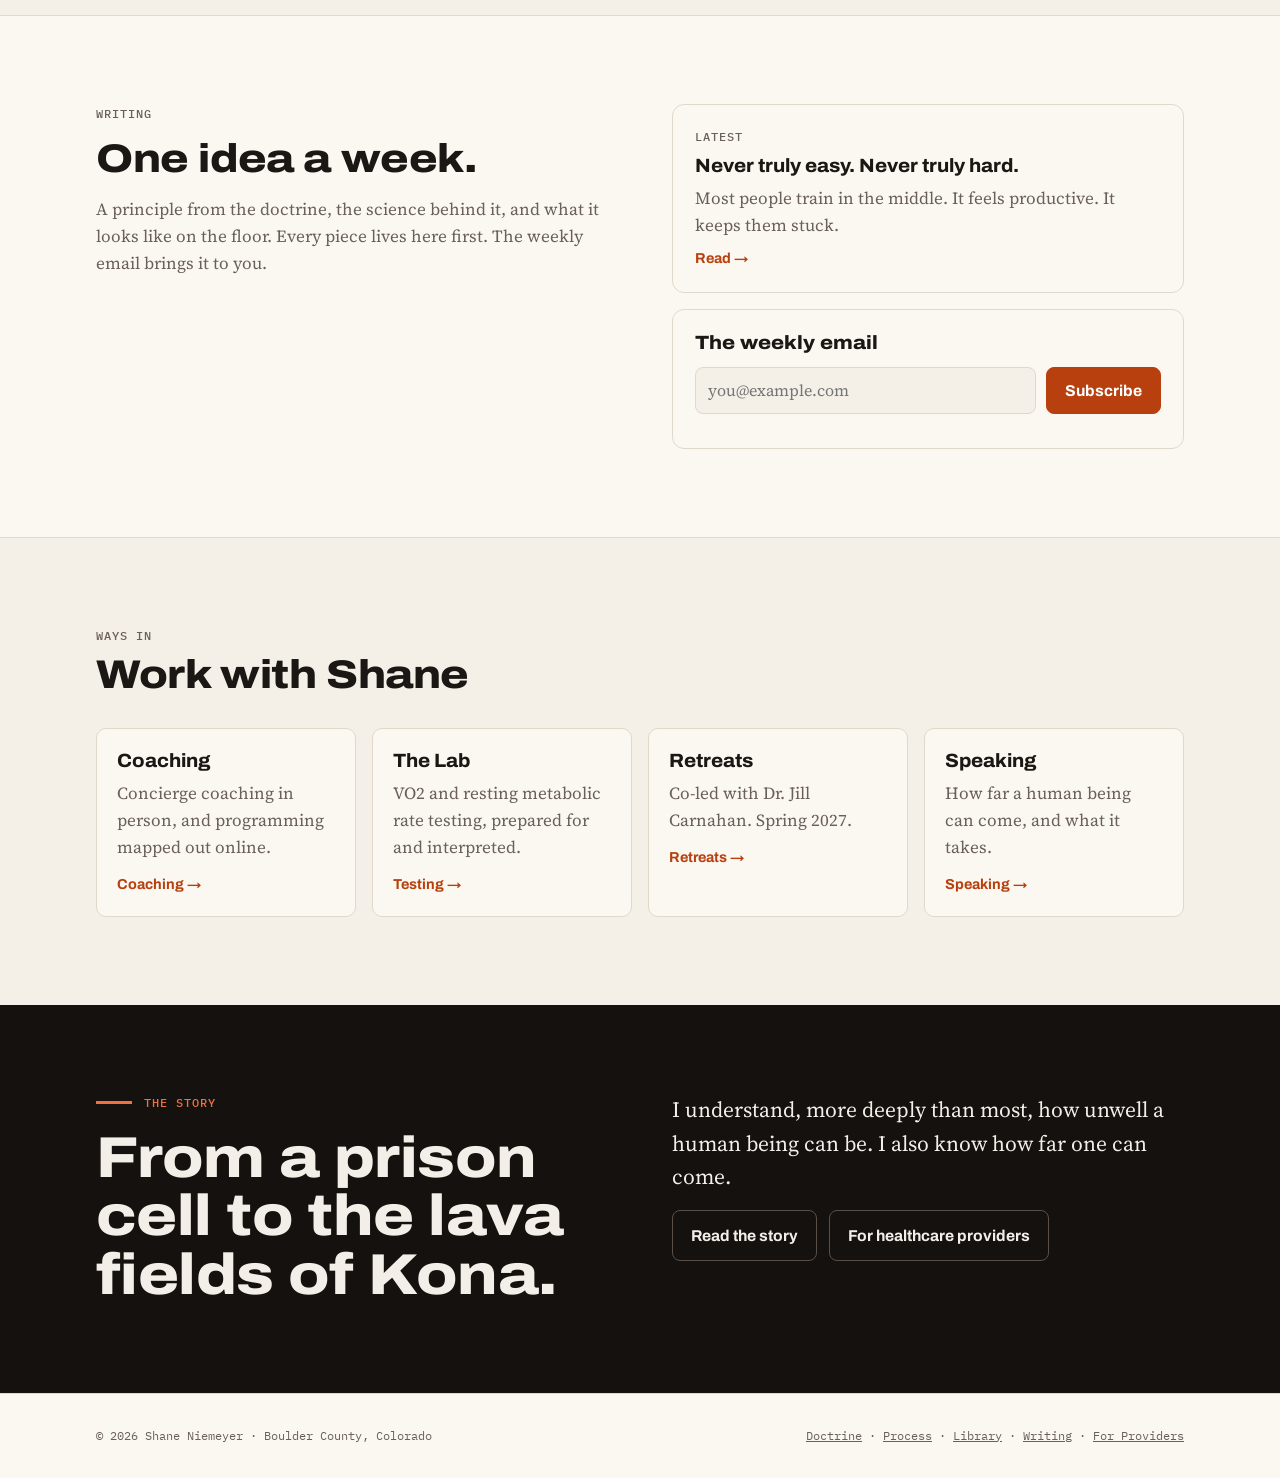
==== commit d6a307cc: "Switch the live site to the Ember design Warm paper for reading, ember as the accent, near-black ful" ====
--- a/index.html
+++ b/index.html
@@ -19,7 +19,7 @@
 <link rel="icon" href="favicon.svg" type="image/svg+xml">
 <link rel="icon" href="favicon-32.png" sizes="32x32" type="image/png">
 <link rel="apple-touch-icon" href="apple-touch-icon.png">
-<meta name="theme-color" content="#FFFFFF">
+<meta name="theme-color" content="#14110F">
 <style>:root{color-scheme:light;box-sizing:border-box;padding-top:env(safe-area-inset-top,0px);padding-bottom:env(safe-area-inset-bottom,0px)}html{scroll-padding-top:env(safe-area-inset-top,0px)}body{margin:0;padding:0;font:14px -apple-system,BlinkMacSystemFont,sans-serif;background:#fff;color:#000}img{max-width:100%}[hidden]:not([hidden=until-found i]){display:none!important}</style>
 <link rel="preconnect" href="https://fonts.googleapis.com">
 <link rel="preconnect" href="https://fonts.gstatic.com" crossorigin>
@@ -461,6 +461,61 @@
 footer.site .wrap { padding-block: 32px; display: flex; flex-wrap: wrap; justify-content: space-between; gap: 1rem; font-family: var(--mono); font-size: 0.78rem; color: var(--muted); }
 footer.site a { color: var(--muted); }
 </style>
+<style>
+/* Ember theme: warm paper for reading, near-black for the big moments, ember as the one accent.
+   Layered over the base styles; only colors, a few sizes and the .moment sections change. */
+:root, :root[data-theme="light"] {
+  --ground: #F4EFE7;
+  --surface: #FBF8F2;
+  --ink: #1B1714;
+  --muted: #6A6058;
+  --line: #E1D8CC;
+  --chip: #EAE2D6;
+  --accent: #B8400E;
+  --accent-ink: #FFFFFF;
+  --cool: #3A7486;
+  --mid: #A79C90;
+  --hot: #E4572E;
+  --night: #14110F;
+}
+@media (prefers-color-scheme: dark) {
+  :root:not([data-theme="light"]) {
+    --ground: #12100E; --surface: #1A1714; --ink: #EEE7DE; --muted: #A69A8E; --line: #2C2621; --chip: #231E1A;
+    --accent: #F0703F; --accent-ink: #12100E; --cool: #5FA3B5; --mid: #6E645B; --hot: #F0703F; --night: #0A0908;
+  }
+}
+
+/* the moments: hero, "Set it down", the story */
+.moment {
+  --ground: var(--night); --surface: var(--night);
+  --ink: #F3EEE7; --muted: #B3A699; --line: #2E2823; --chip: #241F1B;
+  --accent: #F0703F; --accent-ink: #14110F;
+  background: var(--night) !important; color: var(--ink);
+  border-top: 0 !important;
+}
+.moment + .band { border-top: 0; }
+.moment .eyebrow { color: var(--accent); display: inline-flex; align-items: center; gap: 12px; }
+.moment .eyebrow::before { content: ""; width: 36px; height: 3px; background: var(--accent); flex: none; }
+.moment .btn.ghost { color: var(--ink); border-color: #5A4F46; }
+.moment .btn.ghost:hover { border-color: var(--ink); filter: none; }
+
+.hero.moment { padding-block: clamp(64px, 11vw, 148px) clamp(56px, 9vw, 120px); }
+.hero.moment h1 { font-size: clamp(2.9rem, 8vw, 6.4rem); font-stretch: 120%; letter-spacing: -0.02em; }
+.hero.moment .lead { color: #D9D0C5; }
+
+.band.moment h2 { font-size: clamp(2.2rem, 5vw, 3.6rem); }
+
+/* the proverb: let it breathe */
+.quote blockquote { font-size: clamp(2rem, 4.6vw, 3.4rem); }
+
+/* header and footer sit on paper */
+header.site { background: var(--surface); }
+.brand { letter-spacing: 0.04em; }
+.brand::after { content: ""; display: inline-block; width: 8px; height: 8px; margin-left: 6px; background: var(--accent); vertical-align: 2px; }
+.record { border-top-color: var(--accent); }
+.btn.primary:hover { filter: brightness(1.08); }
+
+</style>
 </head>
 <body>
 <header class="site">
@@ -492,8 +547,8 @@
         <h1>Training is the process of health.</h1>
         <p class="lead measure">Training is not “working out.” It is structured and directed toward outcomes. It is progressive in nature, and periodized to develop strength and fitness, which are among the strongest predictors of health and longevity.</p>
         <div class="actions">
-          <a class="btn primary" href="#process">See how we work</a>
-          <a class="btn ghost" href="#work">Work with Shane</a>
+          <a class="btn primary" href="process/">See how we work</a>
+          <a class="btn ghost" href="work/">Work with Shane</a>
         </div>
       </div>
     </div>
@@ -525,7 +580,7 @@
           <div><span class="t">Two months</span><p>We're a lot better than we were.</p></div>
           <div><span class="t">Several months</span><p>We can be a completely different person.</p></div>
         </div>
-        <div class="actions"><a class="btn primary" href="#work">Start here</a></div>
+        <div class="actions"><a class="btn primary" href="work/">Start here</a></div>
       </div>
     </div>
   </section>
@@ -600,7 +655,7 @@
         <article><h3>Periodized, with rest built in</h3><p class="muted">Fitness shows up during recovery, not during the work itself.</p></article>
         <article><h3>Body and mind are one system</h3><p class="muted">As capability grows, so do confidence, resilience and our sense of what is possible.</p></article>
       </div>
-      <div class="actions" style="margin-top:1.75rem"><a class="btn ghost" href="#doctrine">Read the doctrine</a></div>
+      <div class="actions" style="margin-top:1.75rem"><a class="btn ghost" href="doctrine/">Read the doctrine</a></div>
     </div>
   </section>
 
@@ -612,9 +667,9 @@
         <p class="muted measure">The book, the modules and the exercise library. Everything we teach about how training transforms us, with the evidence behind every claim.</p>
       </div>
       <div class="shelf">
-        <a href="#library"><p class="eyebrow">The book</p><h3>Exercise as Medicine</h3><p class="muted">Fourteen chapters built on one image: the fit cell and the sedentary cell, side by side.</p><span class="go">See the chapters →</span></a>
-        <a href="#meet-people-where-they-are"><p class="eyebrow">Module · The Niemeyer Method</p><h3>Meet people where they are</h3><p class="muted">Locating the person, progressing the load, and periodizing for a lifetime of training.</p><span class="go">Read →</span></a>
-        <a href="#exercises"><p class="eyebrow">Exercise library</p><h3>Every movement on a ladder</h3><p class="muted">From the first rung anyone can stand on, to the top. Filmed and explained.</p><span class="go">Browse →</span></a>
+        <a href="library/"><p class="eyebrow">The book</p><h3>Exercise as Medicine</h3><p class="muted">Fourteen chapters built on one image: the fit cell and the sedentary cell, side by side.</p><span class="go">See the chapters →</span></a>
+        <a href="meet-people-where-they-are/"><p class="eyebrow">Module · The Niemeyer Method</p><h3>Meet people where they are</h3><p class="muted">Locating the person, progressing the load, and periodizing for a lifetime of training.</p><span class="go">Read →</span></a>
+        <a href="exercises/"><p class="eyebrow">Exercise library</p><h3>Every movement on a ladder</h3><p class="muted">From the first rung anyone can stand on, to the top. Filmed and explained.</p><span class="go">Browse →</span></a>
       </div>
     </div>
   </section>
@@ -627,7 +682,7 @@
         <p class="muted measure">A principle from the doctrine, the science behind it, and what it looks like on the floor. Every piece lives here first. The weekly email brings it to you.</p>
       </div>
       <div class="stack">
-        <a class="latest" href="#never-easy-never-hard">
+        <a class="latest" href="never-easy-never-hard/">
           <span class="eyebrow">Latest</span>
           <h3>Never truly easy. Never truly hard.</h3>
           <span class="muted">Most people train in the middle. It feels productive. It keeps them stuck.</span>
@@ -649,10 +704,10 @@
         <h2>Work with Shane</h2>
       </div>
       <div class="ways">
-        <a href="#work"><h3>Coaching</h3><p class="muted">Concierge coaching in person, and programming mapped out online.</p><span class="go">Coaching →</span></a>
-        <a href="#work"><h3>The Lab</h3><p class="muted">VO2 and resting metabolic rate testing, prepared for and interpreted.</p><span class="go">Testing →</span></a>
-        <a href="#work"><h3>Retreats</h3><p class="muted">Co-led with Dr. Jill Carnahan. Spring 2027.</p><span class="go">Retreats →</span></a>
-        <a href="#work"><h3>Speaking</h3><p class="muted">How far a human being can come, and what it takes.</p><span class="go">Speaking →</span></a>
+        <a href="work/"><h3>Coaching</h3><p class="muted">Concierge coaching in person, and programming mapped out online.</p><span class="go">Coaching →</span></a>
+        <a href="work/"><h3>The Lab</h3><p class="muted">VO2 and resting metabolic rate testing, prepared for and interpreted.</p><span class="go">Testing →</span></a>
+        <a href="work/"><h3>Retreats</h3><p class="muted">Co-led with Dr. Jill Carnahan. Spring 2027.</p><span class="go">Retreats →</span></a>
+        <a href="work/"><h3>Speaking</h3><p class="muted">How far a human being can come, and what it takes.</p><span class="go">Speaking →</span></a>
       </div>
     </div>
   </section>
@@ -665,7 +720,7 @@
       </div>
       <div class="stack">
         <p class="lead">I understand, more deeply than most, how unwell a human being can be. I also know how far one can come.</p>
-        <div class="actions"><a class="btn ghost" href="#story">Read the story</a><a class="btn ghost" href="#providers">For healthcare providers</a></div>
+        <div class="actions"><a class="btn ghost" href="story/">Read the story</a><a class="btn ghost" href="providers/">For healthcare providers</a></div>
       </div>
     </div>
   </section>
